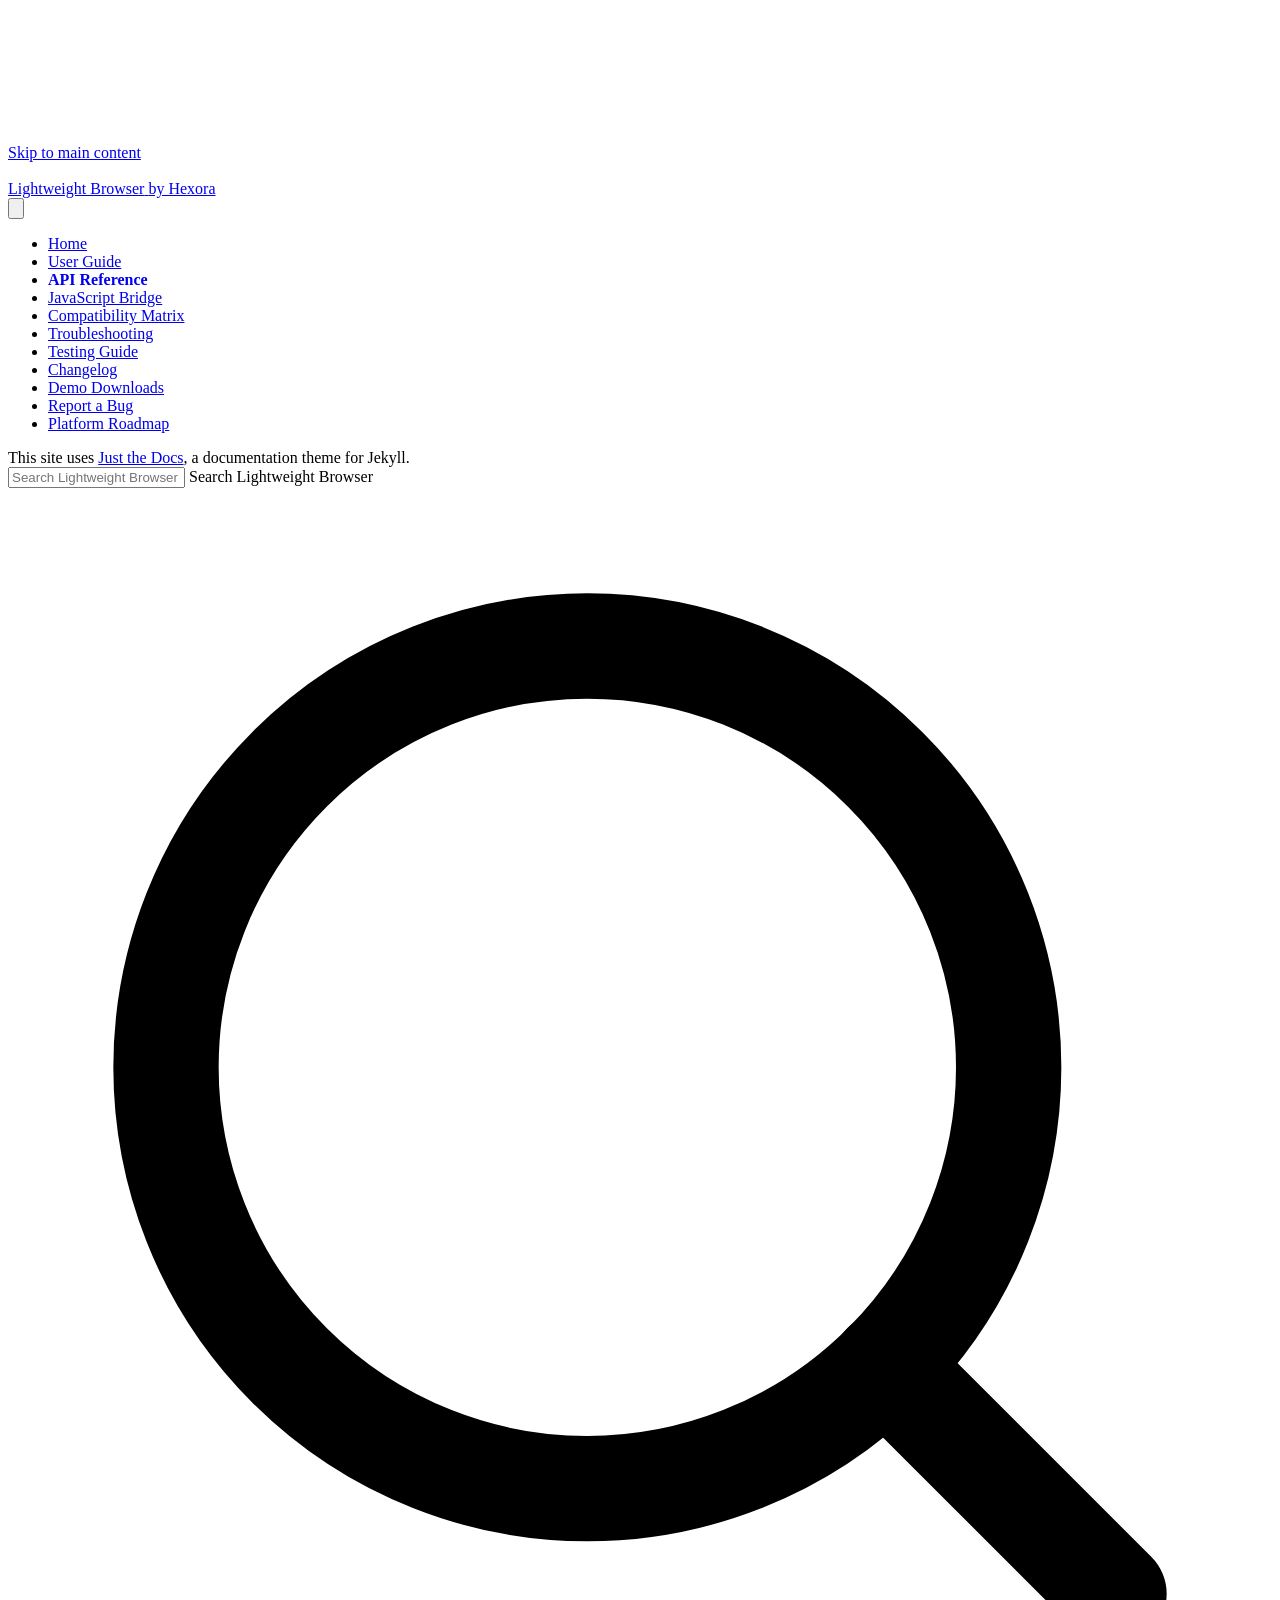
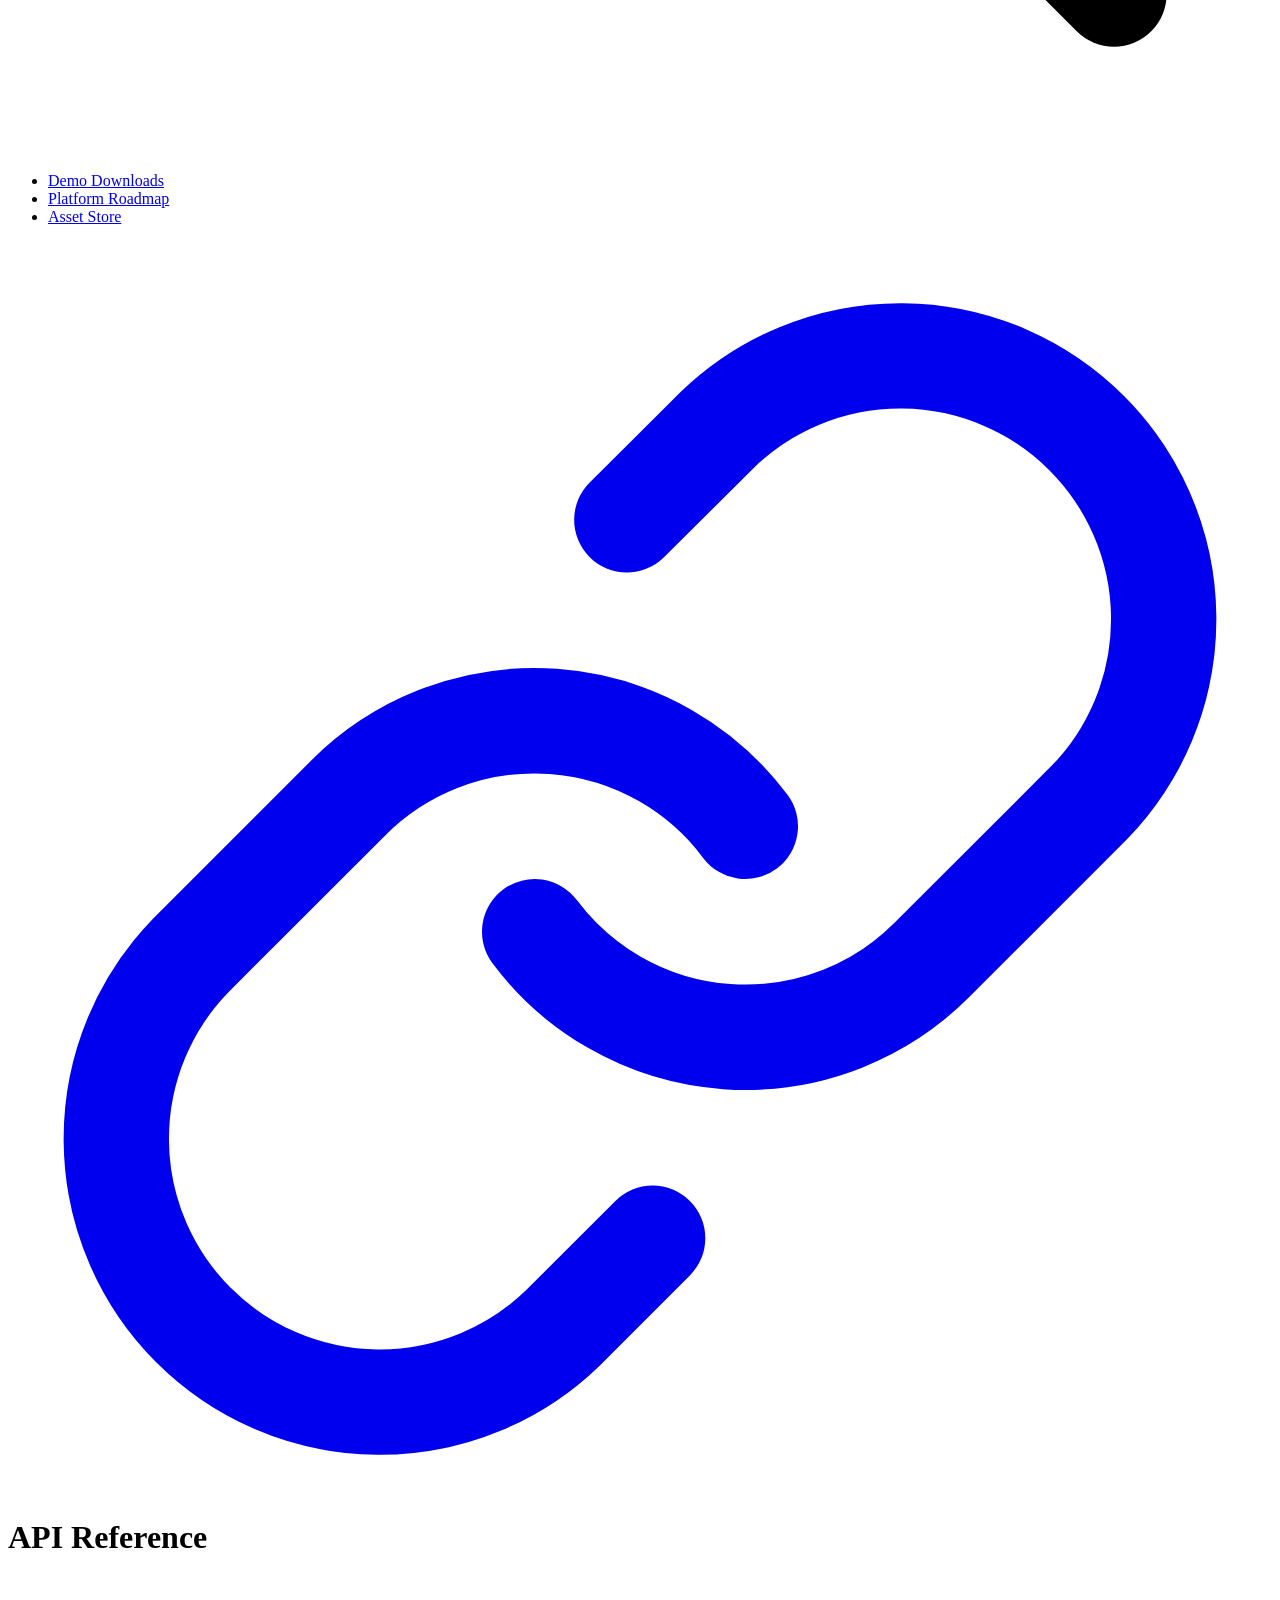
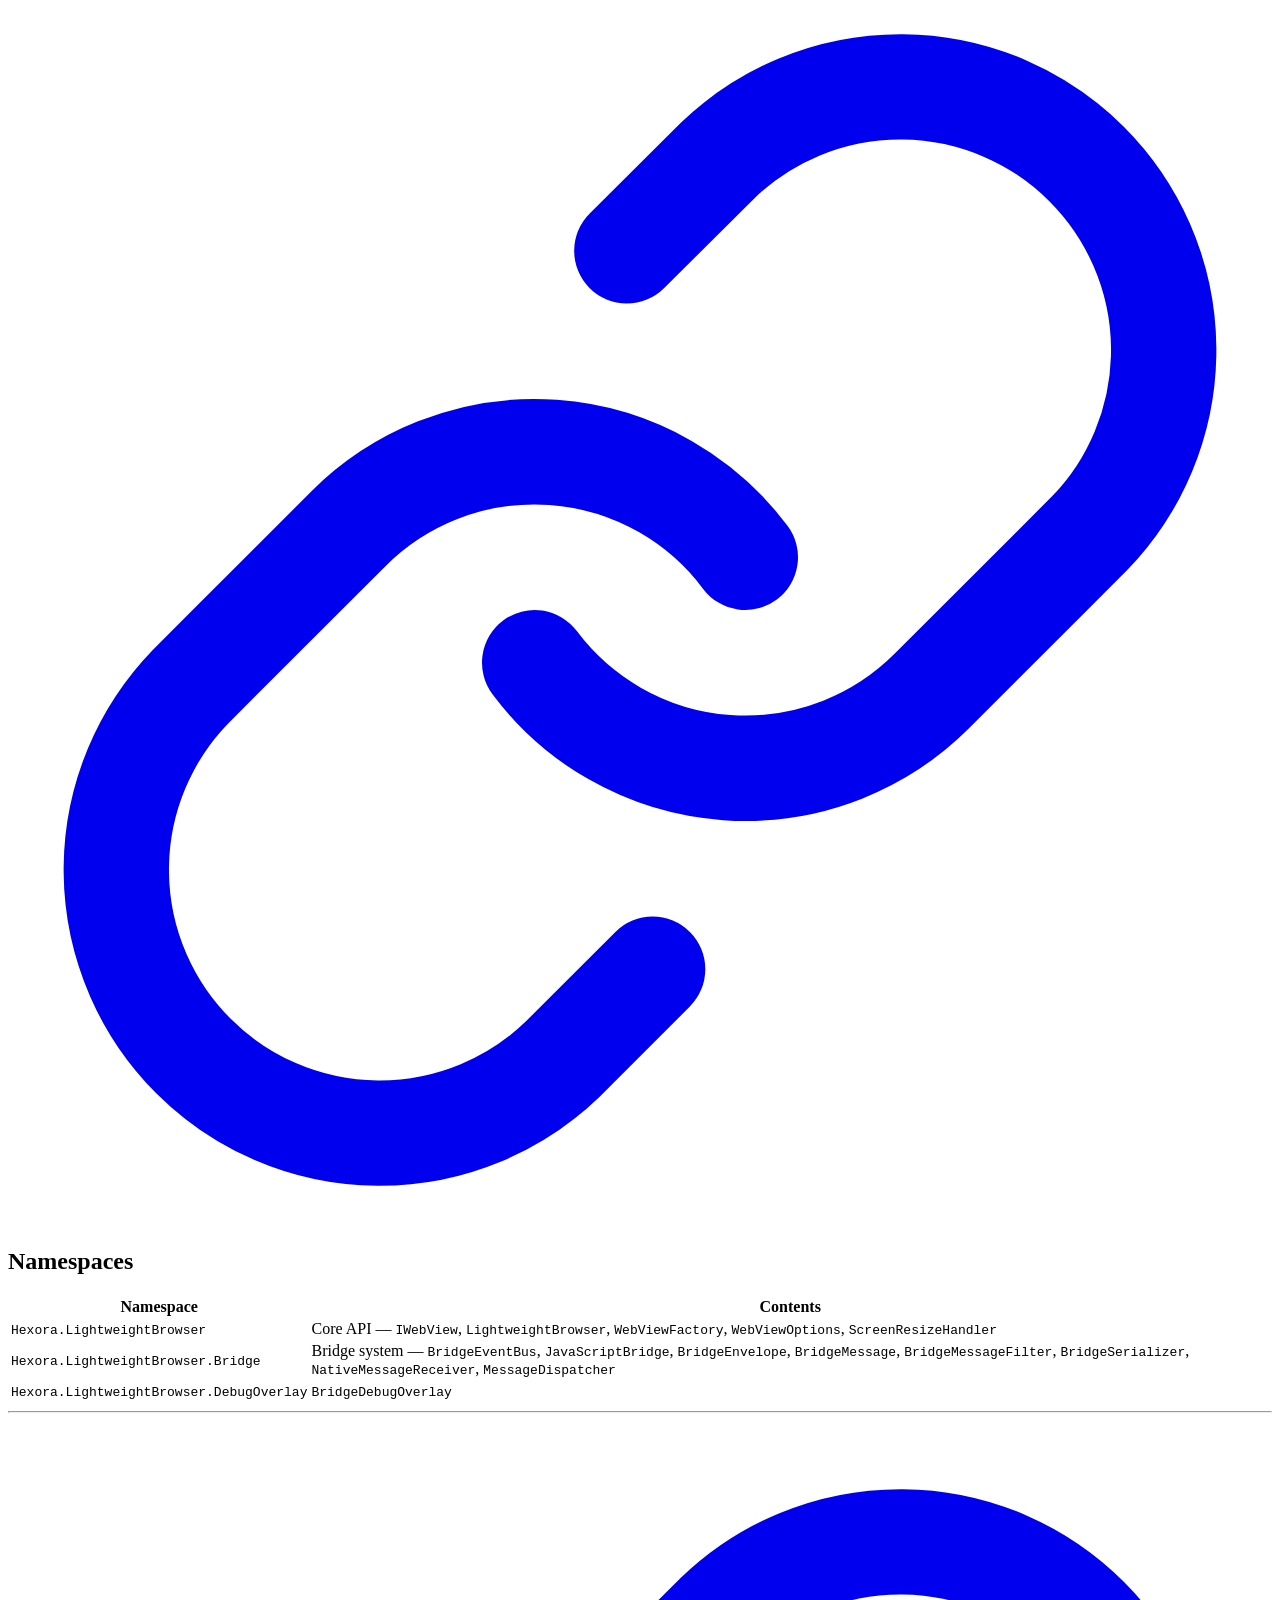
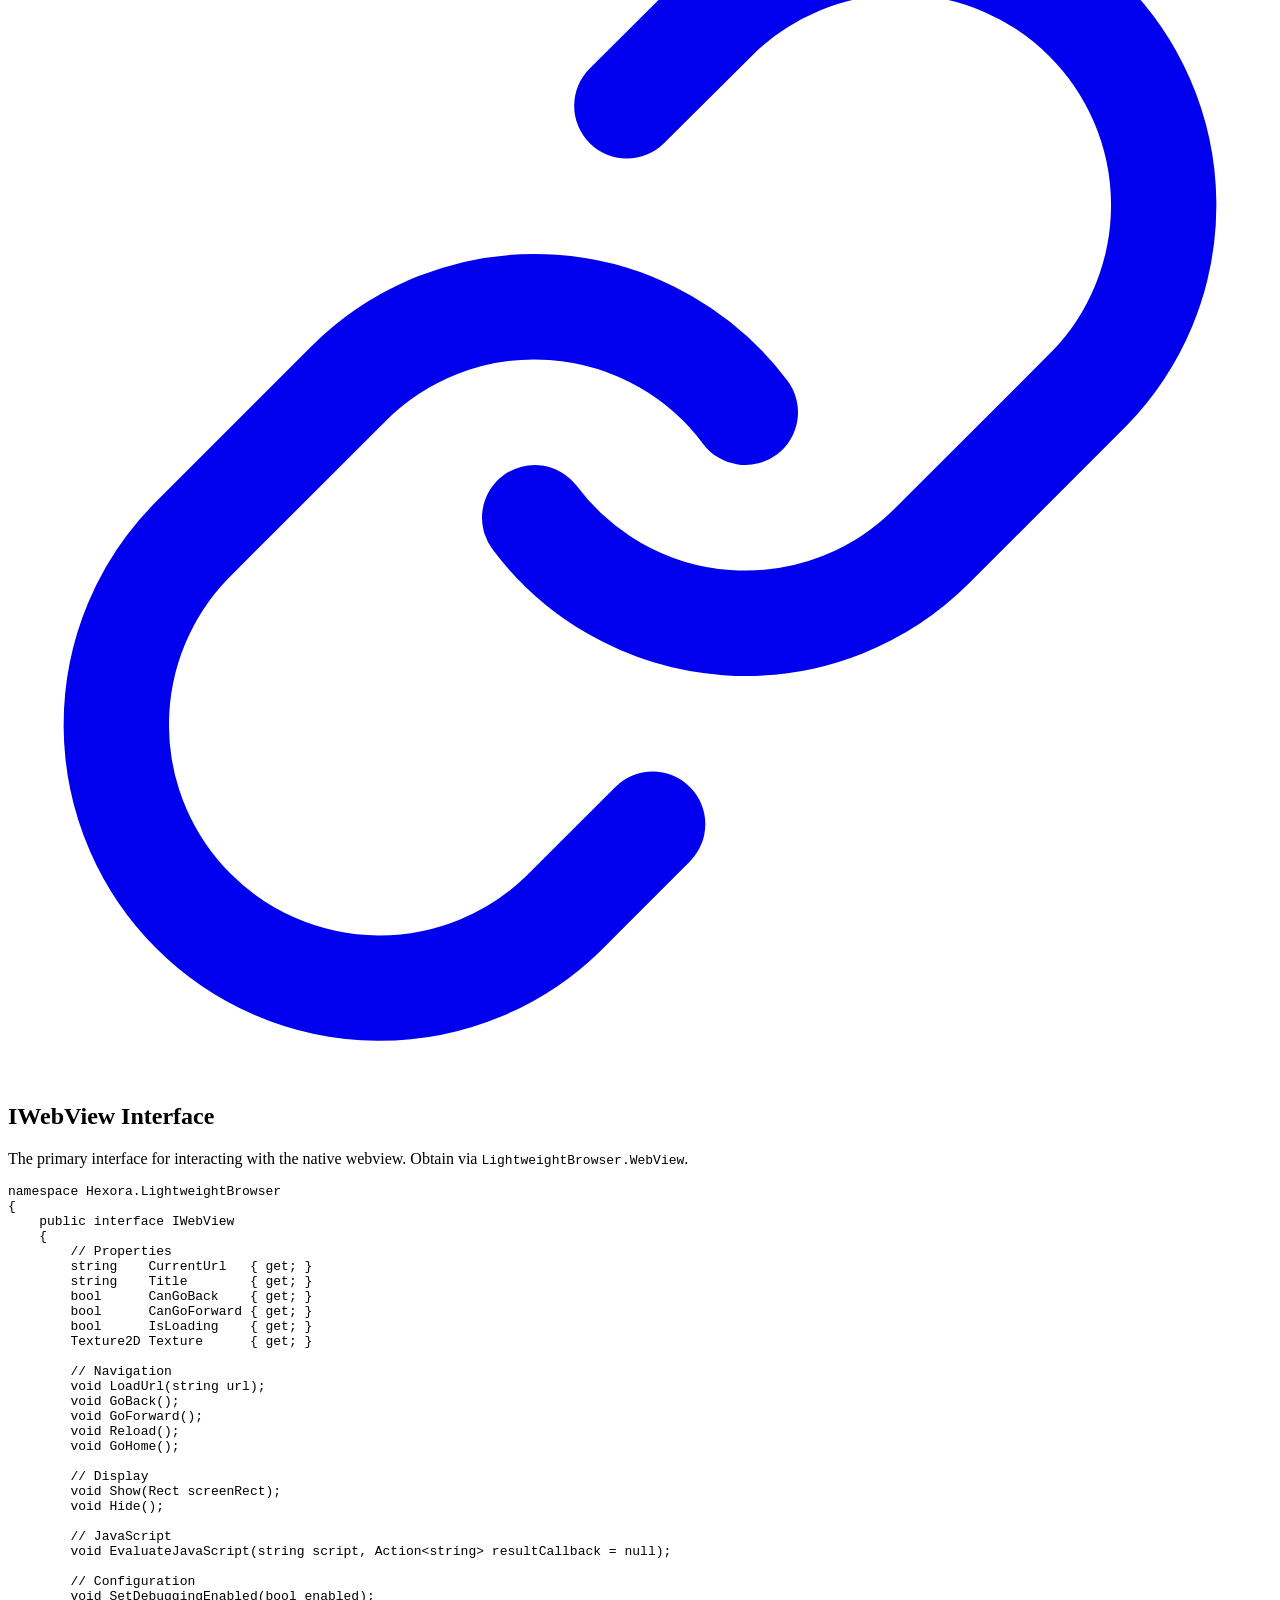
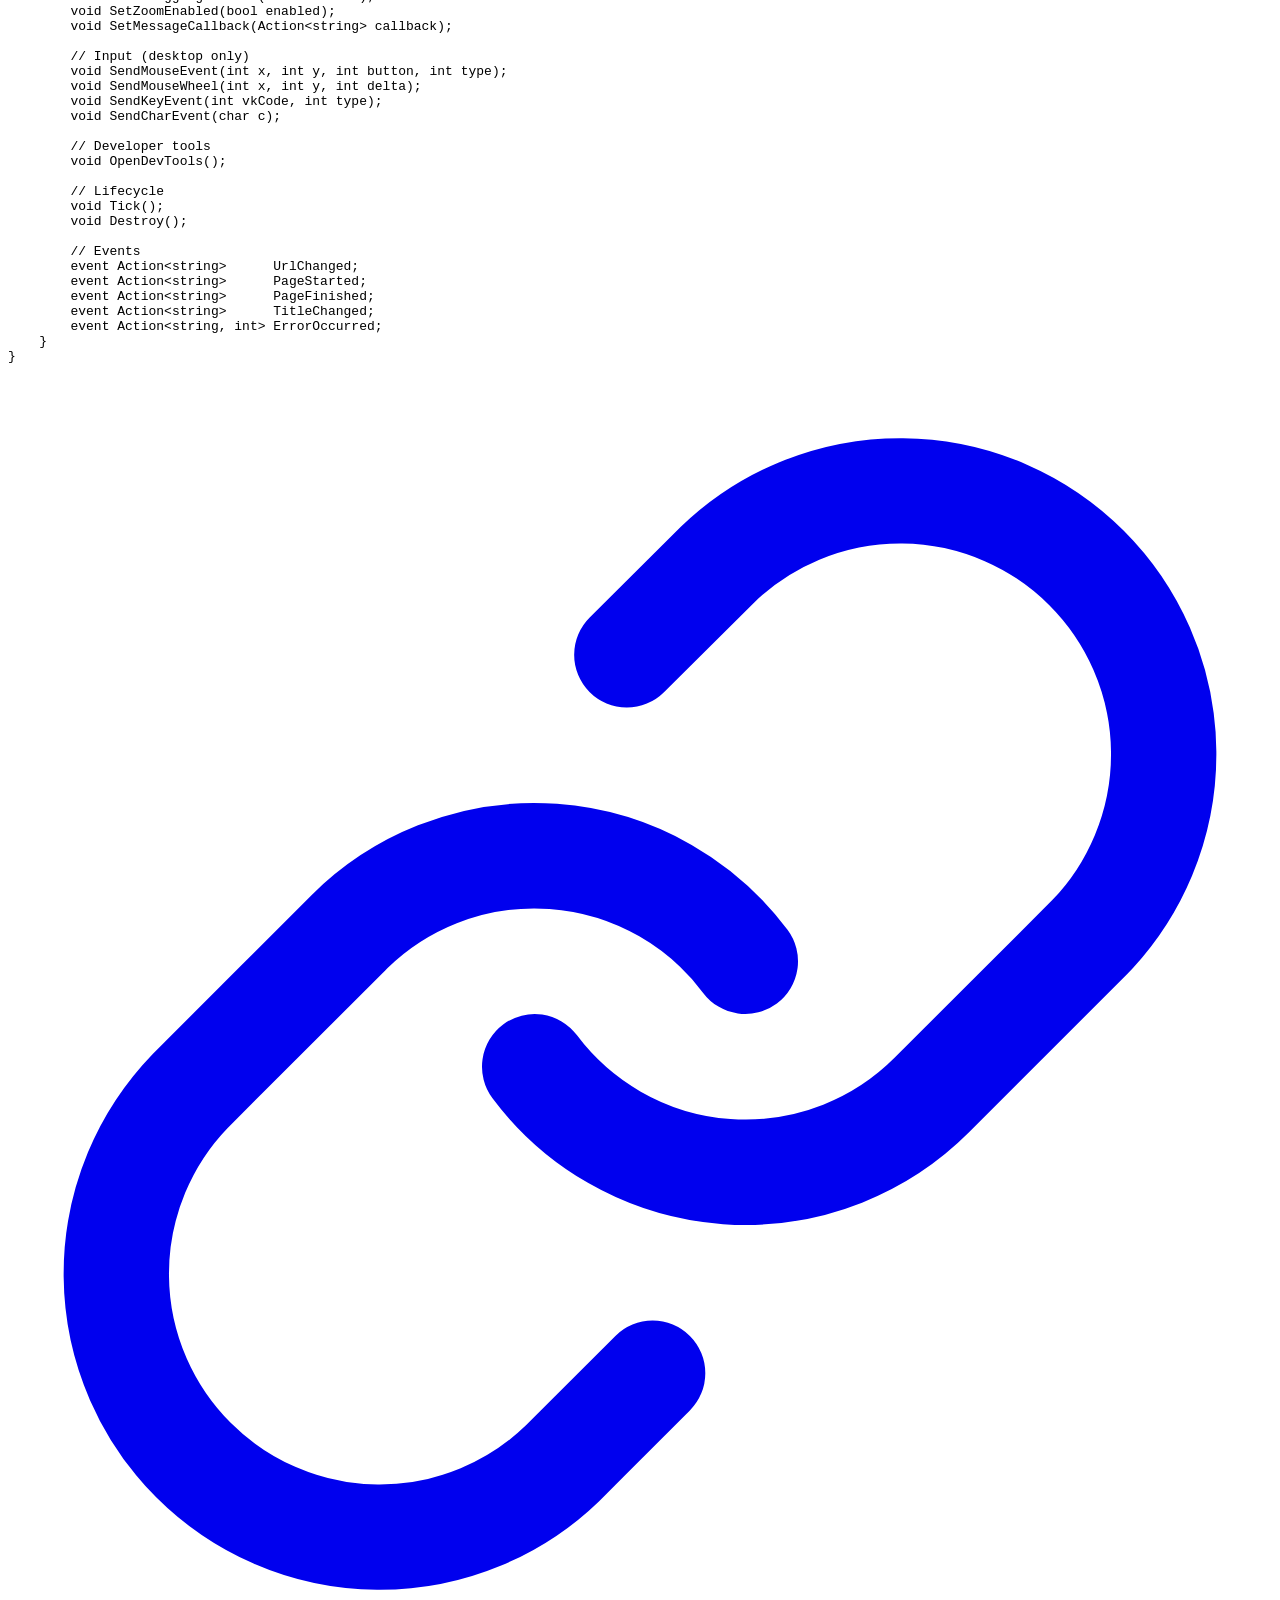
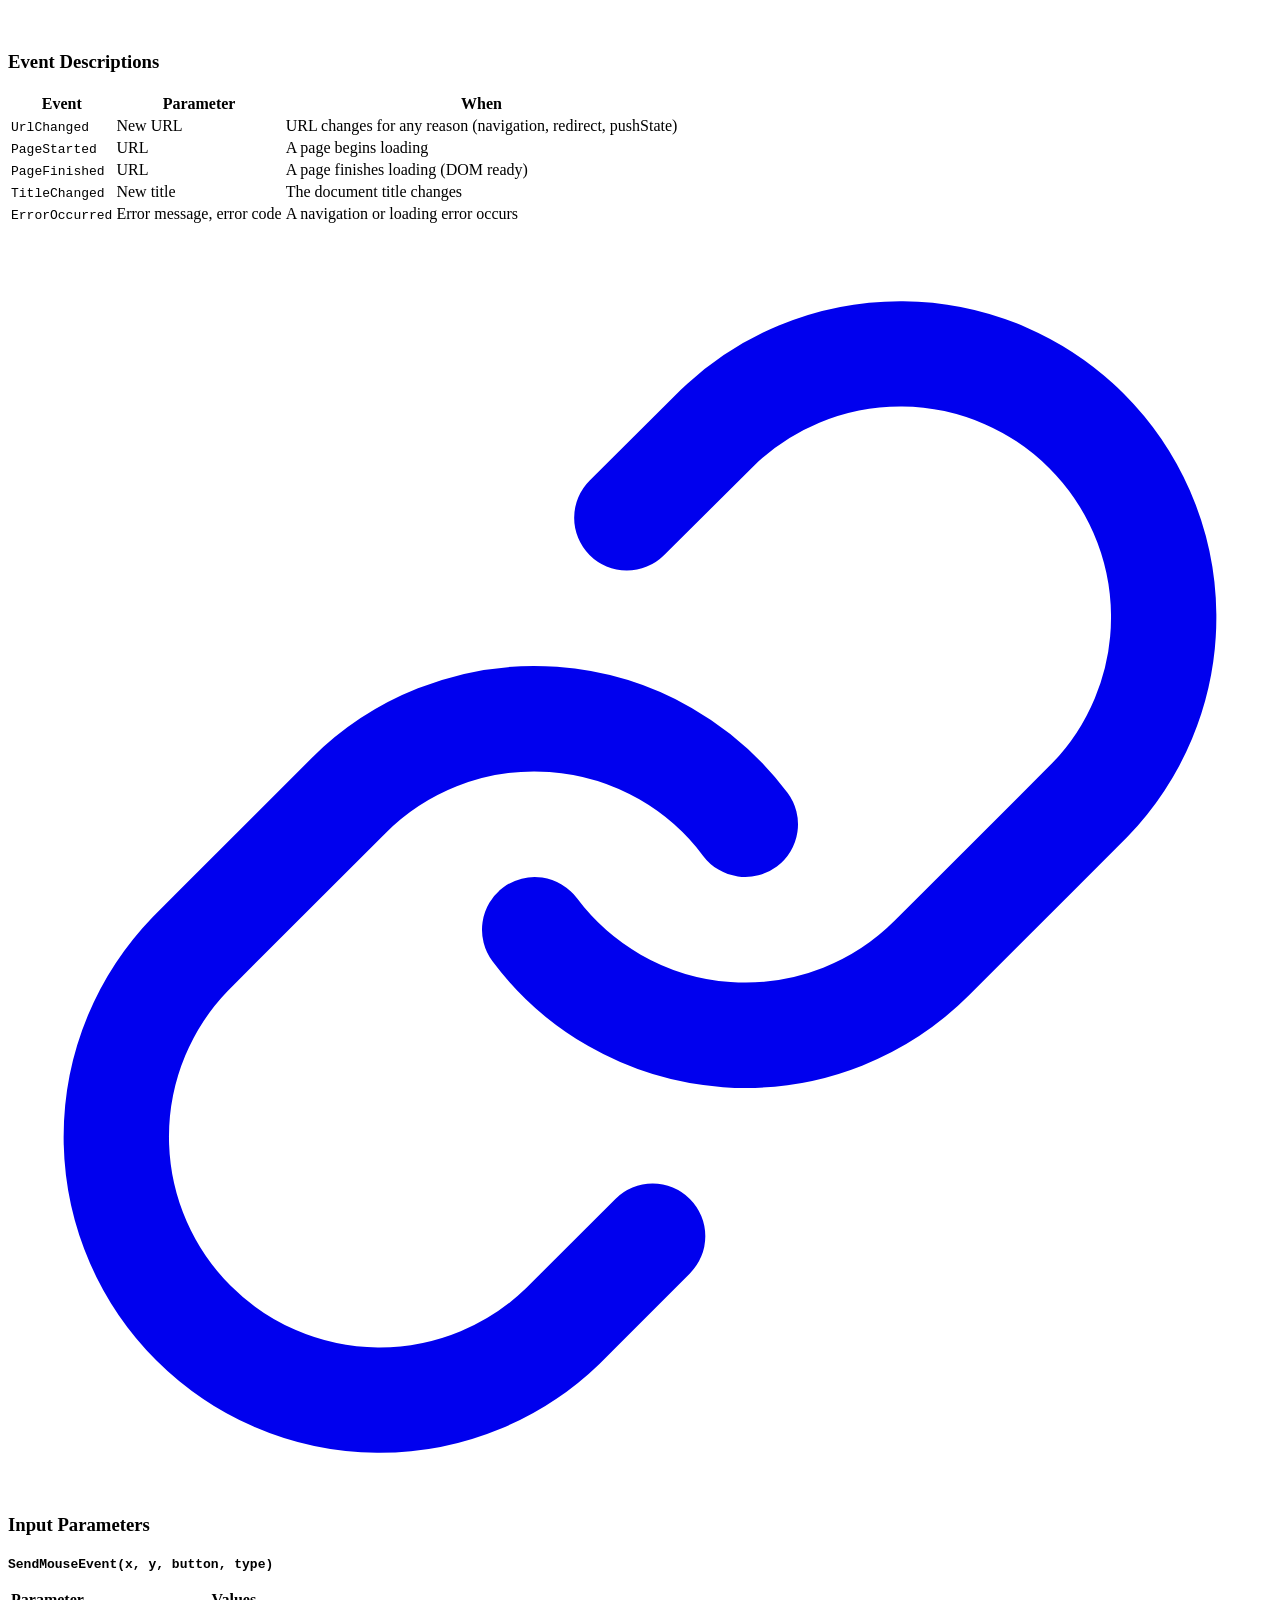
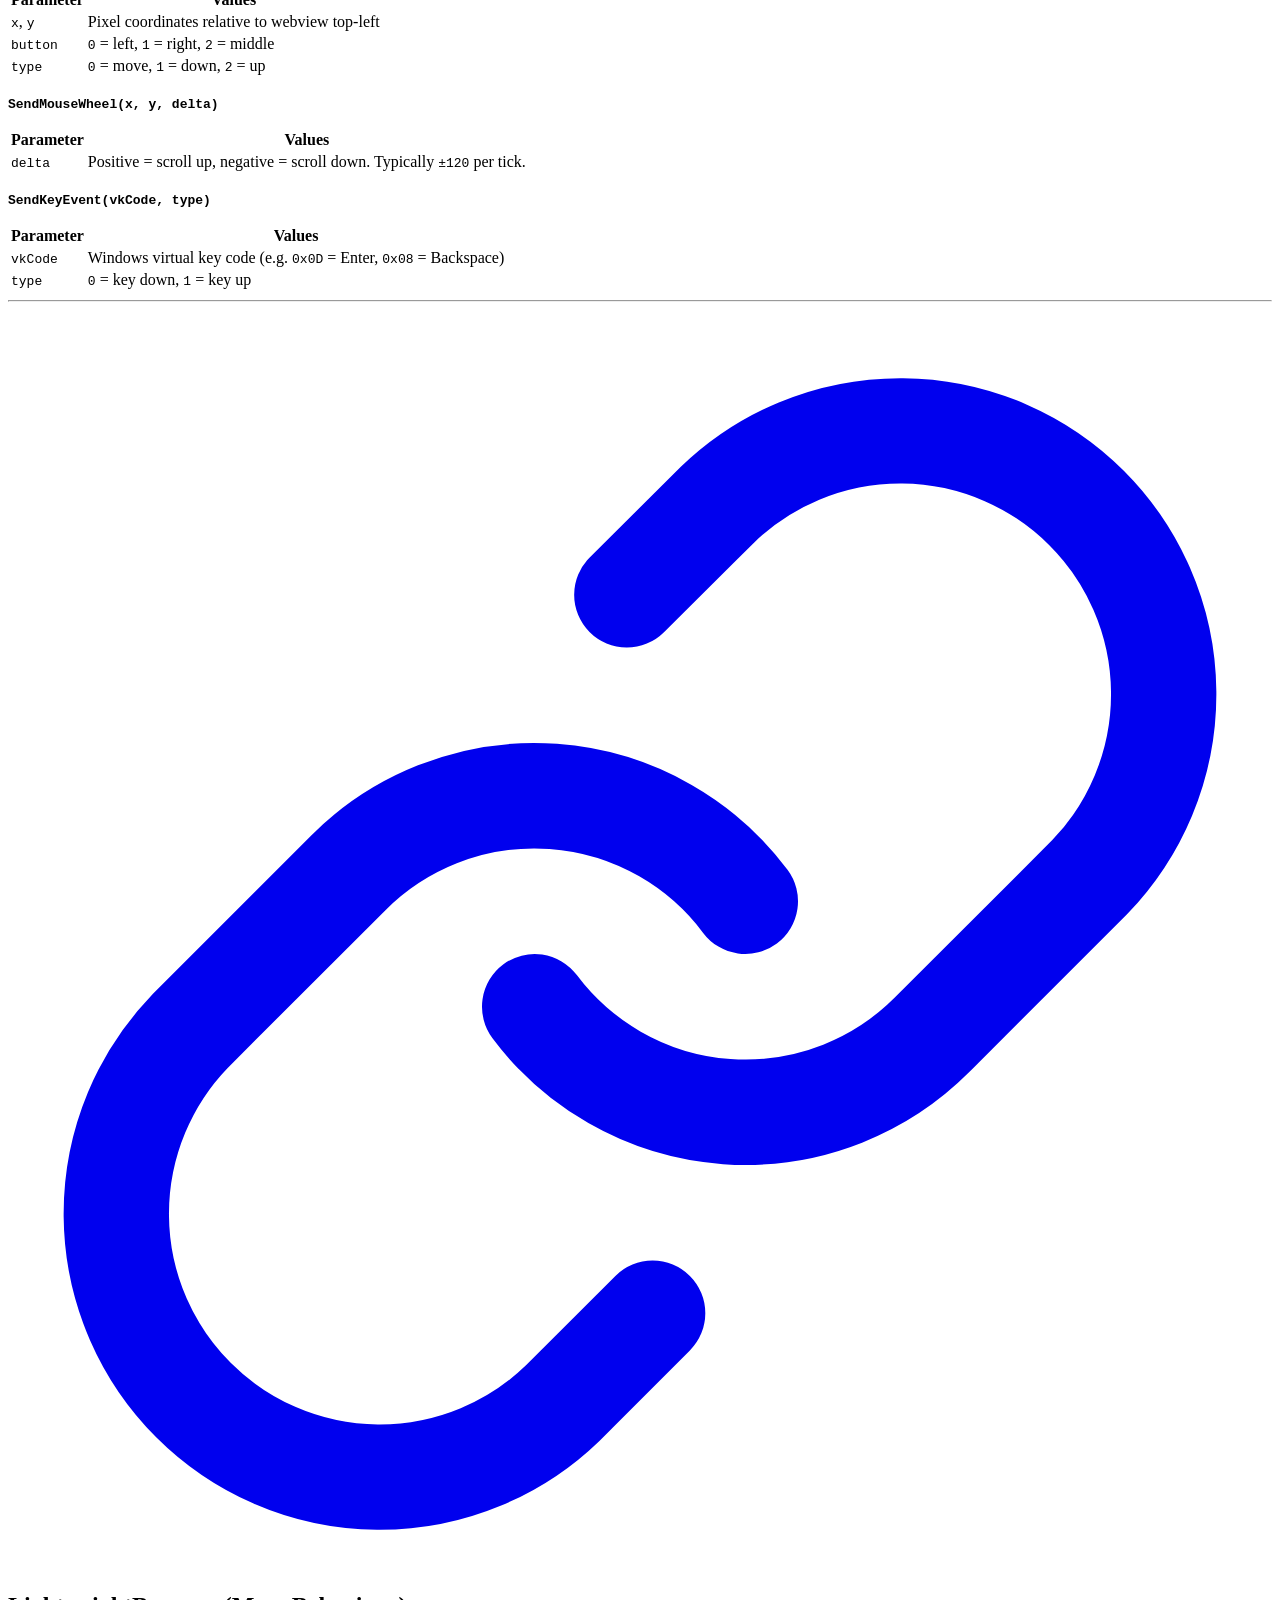
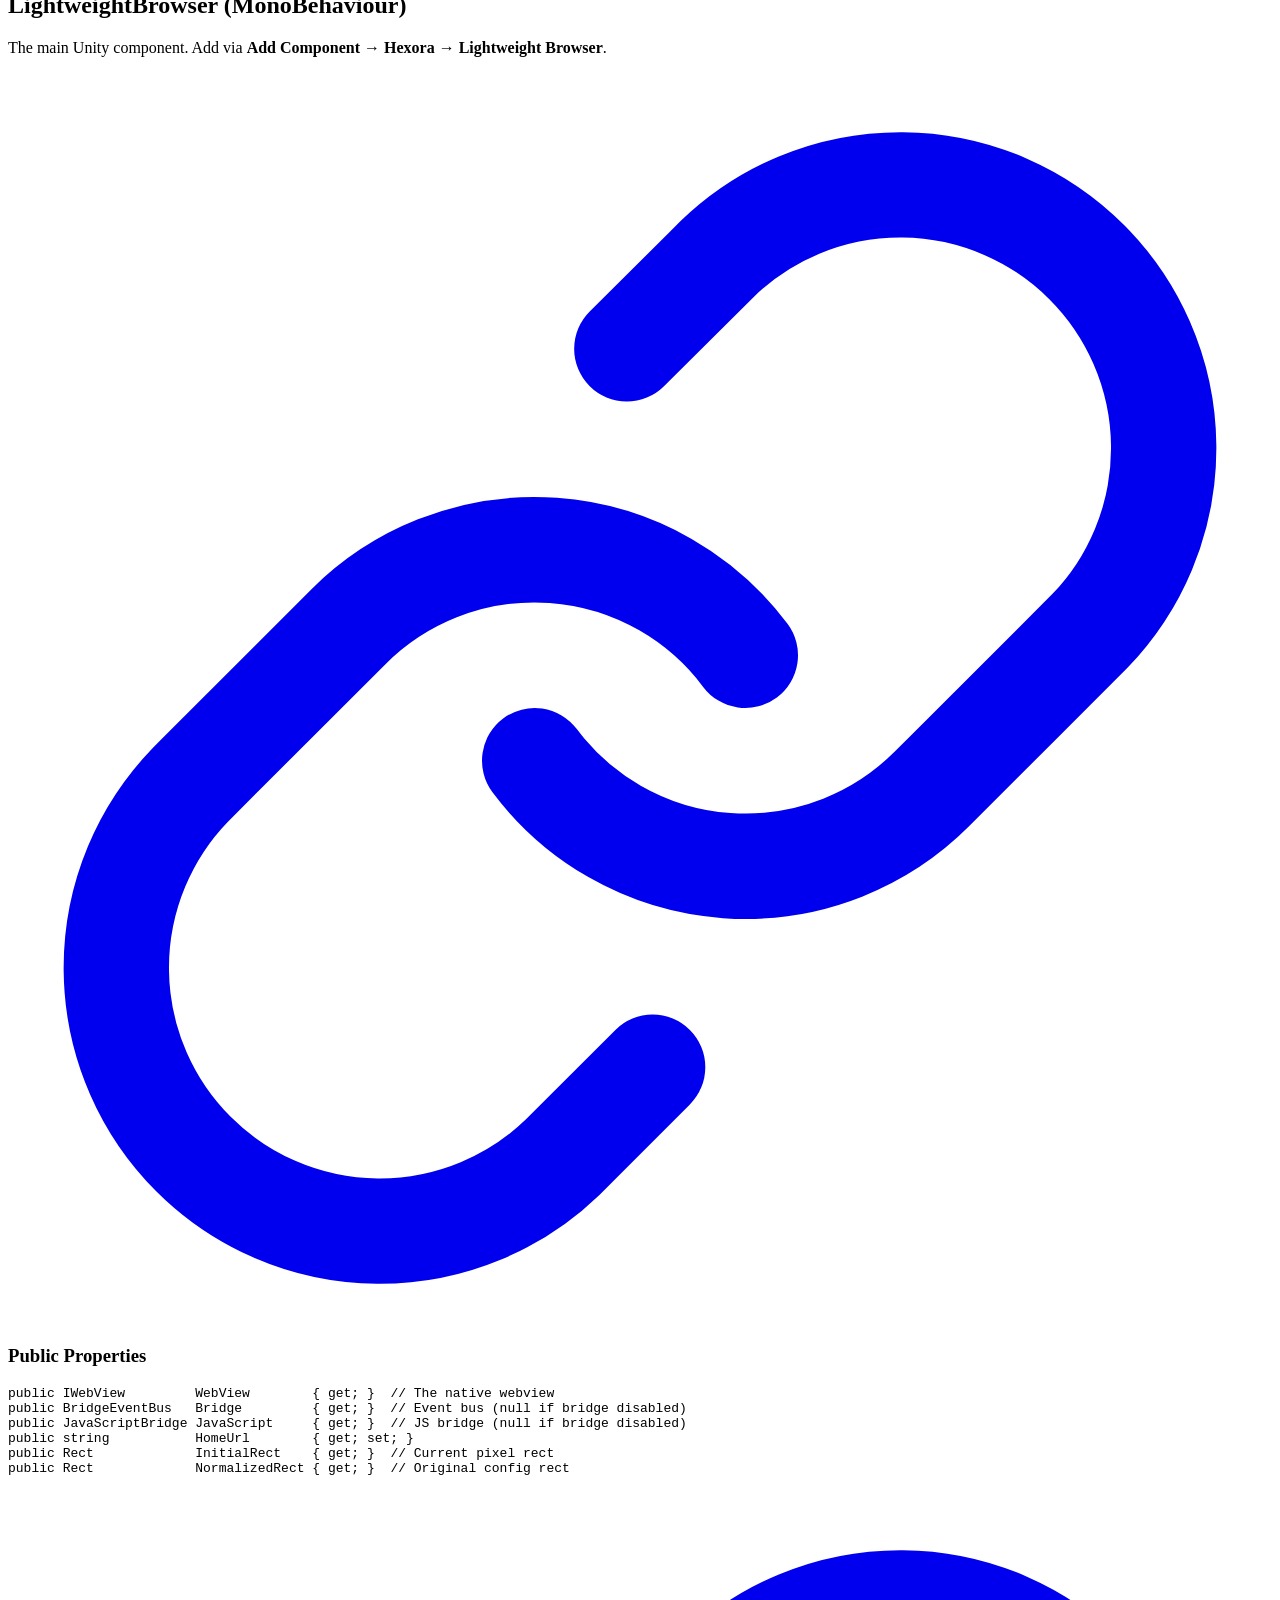
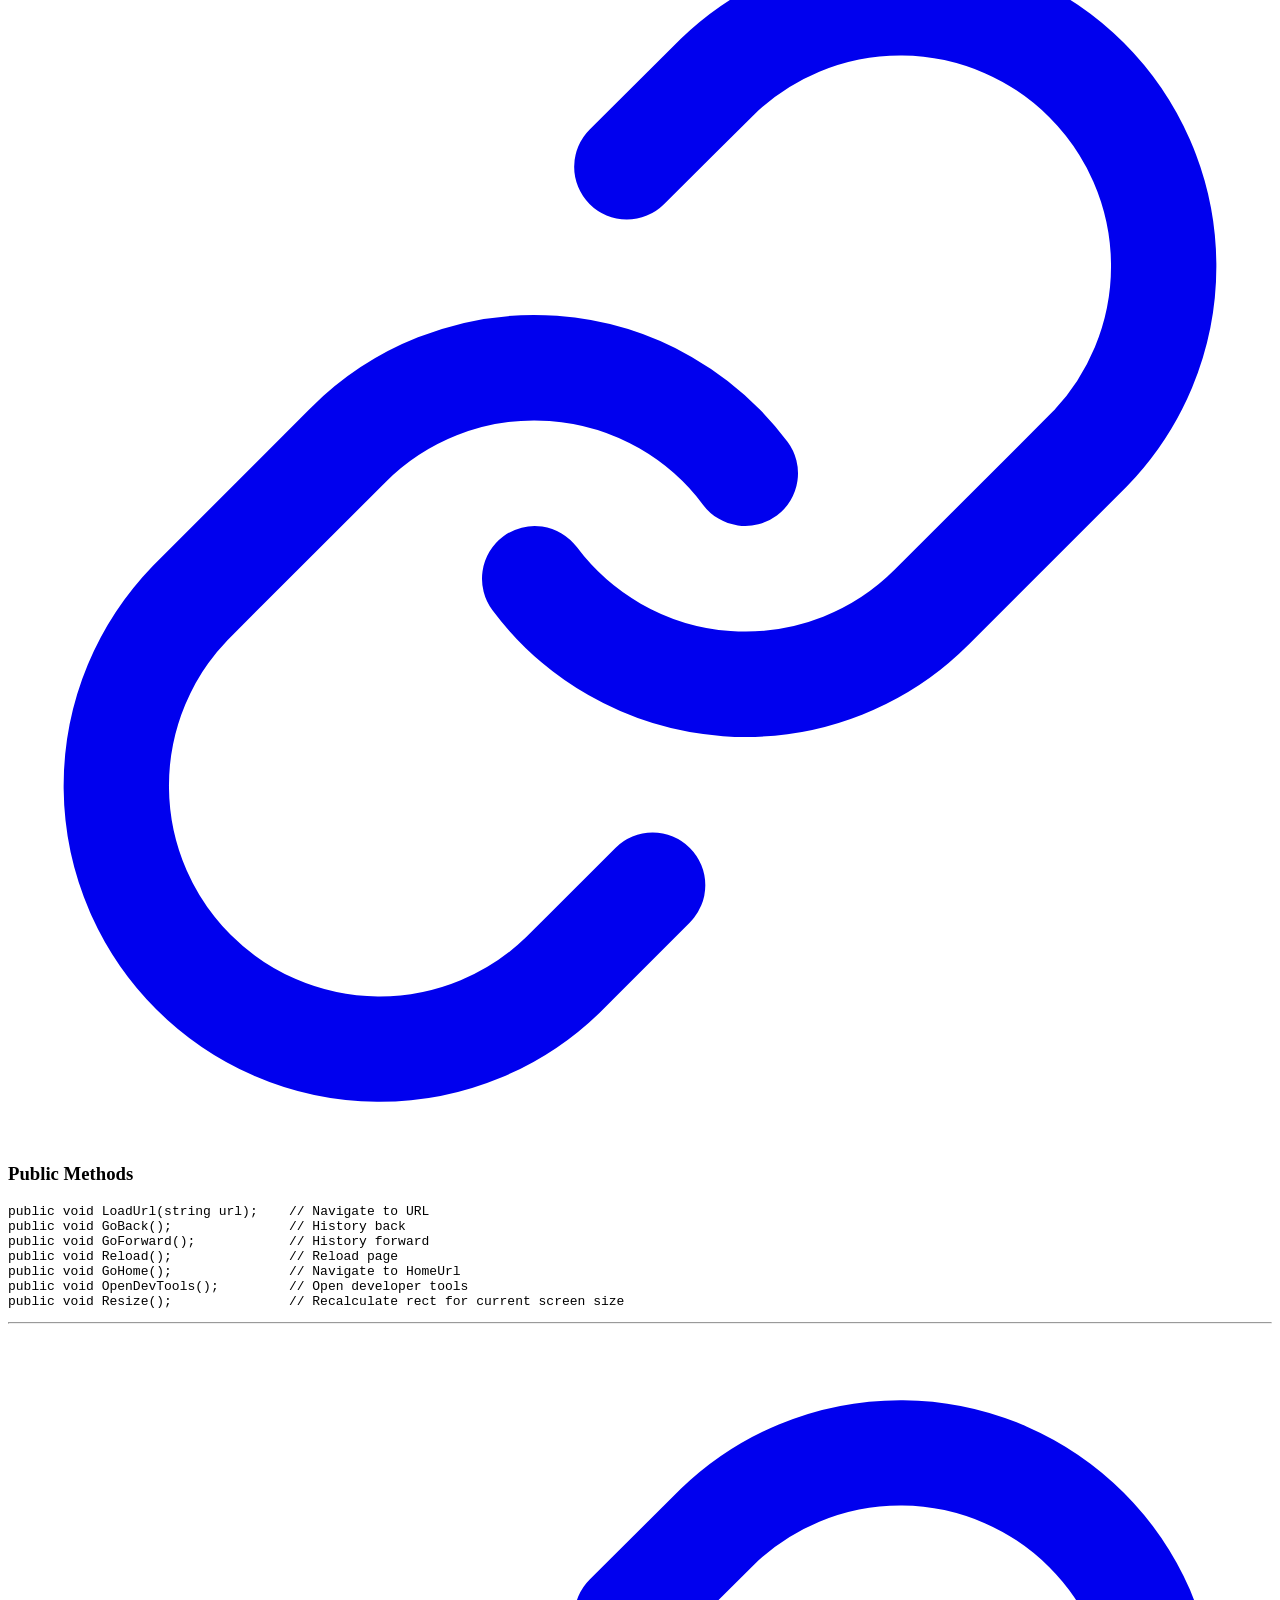
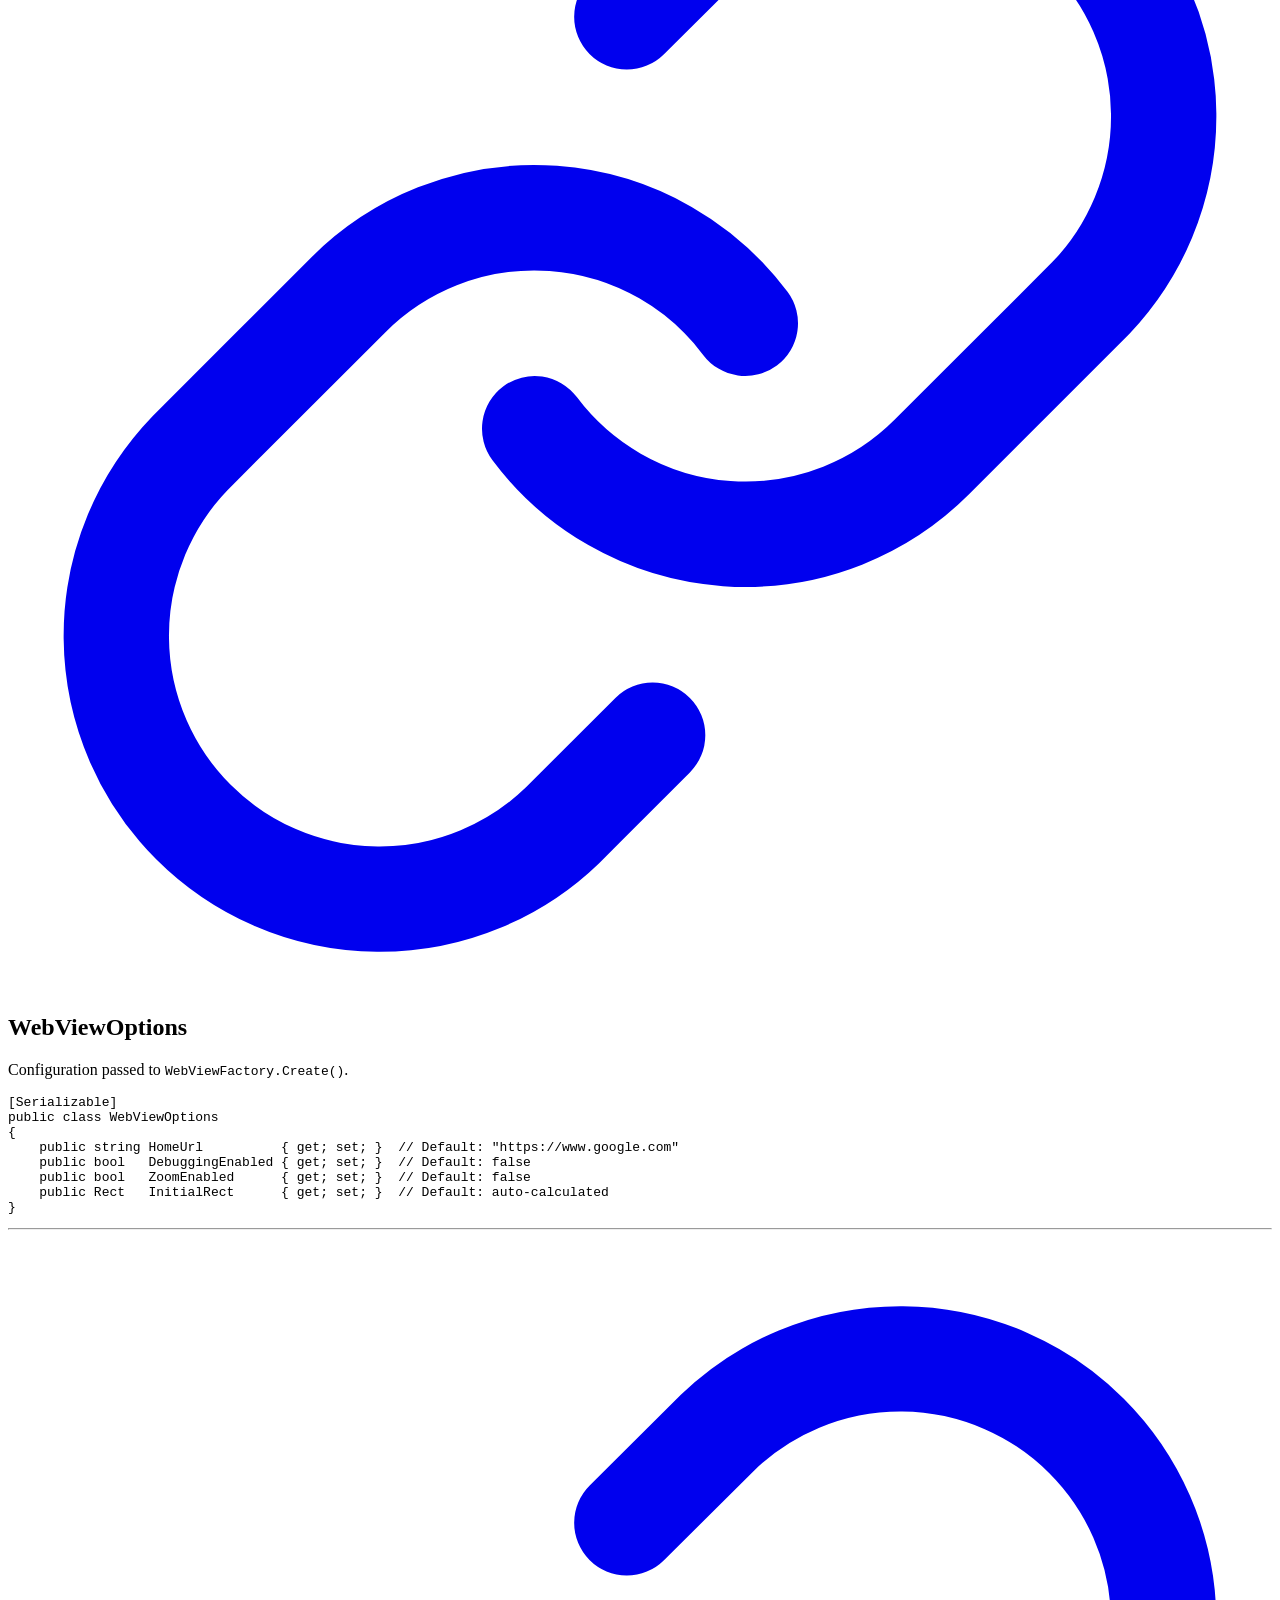
==== api-reference/index.html @ d7ca8979 "docs: deploy from lightweight-browser@e0da4d9b539a3f9187b1a637b978408dc18a8b4d Hexora-Company/lightw" ====
<!DOCTYPE html> <html lang="en-US"> <head> <meta charset="UTF-8"> <meta http-equiv="X-UA-Compatible" content="IE=Edge"> <link rel="stylesheet" href="/lightweight-browser-support/assets/css/just-the-docs-default.css"> <link rel="stylesheet" href="/lightweight-browser-support/assets/css/just-the-docs-head-nav.css" id="jtd-head-nav-stylesheet"> <style id="jtd-nav-activation"> .site-nav > ul.nav-list:first-child > li:not(:nth-child(3)) > a, .site-nav > ul.nav-list:first-child > li > ul > li a { background-image: none; } .site-nav > ul.nav-list:not(:first-child) a, .site-nav li.external a { background-image: none; } .site-nav > ul.nav-list:first-child > li:nth-child(3) > a { font-weight: 600; text-decoration: none; }.site-nav > ul.nav-list:first-child > li:nth-child(3) > button svg { transform: rotate(-90deg); }.site-nav > ul.nav-list:first-child > li.nav-list-item:nth-child(3) > ul.nav-list { display: block; } </style> <script src="/lightweight-browser-support/assets/js/vendor/lunr.min.js"></script> <script src="/lightweight-browser-support/assets/js/just-the-docs.js"></script> <meta name="viewport" content="width=device-width, initial-scale=1"> <!-- Begin Jekyll SEO tag v2.8.0 --> <title>API Reference | Lightweight Browser</title> <meta name="generator" content="Jekyll v4.4.1" /> <meta property="og:title" content="API Reference" /> <meta property="og:locale" content="en_US" /> <meta name="description" content="A lightweight multi-platform native webview plugin for Unity" /> <meta property="og:description" content="A lightweight multi-platform native webview plugin for Unity" /> <link rel="canonical" href="https://hexora-company.github.io/lightweight-browser-support/api-reference/" /> <meta property="og:url" content="https://hexora-company.github.io/lightweight-browser-support/api-reference/" /> <meta property="og:site_name" content="Lightweight Browser" /> <meta property="og:type" content="website" /> <meta name="twitter:card" content="summary" /> <meta property="twitter:title" content="API Reference" /> <script type="application/ld+json"> {"@context":"https://schema.org","@type":"WebPage","description":"A lightweight multi-platform native webview plugin for Unity","headline":"API Reference","publisher":{"@type":"Organization","logo":{"@type":"ImageObject","url":"https://hexora-company.github.io/lightweight-browser-support/assets/images/lwb-logo.png"}},"url":"https://hexora-company.github.io/lightweight-browser-support/api-reference/"}</script> <!-- End Jekyll SEO tag --> </head> <body> <a class="skip-to-main" href="#main-content">Skip to main content</a> <svg xmlns="http://www.w3.org/2000/svg" class="d-none"> <symbol id="svg-link" viewBox="0 0 24 24"> <title>Link</title> <svg xmlns="http://www.w3.org/2000/svg" width="24" height="24" viewBox="0 0 24 24" fill="none" stroke="currentColor" stroke-width="2" stroke-linecap="round" stroke-linejoin="round" class="feather feather-link"> <path d="M10 13a5 5 0 0 0 7.54.54l3-3a5 5 0 0 0-7.07-7.07l-1.72 1.71"></path><path d="M14 11a5 5 0 0 0-7.54-.54l-3 3a5 5 0 0 0 7.07 7.07l1.71-1.71"></path> </svg> </symbol> <symbol id="svg-menu" viewBox="0 0 24 24"> <title>Menu</title> <svg xmlns="http://www.w3.org/2000/svg" width="24" height="24" viewBox="0 0 24 24" fill="none" stroke="currentColor" stroke-width="2" stroke-linecap="round" stroke-linejoin="round" class="feather feather-menu"> <line x1="3" y1="12" x2="21" y2="12"></line><line x1="3" y1="6" x2="21" y2="6"></line><line x1="3" y1="18" x2="21" y2="18"></line> </svg> </symbol> <symbol id="svg-arrow-right" viewBox="0 0 24 24"> <title>Expand</title> <svg xmlns="http://www.w3.org/2000/svg" width="24" height="24" viewBox="0 0 24 24" fill="none" stroke="currentColor" stroke-width="2" stroke-linecap="round" stroke-linejoin="round" class="feather feather-chevron-right"> <polyline points="9 18 15 12 9 6"></polyline> </svg> </symbol> <!-- Feather. MIT License: https://github.com/feathericons/feather/blob/master/LICENSE --> <symbol id="svg-external-link" width="24" height="24" viewBox="0 0 24 24" fill="none" stroke="currentColor" stroke-width="2" stroke-linecap="round" stroke-linejoin="round" class="feather feather-external-link"> <title id="svg-external-link-title">(external link)</title> <path d="M18 13v6a2 2 0 0 1-2 2H5a2 2 0 0 1-2-2V8a2 2 0 0 1 2-2h6"></path><polyline points="15 3 21 3 21 9"></polyline><line x1="10" y1="14" x2="21" y2="3"></line> </symbol> <symbol id="svg-doc" viewBox="0 0 24 24"> <title>Document</title> <svg xmlns="http://www.w3.org/2000/svg" width="24" height="24" viewBox="0 0 24 24" fill="none" stroke="currentColor" stroke-width="2" stroke-linecap="round" stroke-linejoin="round" class="feather feather-file"> <path d="M13 2H6a2 2 0 0 0-2 2v16a2 2 0 0 0 2 2h12a2 2 0 0 0 2-2V9z"></path><polyline points="13 2 13 9 20 9"></polyline> </svg> </symbol> <symbol id="svg-search" viewBox="0 0 24 24"> <title>Search</title> <svg xmlns="http://www.w3.org/2000/svg" width="24" height="24" viewBox="0 0 24 24" fill="none" stroke="currentColor" stroke-width="2" stroke-linecap="round" stroke-linejoin="round" class="feather feather-search"> <circle cx="11" cy="11" r="8"></circle><line x1="21" y1="21" x2="16.65" y2="16.65"></line> </svg> </symbol> <!-- Bootstrap Icons. MIT License: https://github.com/twbs/icons/blob/main/LICENSE.md --> <symbol id="svg-copy" viewBox="0 0 16 16"> <title>Copy</title> <svg xmlns="http://www.w3.org/2000/svg" width="16" height="16" fill="currentColor" class="bi bi-clipboard" viewBox="0 0 16 16"> <path d="M4 1.5H3a2 2 0 0 0-2 2V14a2 2 0 0 0 2 2h10a2 2 0 0 0 2-2V3.5a2 2 0 0 0-2-2h-1v1h1a1 1 0 0 1 1 1V14a1 1 0 0 1-1 1H3a1 1 0 0 1-1-1V3.5a1 1 0 0 1 1-1h1v-1z"/> <path d="M9.5 1a.5.5 0 0 1 .5.5v1a.5.5 0 0 1-.5.5h-3a.5.5 0 0 1-.5-.5v-1a.5.5 0 0 1 .5-.5h3zm-3-1A1.5 1.5 0 0 0 5 1.5v1A1.5 1.5 0 0 0 6.5 4h3A1.5 1.5 0 0 0 11 2.5v-1A1.5 1.5 0 0 0 9.5 0h-3z"/> </svg> </symbol> <symbol id="svg-copied" viewBox="0 0 16 16"> <title>Copied</title> <svg xmlns="http://www.w3.org/2000/svg" width="16" height="16" fill="currentColor" class="bi bi-clipboard-check-fill" viewBox="0 0 16 16"> <path d="M6.5 0A1.5 1.5 0 0 0 5 1.5v1A1.5 1.5 0 0 0 6.5 4h3A1.5 1.5 0 0 0 11 2.5v-1A1.5 1.5 0 0 0 9.5 0h-3Zm3 1a.5.5 0 0 1 .5.5v1a.5.5 0 0 1-.5.5h-3a.5.5 0 0 1-.5-.5v-1a.5.5 0 0 1 .5-.5h3Z"/> <path d="M4 1.5H3a2 2 0 0 0-2 2V14a2 2 0 0 0 2 2h10a2 2 0 0 0 2-2V3.5a2 2 0 0 0-2-2h-1v1A2.5 2.5 0 0 1 9.5 5h-3A2.5 2.5 0 0 1 4 2.5v-1Zm6.854 7.354-3 3a.5.5 0 0 1-.708 0l-1.5-1.5a.5.5 0 0 1 .708-.708L7.5 10.793l2.646-2.647a.5.5 0 0 1 .708.708Z"/> </svg> </symbol> </svg> <header class="side-bar"> <div class="site-header"> <a href="/lightweight-browser-support/" class="site-title lh-tight"><div class="site-brand"> <img src="/lightweight-browser-support/assets/images/lwb-logo.png" alt="" class="site-logo-img" /> <div class="site-brand-text"> <span class="site-brand-name">Lightweight Browser</span> <span class="site-brand-tagline">by Hexora</span> </div> </div> </a> <button id="menu-button" class="site-button btn-reset" aria-label="Menu" aria-expanded="false"> <svg viewBox="0 0 24 24" class="icon" aria-hidden="true"><use xlink:href="#svg-menu"></use></svg> </button> </div> <nav aria-label="Main" id="site-nav" class="site-nav"> <ul class="nav-list"><li class="nav-list-item"><a href="/lightweight-browser-support/" class="nav-list-link">Home</a></li><li class="nav-list-item"><a href="/lightweight-browser-support/user-guide/" class="nav-list-link">User Guide</a></li><li class="nav-list-item"><a href="/lightweight-browser-support/api-reference/" class="nav-list-link">API Reference</a></li><li class="nav-list-item"><a href="/lightweight-browser-support/js-bridge-guide/" class="nav-list-link">JavaScript Bridge</a></li><li class="nav-list-item"><a href="/lightweight-browser-support/compatibility/" class="nav-list-link">Compatibility Matrix</a></li><li class="nav-list-item"><a href="/lightweight-browser-support/troubleshooting/" class="nav-list-link">Troubleshooting</a></li><li class="nav-list-item"><a href="/lightweight-browser-support/testing-guide/" class="nav-list-link">Testing Guide</a></li><li class="nav-list-item"><a href="/lightweight-browser-support/changelog/" class="nav-list-link">Changelog</a></li><li class="nav-list-item"><a href="/lightweight-browser-support/demo/" class="nav-list-link">Demo Downloads</a></li><li class="nav-list-item"><a href="/lightweight-browser-support/report-bug/" class="nav-list-link">Report a Bug</a></li><li class="nav-list-item"><a href="/lightweight-browser-support/roadmap/" class="nav-list-link">Platform Roadmap</a></li></ul> </nav> <div class="d-md-block d-none site-footer"> This site uses <a href="https://github.com/just-the-docs/just-the-docs">Just the Docs</a>, a documentation theme for Jekyll. </div> </header> <div class="main" id="top"> <div id="main-header" class="main-header"> <div class="search" role="search"> <div class="search-input-wrap"> <input type="text" id="search-input" class="search-input" tabindex="0" placeholder="Search Lightweight Browser" autocomplete="off"> <label for="search-input" class="search-label"> <span class="sr-only">Search Lightweight Browser</span> <svg viewBox="0 0 24 24" class="search-icon" aria-hidden="true"><use xlink:href="#svg-search"></use></svg> </label> </div> <div id="search-results" class="search-results"></div> </div> <nav aria-label="Auxiliary" class="aux-nav"> <ul class="aux-nav-list"> <li class="aux-nav-list-item"> <a href="https://hexora-company.github.io/lightweight-browser-support/demo/" class="site-button" target="_blank" rel="noopener noreferrer" > Demo Downloads </a> </li> <li class="aux-nav-list-item"> <a href="https://hexora-company.github.io/lightweight-browser-support/roadmap/" class="site-button" target="_blank" rel="noopener noreferrer" > Platform Roadmap </a> </li> <li class="aux-nav-list-item"> <a href="https://assetstore.unity.com/publishers/hexora" class="site-button" target="_blank" rel="noopener noreferrer" > Asset Store </a> </li> </ul> </nav> </div> <div class="main-content-wrap"> <div id="main-content" class="main-content"> <main> <h1 id="api-reference"> <a href="#api-reference" class="anchor-heading" aria-labelledby="api-reference"><svg viewBox="0 0 16 16" aria-hidden="true"><use xlink:href="#svg-link"></use></svg></a> API Reference </h1> <h2 id="namespaces"> <a href="#namespaces" class="anchor-heading" aria-labelledby="namespaces"><svg viewBox="0 0 16 16" aria-hidden="true"><use xlink:href="#svg-link"></use></svg></a> Namespaces </h2> <div class="table-wrapper"><table> <thead> <tr> <th>Namespace</th> <th>Contents</th> </tr> </thead> <tbody> <tr> <td><code class="language-plaintext highlighter-rouge">Hexora.LightweightBrowser</code></td> <td>Core API — <code class="language-plaintext highlighter-rouge">IWebView</code>, <code class="language-plaintext highlighter-rouge">LightweightBrowser</code>, <code class="language-plaintext highlighter-rouge">WebViewFactory</code>, <code class="language-plaintext highlighter-rouge">WebViewOptions</code>, <code class="language-plaintext highlighter-rouge">ScreenResizeHandler</code></td> </tr> <tr> <td><code class="language-plaintext highlighter-rouge">Hexora.LightweightBrowser.Bridge</code></td> <td>Bridge system — <code class="language-plaintext highlighter-rouge">BridgeEventBus</code>, <code class="language-plaintext highlighter-rouge">JavaScriptBridge</code>, <code class="language-plaintext highlighter-rouge">BridgeEnvelope</code>, <code class="language-plaintext highlighter-rouge">BridgeMessage</code>, <code class="language-plaintext highlighter-rouge">BridgeMessageFilter</code>, <code class="language-plaintext highlighter-rouge">BridgeSerializer</code>, <code class="language-plaintext highlighter-rouge">NativeMessageReceiver</code>, <code class="language-plaintext highlighter-rouge">MessageDispatcher</code></td> </tr> <tr> <td><code class="language-plaintext highlighter-rouge">Hexora.LightweightBrowser.DebugOverlay</code></td> <td><code class="language-plaintext highlighter-rouge">BridgeDebugOverlay</code></td> </tr> </tbody> </table></div><hr /> <h2 id="iwebview-interface"> <a href="#iwebview-interface" class="anchor-heading" aria-labelledby="iwebview-interface"><svg viewBox="0 0 16 16" aria-hidden="true"><use xlink:href="#svg-link"></use></svg></a> IWebView Interface </h2> <p>The primary interface for interacting with the native webview. Obtain via <code class="language-plaintext highlighter-rouge">LightweightBrowser.WebView</code>.</p> <div class="language-csharp highlighter-rouge"><div class="highlight"><pre class="highlight"><code><span class="k">namespace</span> <span class="nn">Hexora.LightweightBrowser</span>
<span class="p">{</span>
    <span class="k">public</span> <span class="k">interface</span> <span class="nc">IWebView</span>
    <span class="p">{</span>
        <span class="c1">// Properties</span>
        <span class="kt">string</span>    <span class="n">CurrentUrl</span>   <span class="p">{</span> <span class="k">get</span><span class="p">;</span> <span class="p">}</span>
        <span class="kt">string</span>    <span class="n">Title</span>        <span class="p">{</span> <span class="k">get</span><span class="p">;</span> <span class="p">}</span>
        <span class="kt">bool</span>      <span class="n">CanGoBack</span>    <span class="p">{</span> <span class="k">get</span><span class="p">;</span> <span class="p">}</span>
        <span class="kt">bool</span>      <span class="n">CanGoForward</span> <span class="p">{</span> <span class="k">get</span><span class="p">;</span> <span class="p">}</span>
        <span class="kt">bool</span>      <span class="n">IsLoading</span>    <span class="p">{</span> <span class="k">get</span><span class="p">;</span> <span class="p">}</span>
        <span class="n">Texture2D</span> <span class="n">Texture</span>      <span class="p">{</span> <span class="k">get</span><span class="p">;</span> <span class="p">}</span>

        <span class="c1">// Navigation</span>
        <span class="k">void</span> <span class="nf">LoadUrl</span><span class="p">(</span><span class="kt">string</span> <span class="n">url</span><span class="p">);</span>
        <span class="k">void</span> <span class="nf">GoBack</span><span class="p">();</span>
        <span class="k">void</span> <span class="nf">GoForward</span><span class="p">();</span>
        <span class="k">void</span> <span class="nf">Reload</span><span class="p">();</span>
        <span class="k">void</span> <span class="nf">GoHome</span><span class="p">();</span>

        <span class="c1">// Display</span>
        <span class="k">void</span> <span class="nf">Show</span><span class="p">(</span><span class="n">Rect</span> <span class="n">screenRect</span><span class="p">);</span>
        <span class="k">void</span> <span class="nf">Hide</span><span class="p">();</span>

        <span class="c1">// JavaScript</span>
        <span class="k">void</span> <span class="nf">EvaluateJavaScript</span><span class="p">(</span><span class="kt">string</span> <span class="n">script</span><span class="p">,</span> <span class="n">Action</span><span class="p">&lt;</span><span class="kt">string</span><span class="p">&gt;</span> <span class="n">resultCallback</span> <span class="p">=</span> <span class="k">null</span><span class="p">);</span>

        <span class="c1">// Configuration</span>
        <span class="k">void</span> <span class="nf">SetDebuggingEnabled</span><span class="p">(</span><span class="kt">bool</span> <span class="n">enabled</span><span class="p">);</span>
        <span class="k">void</span> <span class="nf">SetZoomEnabled</span><span class="p">(</span><span class="kt">bool</span> <span class="n">enabled</span><span class="p">);</span>
        <span class="k">void</span> <span class="nf">SetMessageCallback</span><span class="p">(</span><span class="n">Action</span><span class="p">&lt;</span><span class="kt">string</span><span class="p">&gt;</span> <span class="n">callback</span><span class="p">);</span>

        <span class="c1">// Input (desktop only)</span>
        <span class="k">void</span> <span class="nf">SendMouseEvent</span><span class="p">(</span><span class="kt">int</span> <span class="n">x</span><span class="p">,</span> <span class="kt">int</span> <span class="n">y</span><span class="p">,</span> <span class="kt">int</span> <span class="n">button</span><span class="p">,</span> <span class="kt">int</span> <span class="n">type</span><span class="p">);</span>
        <span class="k">void</span> <span class="nf">SendMouseWheel</span><span class="p">(</span><span class="kt">int</span> <span class="n">x</span><span class="p">,</span> <span class="kt">int</span> <span class="n">y</span><span class="p">,</span> <span class="kt">int</span> <span class="n">delta</span><span class="p">);</span>
        <span class="k">void</span> <span class="nf">SendKeyEvent</span><span class="p">(</span><span class="kt">int</span> <span class="n">vkCode</span><span class="p">,</span> <span class="kt">int</span> <span class="n">type</span><span class="p">);</span>
        <span class="k">void</span> <span class="nf">SendCharEvent</span><span class="p">(</span><span class="kt">char</span> <span class="n">c</span><span class="p">);</span>

        <span class="c1">// Developer tools</span>
        <span class="k">void</span> <span class="nf">OpenDevTools</span><span class="p">();</span>

        <span class="c1">// Lifecycle</span>
        <span class="k">void</span> <span class="nf">Tick</span><span class="p">();</span>
        <span class="k">void</span> <span class="nf">Destroy</span><span class="p">();</span>

        <span class="c1">// Events</span>
        <span class="k">event</span> <span class="n">Action</span><span class="p">&lt;</span><span class="kt">string</span><span class="p">&gt;</span>      <span class="n">UrlChanged</span><span class="p">;</span>
        <span class="k">event</span> <span class="n">Action</span><span class="p">&lt;</span><span class="kt">string</span><span class="p">&gt;</span>      <span class="n">PageStarted</span><span class="p">;</span>
        <span class="k">event</span> <span class="n">Action</span><span class="p">&lt;</span><span class="kt">string</span><span class="p">&gt;</span>      <span class="n">PageFinished</span><span class="p">;</span>
        <span class="k">event</span> <span class="n">Action</span><span class="p">&lt;</span><span class="kt">string</span><span class="p">&gt;</span>      <span class="n">TitleChanged</span><span class="p">;</span>
        <span class="k">event</span> <span class="n">Action</span><span class="p">&lt;</span><span class="kt">string</span><span class="p">,</span> <span class="kt">int</span><span class="p">&gt;</span> <span class="n">ErrorOccurred</span><span class="p">;</span>
    <span class="p">}</span>
<span class="p">}</span>
</code></pre></div></div> <h3 id="event-descriptions"> <a href="#event-descriptions" class="anchor-heading" aria-labelledby="event-descriptions"><svg viewBox="0 0 16 16" aria-hidden="true"><use xlink:href="#svg-link"></use></svg></a> Event Descriptions </h3> <div class="table-wrapper"><table> <thead> <tr> <th>Event</th> <th>Parameter</th> <th>When</th> </tr> </thead> <tbody> <tr> <td><code class="language-plaintext highlighter-rouge">UrlChanged</code></td> <td>New URL</td> <td>URL changes for any reason (navigation, redirect, pushState)</td> </tr> <tr> <td><code class="language-plaintext highlighter-rouge">PageStarted</code></td> <td>URL</td> <td>A page begins loading</td> </tr> <tr> <td><code class="language-plaintext highlighter-rouge">PageFinished</code></td> <td>URL</td> <td>A page finishes loading (DOM ready)</td> </tr> <tr> <td><code class="language-plaintext highlighter-rouge">TitleChanged</code></td> <td>New title</td> <td>The document title changes</td> </tr> <tr> <td><code class="language-plaintext highlighter-rouge">ErrorOccurred</code></td> <td>Error message, error code</td> <td>A navigation or loading error occurs</td> </tr> </tbody> </table></div> <h3 id="input-parameters"> <a href="#input-parameters" class="anchor-heading" aria-labelledby="input-parameters"><svg viewBox="0 0 16 16" aria-hidden="true"><use xlink:href="#svg-link"></use></svg></a> Input Parameters </h3> <p><strong><code class="language-plaintext highlighter-rouge">SendMouseEvent(x, y, button, type)</code></strong></p> <div class="table-wrapper"><table> <thead> <tr> <th>Parameter</th> <th>Values</th> </tr> </thead> <tbody> <tr> <td><code class="language-plaintext highlighter-rouge">x</code>, <code class="language-plaintext highlighter-rouge">y</code></td> <td>Pixel coordinates relative to webview top-left</td> </tr> <tr> <td><code class="language-plaintext highlighter-rouge">button</code></td> <td><code class="language-plaintext highlighter-rouge">0</code> = left, <code class="language-plaintext highlighter-rouge">1</code> = right, <code class="language-plaintext highlighter-rouge">2</code> = middle</td> </tr> <tr> <td><code class="language-plaintext highlighter-rouge">type</code></td> <td><code class="language-plaintext highlighter-rouge">0</code> = move, <code class="language-plaintext highlighter-rouge">1</code> = down, <code class="language-plaintext highlighter-rouge">2</code> = up</td> </tr> </tbody> </table></div> <p><strong><code class="language-plaintext highlighter-rouge">SendMouseWheel(x, y, delta)</code></strong></p> <div class="table-wrapper"><table> <thead> <tr> <th>Parameter</th> <th>Values</th> </tr> </thead> <tbody> <tr> <td><code class="language-plaintext highlighter-rouge">delta</code></td> <td>Positive = scroll up, negative = scroll down. Typically <code class="language-plaintext highlighter-rouge">±120</code> per tick.</td> </tr> </tbody> </table></div> <p><strong><code class="language-plaintext highlighter-rouge">SendKeyEvent(vkCode, type)</code></strong></p> <div class="table-wrapper"><table> <thead> <tr> <th>Parameter</th> <th>Values</th> </tr> </thead> <tbody> <tr> <td><code class="language-plaintext highlighter-rouge">vkCode</code></td> <td>Windows virtual key code (e.g. <code class="language-plaintext highlighter-rouge">0x0D</code> = Enter, <code class="language-plaintext highlighter-rouge">0x08</code> = Backspace)</td> </tr> <tr> <td><code class="language-plaintext highlighter-rouge">type</code></td> <td><code class="language-plaintext highlighter-rouge">0</code> = key down, <code class="language-plaintext highlighter-rouge">1</code> = key up</td> </tr> </tbody> </table></div><hr /> <h2 id="lightweightbrowser-monobehaviour"> <a href="#lightweightbrowser-monobehaviour" class="anchor-heading" aria-labelledby="lightweightbrowser-monobehaviour"><svg viewBox="0 0 16 16" aria-hidden="true"><use xlink:href="#svg-link"></use></svg></a> LightweightBrowser (MonoBehaviour) </h2> <p>The main Unity component. Add via <strong>Add Component → Hexora → Lightweight Browser</strong>.</p> <h3 id="public-properties"> <a href="#public-properties" class="anchor-heading" aria-labelledby="public-properties"><svg viewBox="0 0 16 16" aria-hidden="true"><use xlink:href="#svg-link"></use></svg></a> Public Properties </h3> <div class="language-csharp highlighter-rouge"><div class="highlight"><pre class="highlight"><code><span class="k">public</span> <span class="n">IWebView</span>         <span class="n">WebView</span>        <span class="p">{</span> <span class="k">get</span><span class="p">;</span> <span class="p">}</span>  <span class="c1">// The native webview</span>
<span class="k">public</span> <span class="n">BridgeEventBus</span>   <span class="n">Bridge</span>         <span class="p">{</span> <span class="k">get</span><span class="p">;</span> <span class="p">}</span>  <span class="c1">// Event bus (null if bridge disabled)</span>
<span class="k">public</span> <span class="n">JavaScriptBridge</span> <span class="n">JavaScript</span>     <span class="p">{</span> <span class="k">get</span><span class="p">;</span> <span class="p">}</span>  <span class="c1">// JS bridge (null if bridge disabled)</span>
<span class="k">public</span> <span class="kt">string</span>           <span class="n">HomeUrl</span>        <span class="p">{</span> <span class="k">get</span><span class="p">;</span> <span class="k">set</span><span class="p">;</span> <span class="p">}</span>
<span class="k">public</span> <span class="n">Rect</span>             <span class="n">InitialRect</span>    <span class="p">{</span> <span class="k">get</span><span class="p">;</span> <span class="p">}</span>  <span class="c1">// Current pixel rect</span>
<span class="k">public</span> <span class="n">Rect</span>             <span class="n">NormalizedRect</span> <span class="p">{</span> <span class="k">get</span><span class="p">;</span> <span class="p">}</span>  <span class="c1">// Original config rect</span>
</code></pre></div></div> <h3 id="public-methods"> <a href="#public-methods" class="anchor-heading" aria-labelledby="public-methods"><svg viewBox="0 0 16 16" aria-hidden="true"><use xlink:href="#svg-link"></use></svg></a> Public Methods </h3> <div class="language-csharp highlighter-rouge"><div class="highlight"><pre class="highlight"><code><span class="k">public</span> <span class="k">void</span> <span class="nf">LoadUrl</span><span class="p">(</span><span class="kt">string</span> <span class="n">url</span><span class="p">);</span>    <span class="c1">// Navigate to URL</span>
<span class="k">public</span> <span class="k">void</span> <span class="nf">GoBack</span><span class="p">();</span>               <span class="c1">// History back</span>
<span class="k">public</span> <span class="k">void</span> <span class="nf">GoForward</span><span class="p">();</span>            <span class="c1">// History forward</span>
<span class="k">public</span> <span class="k">void</span> <span class="nf">Reload</span><span class="p">();</span>               <span class="c1">// Reload page</span>
<span class="k">public</span> <span class="k">void</span> <span class="nf">GoHome</span><span class="p">();</span>               <span class="c1">// Navigate to HomeUrl</span>
<span class="k">public</span> <span class="k">void</span> <span class="nf">OpenDevTools</span><span class="p">();</span>         <span class="c1">// Open developer tools</span>
<span class="k">public</span> <span class="k">void</span> <span class="nf">Resize</span><span class="p">();</span>               <span class="c1">// Recalculate rect for current screen size</span>
</code></pre></div></div><hr /> <h2 id="webviewoptions"> <a href="#webviewoptions" class="anchor-heading" aria-labelledby="webviewoptions"><svg viewBox="0 0 16 16" aria-hidden="true"><use xlink:href="#svg-link"></use></svg></a> WebViewOptions </h2> <p>Configuration passed to <code class="language-plaintext highlighter-rouge">WebViewFactory.Create()</code>.</p> <div class="language-csharp highlighter-rouge"><div class="highlight"><pre class="highlight"><code><span class="p">[</span><span class="n">Serializable</span><span class="p">]</span>
<span class="k">public</span> <span class="k">class</span> <span class="nc">WebViewOptions</span>
<span class="p">{</span>
    <span class="k">public</span> <span class="kt">string</span> <span class="n">HomeUrl</span>          <span class="p">{</span> <span class="k">get</span><span class="p">;</span> <span class="k">set</span><span class="p">;</span> <span class="p">}</span>  <span class="c1">// Default: "https://www.google.com"</span>
    <span class="k">public</span> <span class="kt">bool</span>   <span class="n">DebuggingEnabled</span> <span class="p">{</span> <span class="k">get</span><span class="p">;</span> <span class="k">set</span><span class="p">;</span> <span class="p">}</span>  <span class="c1">// Default: false</span>
    <span class="k">public</span> <span class="kt">bool</span>   <span class="n">ZoomEnabled</span>      <span class="p">{</span> <span class="k">get</span><span class="p">;</span> <span class="k">set</span><span class="p">;</span> <span class="p">}</span>  <span class="c1">// Default: false</span>
    <span class="k">public</span> <span class="n">Rect</span>   <span class="n">InitialRect</span>      <span class="p">{</span> <span class="k">get</span><span class="p">;</span> <span class="k">set</span><span class="p">;</span> <span class="p">}</span>  <span class="c1">// Default: auto-calculated</span>
<span class="p">}</span>
</code></pre></div></div><hr /> <h2 id="webviewfactory"> <a href="#webviewfactory" class="anchor-heading" aria-labelledby="webviewfactory"><svg viewBox="0 0 16 16" aria-hidden="true"><use xlink:href="#svg-link"></use></svg></a> WebViewFactory </h2> <p>Static factory that creates the correct platform <code class="language-plaintext highlighter-rouge">IWebView</code>.</p> <div class="language-csharp highlighter-rouge"><div class="highlight"><pre class="highlight"><code><span class="k">public</span> <span class="k">static</span> <span class="k">class</span> <span class="nc">WebViewFactory</span>
<span class="p">{</span>
    <span class="k">public</span> <span class="k">static</span> <span class="n">IWebView</span> <span class="nf">Create</span><span class="p">(</span><span class="n">WebViewOptions</span> <span class="n">options</span><span class="p">,</span> <span class="n">BridgeEventBus</span> <span class="n">bridgeEventBus</span> <span class="p">=</span> <span class="k">null</span><span class="p">);</span>
<span class="p">}</span>
</code></pre></div></div> <p>When <code class="language-plaintext highlighter-rouge">bridgeEventBus</code> is provided, the factory wraps the platform webview in a <code class="language-plaintext highlighter-rouge">BridgedWebView</code> decorator that intercepts events and publishes them through the bus.</p><hr /> <h2 id="bridgeeventbus"> <a href="#bridgeeventbus" class="anchor-heading" aria-labelledby="bridgeeventbus"><svg viewBox="0 0 16 16" aria-hidden="true"><use xlink:href="#svg-link"></use></svg></a> BridgeEventBus </h2> <p>Central publish/subscribe hub for bridge messages.</p> <h3 id="events"> <a href="#events" class="anchor-heading" aria-labelledby="events"><svg viewBox="0 0 16 16" aria-hidden="true"><use xlink:href="#svg-link"></use></svg></a> Events </h3> <div class="language-csharp highlighter-rouge"><div class="highlight"><pre class="highlight"><code><span class="k">public</span> <span class="k">event</span> <span class="n">Action</span><span class="p">&lt;</span><span class="n">BridgeMessage</span><span class="p">&gt;</span> <span class="n">MessageReceived</span><span class="p">;</span>
</code></pre></div></div> <h3 id="methods"> <a href="#methods" class="anchor-heading" aria-labelledby="methods"><svg viewBox="0 0 16 16" aria-hidden="true"><use xlink:href="#svg-link"></use></svg></a> Methods </h3> <div class="language-csharp highlighter-rouge"><div class="highlight"><pre class="highlight"><code><span class="c1">// Subscribe with optional filter</span>
<span class="k">public</span> <span class="n">IDisposable</span> <span class="nf">Subscribe</span><span class="p">(</span><span class="n">Action</span><span class="p">&lt;</span><span class="n">BridgeMessage</span><span class="p">&gt;</span> <span class="n">handler</span><span class="p">,</span> <span class="n">BridgeMessageFilter</span> <span class="n">filter</span> <span class="p">=</span> <span class="k">null</span><span class="p">);</span>

<span class="c1">// Subscribe to named message with auto-deserialized payload</span>
<span class="k">public</span> <span class="n">IDisposable</span> <span class="n">Subscribe</span><span class="p">&lt;</span><span class="n">TPayload</span><span class="p">&gt;(</span><span class="kt">string</span> <span class="n">messageName</span><span class="p">,</span> <span class="n">Action</span><span class="p">&lt;</span><span class="n">TPayload</span><span class="p">&gt;</span> <span class="n">handler</span><span class="p">);</span>

<span class="c1">// Publish a message (thread-safe; marshals to main thread)</span>
<span class="k">public</span> <span class="k">void</span> <span class="nf">Publish</span><span class="p">(</span><span class="n">BridgeMessage</span> <span class="n">message</span><span class="p">);</span>

<span class="c1">// Clear all subscriptions</span>
<span class="k">public</span> <span class="k">void</span> <span class="nf">Dispose</span><span class="p">();</span>
</code></pre></div></div> <h3 id="example"> <a href="#example" class="anchor-heading" aria-labelledby="example"><svg viewBox="0 0 16 16" aria-hidden="true"><use xlink:href="#svg-link"></use></svg></a> Example </h3> <div class="language-csharp highlighter-rouge"><div class="highlight"><pre class="highlight"><code><span class="c1">// Listen only to events from the webview</span>
<span class="kt">var</span> <span class="n">sub</span> <span class="p">=</span> <span class="n">browser</span><span class="p">.</span><span class="n">Bridge</span><span class="p">.</span><span class="nf">Subscribe</span><span class="p">(</span>
    <span class="n">msg</span> <span class="p">=&gt;</span> <span class="n">Debug</span><span class="p">.</span><span class="nf">Log</span><span class="p">(</span><span class="s">$"Event: </span><span class="p">{</span><span class="n">msg</span><span class="p">.</span><span class="n">Envelope</span><span class="p">.</span><span class="n">Name</span><span class="p">}</span><span class="s">"</span><span class="p">),</span>
    <span class="n">BridgeMessageFilter</span><span class="p">.</span><span class="nf">Create</span><span class="p">().</span><span class="nf">FromWebView</span><span class="p">().</span><span class="nf">EventsOnly</span><span class="p">().</span><span class="nf">Build</span><span class="p">()</span>
<span class="p">);</span>

<span class="c1">// Later: unsubscribe</span>
<span class="n">sub</span><span class="p">.</span><span class="nf">Dispose</span><span class="p">();</span>
</code></pre></div></div><hr /> <h2 id="javascriptbridge"> <a href="#javascriptbridge" class="anchor-heading" aria-labelledby="javascriptbridge"><svg viewBox="0 0 16 16" aria-hidden="true"><use xlink:href="#svg-link"></use></svg></a> JavaScriptBridge </h2> <p>Bidirectional C# ↔ JavaScript communication.</p> <h3 id="methods-1"> <a href="#methods-1" class="anchor-heading" aria-labelledby="methods-1"><svg viewBox="0 0 16 16" aria-hidden="true"><use xlink:href="#svg-link"></use></svg></a> Methods </h3> <div class="language-csharp highlighter-rouge"><div class="highlight"><pre class="highlight"><code><span class="c1">// Send a structured envelope to the webview</span>
<span class="k">public</span> <span class="k">void</span> <span class="nf">SendToWebView</span><span class="p">(</span><span class="n">BridgeEnvelope</span> <span class="n">envelope</span><span class="p">);</span>

<span class="c1">// Execute raw JavaScript</span>
<span class="k">public</span> <span class="k">void</span> <span class="nf">ExecuteScript</span><span class="p">(</span><span class="kt">string</span> <span class="n">script</span><span class="p">,</span> <span class="n">Action</span><span class="p">&lt;</span><span class="kt">string</span><span class="p">&gt;</span> <span class="n">resultCallback</span> <span class="p">=</span> <span class="k">null</span><span class="p">);</span>

<span class="c1">// Push an event to JS listeners (window.unityBridge.on)</span>
<span class="k">public</span> <span class="k">void</span> <span class="nf">PushEvent</span><span class="p">(</span><span class="kt">string</span> <span class="n">eventName</span><span class="p">,</span> <span class="kt">string</span> <span class="n">data</span> <span class="p">=</span> <span class="k">null</span><span class="p">);</span>

<span class="c1">// Register a C# handler callable from JS (window.unityBridge.call)</span>
<span class="k">public</span> <span class="k">void</span> <span class="nf">RegisterHandler</span><span class="p">(</span><span class="kt">string</span> <span class="n">handlerName</span><span class="p">,</span> <span class="n">Func</span><span class="p">&lt;</span><span class="kt">string</span><span class="p">,</span> <span class="kt">string</span><span class="p">&gt;</span> <span class="n">handler</span><span class="p">);</span>

<span class="c1">// Unregister a handler</span>
<span class="k">public</span> <span class="k">void</span> <span class="nf">UnregisterHandler</span><span class="p">(</span><span class="kt">string</span> <span class="n">handlerName</span><span class="p">);</span>
</code></pre></div></div> <h3 id="example-1"> <a href="#example-1" class="anchor-heading" aria-labelledby="example-1"><svg viewBox="0 0 16 16" aria-hidden="true"><use xlink:href="#svg-link"></use></svg></a> Example </h3> <div class="language-csharp highlighter-rouge"><div class="highlight"><pre class="highlight"><code><span class="c1">// Register a C# handler</span>
<span class="n">browser</span><span class="p">.</span><span class="n">JavaScript</span><span class="p">.</span><span class="nf">RegisterHandler</span><span class="p">(</span><span class="s">"getPlayerName"</span><span class="p">,</span> <span class="n">data</span> <span class="p">=&gt;</span>
<span class="p">{</span>
    <span class="k">return</span> <span class="n">JsonUtility</span><span class="p">.</span><span class="nf">ToJson</span><span class="p">(</span><span class="k">new</span> <span class="p">{</span> <span class="n">name</span> <span class="p">=</span> <span class="s">"Player1"</span> <span class="p">});</span>
<span class="p">});</span>

<span class="c1">// Push an event to JS</span>
<span class="n">browser</span><span class="p">.</span><span class="n">JavaScript</span><span class="p">.</span><span class="nf">PushEvent</span><span class="p">(</span><span class="s">"score-updated"</span><span class="p">,</span> <span class="s">"{\"score\":42}"</span><span class="p">);</span>
</code></pre></div></div><hr /> <h2 id="bridgeenvelope"> <a href="#bridgeenvelope" class="anchor-heading" aria-labelledby="bridgeenvelope"><svg viewBox="0 0 16 16" aria-hidden="true"><use xlink:href="#svg-link"></use></svg></a> BridgeEnvelope </h2> <p>The wire-format message structure. Immutable readonly struct.</p> <div class="language-csharp highlighter-rouge"><div class="highlight"><pre class="highlight"><code><span class="k">public</span> <span class="k">readonly</span> <span class="k">struct</span> <span class="nc">BridgeEnvelope</span> <span class="p">:</span> <span class="n">IEquatable</span><span class="p">&lt;</span><span class="n">BridgeEnvelope</span><span class="p">&gt;</span>
<span class="p">{</span>
    <span class="k">public</span> <span class="k">readonly</span> <span class="kt">string</span>       <span class="n">Id</span><span class="p">;</span>          <span class="c1">// UUID</span>
    <span class="k">public</span> <span class="k">readonly</span> <span class="n">EnvelopeType</span> <span class="n">Type</span><span class="p">;</span>        <span class="c1">// Command, Event, Call, Response, Error</span>
    <span class="k">public</span> <span class="k">readonly</span> <span class="kt">string</span>       <span class="n">Name</span><span class="p">;</span>        <span class="c1">// kebab-case identifier</span>
    <span class="k">public</span> <span class="k">readonly</span> <span class="kt">string</span>       <span class="n">Payload</span><span class="p">;</span>     <span class="c1">// JSON string or null</span>
    <span class="k">public</span> <span class="k">readonly</span> <span class="kt">string</span>       <span class="n">CallbackId</span><span class="p">;</span>  <span class="c1">// Correlation ID or null</span>
<span class="p">}</span>
</code></pre></div></div> <h3 id="static-factories"> <a href="#static-factories" class="anchor-heading" aria-labelledby="static-factories"><svg viewBox="0 0 16 16" aria-hidden="true"><use xlink:href="#svg-link"></use></svg></a> Static Factories </h3> <div class="language-csharp highlighter-rouge"><div class="highlight"><pre class="highlight"><code><span class="n">BridgeEnvelope</span><span class="p">.</span><span class="nf">CreateCommand</span><span class="p">(</span><span class="n">name</span><span class="p">,</span> <span class="n">payload</span><span class="p">?)</span>
<span class="n">BridgeEnvelope</span><span class="p">.</span><span class="nf">CreateEvent</span><span class="p">(</span><span class="n">name</span><span class="p">,</span> <span class="n">payload</span><span class="p">?)</span>
<span class="n">BridgeEnvelope</span><span class="p">.</span><span class="nf">CreateCall</span><span class="p">(</span><span class="n">handler</span><span class="p">,</span> <span class="n">payload</span><span class="p">?,</span> <span class="n">callbackId</span><span class="p">?)</span>
<span class="n">BridgeEnvelope</span><span class="p">.</span><span class="nf">CreateResponse</span><span class="p">(</span><span class="n">callbackId</span><span class="p">,</span> <span class="n">payload</span><span class="p">?)</span>
<span class="n">BridgeEnvelope</span><span class="p">.</span><span class="nf">CreateError</span><span class="p">(</span><span class="n">name</span><span class="p">,</span> <span class="n">payload</span><span class="p">)</span>
</code></pre></div></div> <h3 id="envelopetype-enum"> <a href="#envelopetype-enum" class="anchor-heading" aria-labelledby="envelopetype-enum"><svg viewBox="0 0 16 16" aria-hidden="true"><use xlink:href="#svg-link"></use></svg></a> EnvelopeType Enum </h3> <div class="table-wrapper"><table> <thead> <tr> <th>Value</th> <th>Meaning</th> </tr> </thead> <tbody> <tr> <td><code class="language-plaintext highlighter-rouge">Command</code> (0)</td> <td>Instruction from C# to webview</td> </tr> <tr> <td><code class="language-plaintext highlighter-rouge">Event</code> (1)</td> <td>Notification from webview to C#</td> </tr> <tr> <td><code class="language-plaintext highlighter-rouge">Call</code> (2)</td> <td>Request from JS expecting a response</td> </tr> <tr> <td><code class="language-plaintext highlighter-rouge">Response</code> (3)</td> <td>Reply to a Call</td> </tr> <tr> <td><code class="language-plaintext highlighter-rouge">Error</code> (4)</td> <td>Error notification</td> </tr> </tbody> </table></div><hr /> <h2 id="bridgemessage"> <a href="#bridgemessage" class="anchor-heading" aria-labelledby="bridgemessage"><svg viewBox="0 0 16 16" aria-hidden="true"><use xlink:href="#svg-link"></use></svg></a> BridgeMessage </h2> <p>Enriched wrapper around <code class="language-plaintext highlighter-rouge">BridgeEnvelope</code> with metadata.</p> <div class="language-csharp highlighter-rouge"><div class="highlight"><pre class="highlight"><code><span class="k">public</span> <span class="k">readonly</span> <span class="k">struct</span> <span class="nc">BridgeMessage</span>
<span class="p">{</span>
    <span class="k">public</span> <span class="k">readonly</span> <span class="n">DateTime</span>         <span class="n">Timestamp</span><span class="p">;</span>  <span class="c1">// UTC</span>
    <span class="k">public</span> <span class="k">readonly</span> <span class="n">MessageDirection</span> <span class="n">Direction</span><span class="p">;</span>
    <span class="k">public</span> <span class="k">readonly</span> <span class="n">BridgeEnvelope</span>   <span class="n">Envelope</span><span class="p">;</span>
    <span class="k">public</span> <span class="k">readonly</span> <span class="n">TimeSpan</span>         <span class="n">Duration</span><span class="p">;</span>   <span class="c1">// For paired request-response</span>
<span class="p">}</span>
</code></pre></div></div> <h3 id="messagedirection-enum"> <a href="#messagedirection-enum" class="anchor-heading" aria-labelledby="messagedirection-enum"><svg viewBox="0 0 16 16" aria-hidden="true"><use xlink:href="#svg-link"></use></svg></a> MessageDirection Enum </h3> <div class="table-wrapper"><table> <thead> <tr> <th>Value</th> <th>Meaning</th> </tr> </thead> <tbody> <tr> <td><code class="language-plaintext highlighter-rouge">UnityToWebView</code></td> <td>C# command → native webview</td> </tr> <tr> <td><code class="language-plaintext highlighter-rouge">WebViewToUnity</code></td> <td>Native webview → C# event</td> </tr> <tr> <td><code class="language-plaintext highlighter-rouge">UnityToJavaScript</code></td> <td>C# → injected JS bridge</td> </tr> <tr> <td><code class="language-plaintext highlighter-rouge">JavaScriptToUnity</code></td> <td>Injected JS bridge → C#</td> </tr> </tbody> </table></div><hr /> <h2 id="bridgemessagefilter"> <a href="#bridgemessagefilter" class="anchor-heading" aria-labelledby="bridgemessagefilter"><svg viewBox="0 0 16 16" aria-hidden="true"><use xlink:href="#svg-link"></use></svg></a> BridgeMessageFilter </h2> <p>Fluent builder for filtering subscriptions.</p> <div class="language-csharp highlighter-rouge"><div class="highlight"><pre class="highlight"><code><span class="kt">var</span> <span class="n">filter</span> <span class="p">=</span> <span class="n">BridgeMessageFilter</span><span class="p">.</span><span class="nf">Create</span><span class="p">()</span>
    <span class="p">.</span><span class="nf">FromWebView</span><span class="p">()</span>
    <span class="p">.</span><span class="nf">EventsOnly</span><span class="p">()</span>
    <span class="p">.</span><span class="nf">WithNamePattern</span><span class="p">(</span><span class="s">"page-*"</span><span class="p">)</span>
    <span class="p">.</span><span class="nf">Build</span><span class="p">();</span>
</code></pre></div></div> <h3 id="filter-methods"> <a href="#filter-methods" class="anchor-heading" aria-labelledby="filter-methods"><svg viewBox="0 0 16 16" aria-hidden="true"><use xlink:href="#svg-link"></use></svg></a> Filter Methods </h3> <div class="table-wrapper"><table> <thead> <tr> <th>Method</th> <th>Description</th> </tr> </thead> <tbody> <tr> <td><code class="language-plaintext highlighter-rouge">.WithDirection(MessageDirection)</code></td> <td>Restrict to direction</td> </tr> <tr> <td><code class="language-plaintext highlighter-rouge">.FromWebView()</code></td> <td>Shorthand for <code class="language-plaintext highlighter-rouge">WebViewToUnity</code></td> </tr> <tr> <td><code class="language-plaintext highlighter-rouge">.ToWebView()</code></td> <td>Shorthand for <code class="language-plaintext highlighter-rouge">UnityToWebView</code></td> </tr> <tr> <td><code class="language-plaintext highlighter-rouge">.FromJavaScript()</code></td> <td>Shorthand for <code class="language-plaintext highlighter-rouge">JavaScriptToUnity</code></td> </tr> <tr> <td><code class="language-plaintext highlighter-rouge">.ToJavaScript()</code></td> <td>Shorthand for <code class="language-plaintext highlighter-rouge">UnityToJavaScript</code></td> </tr> <tr> <td><code class="language-plaintext highlighter-rouge">.WithType(EnvelopeType)</code></td> <td>Restrict to envelope type</td> </tr> <tr> <td><code class="language-plaintext highlighter-rouge">.EventsOnly()</code></td> <td>Shorthand for <code class="language-plaintext highlighter-rouge">Event</code> type</td> </tr> <tr> <td><code class="language-plaintext highlighter-rouge">.CommandsOnly()</code></td> <td>Shorthand for <code class="language-plaintext highlighter-rouge">Command</code> type</td> </tr> <tr> <td><code class="language-plaintext highlighter-rouge">.ErrorsOnly()</code></td> <td>Shorthand for <code class="language-plaintext highlighter-rouge">Error</code> type</td> </tr> <tr> <td><code class="language-plaintext highlighter-rouge">.WithNamePattern(string)</code></td> <td>Match name (supports trailing <code class="language-plaintext highlighter-rouge">*</code> wildcard)</td> </tr> <tr> <td><code class="language-plaintext highlighter-rouge">.Build()</code></td> <td>Terminates the chain (optional)</td> </tr> </tbody> </table></div><hr /> <h2 id="bridgeserializer"> <a href="#bridgeserializer" class="anchor-heading" aria-labelledby="bridgeserializer"><svg viewBox="0 0 16 16" aria-hidden="true"><use xlink:href="#svg-link"></use></svg></a> BridgeSerializer </h2> <p>Static JSON serializer for envelopes.</p> <div class="language-csharp highlighter-rouge"><div class="highlight"><pre class="highlight"><code><span class="k">public</span> <span class="k">static</span> <span class="k">class</span> <span class="nc">BridgeSerializer</span>
<span class="p">{</span>
    <span class="k">public</span> <span class="k">static</span> <span class="kt">string</span>         <span class="nf">Serialize</span><span class="p">(</span><span class="n">BridgeEnvelope</span> <span class="n">envelope</span><span class="p">);</span>
    <span class="k">public</span> <span class="k">static</span> <span class="n">BridgeEnvelope</span> <span class="nf">Deserialize</span><span class="p">(</span><span class="kt">string</span> <span class="n">json</span><span class="p">);</span>
<span class="p">}</span>
</code></pre></div></div> <p>Uses <code class="language-plaintext highlighter-rouge">JsonUtility</code> with camelCase property names matching the JSON wire format.</p><hr /> <h2 id="screenresizehandler"> <a href="#screenresizehandler" class="anchor-heading" aria-labelledby="screenresizehandler"><svg viewBox="0 0 16 16" aria-hidden="true"><use xlink:href="#svg-link"></use></svg></a> ScreenResizeHandler </h2> <p>Auto-detects screen resolution changes and resizes the browser.</p> <div class="language-csharp highlighter-rouge"><div class="highlight"><pre class="highlight"><code><span class="p">[</span><span class="nf">AddComponentMenu</span><span class="p">(</span><span class="s">"Hexora/Screen Resize Handler"</span><span class="p">)]</span>
<span class="k">public</span> <span class="k">class</span> <span class="nc">ScreenResizeHandler</span> <span class="p">:</span> <span class="n">MonoBehaviour</span>
<span class="p">{</span>
    <span class="k">public</span> <span class="n">LightweightBrowser</span> <span class="n">Browser</span>    <span class="p">{</span> <span class="k">get</span><span class="p">;</span> <span class="k">set</span><span class="p">;</span> <span class="p">}</span>  <span class="c1">// Auto-detected</span>
    <span class="k">public</span> <span class="kt">float</span>              <span class="n">PollInterval</span><span class="p">;</span>              <span class="c1">// Default: 0.15s</span>
<span class="p">}</span>
</code></pre></div></div><hr /> <h2 id="bridgedebugoverlay"> <a href="#bridgedebugoverlay" class="anchor-heading" aria-labelledby="bridgedebugoverlay"><svg viewBox="0 0 16 16" aria-hidden="true"><use xlink:href="#svg-link"></use></svg></a> BridgeDebugOverlay </h2> <p>IMGUI-based debug panel for inspecting bridge traffic.</p> <div class="language-csharp highlighter-rouge"><div class="highlight"><pre class="highlight"><code><span class="k">public</span> <span class="k">class</span> <span class="nc">BridgeDebugOverlay</span> <span class="p">:</span> <span class="n">MonoBehaviour</span>
<span class="p">{</span>
    <span class="k">public</span> <span class="n">KeyCode</span> <span class="n">ToggleKey</span><span class="p">;</span>          <span class="c1">// Default: F12</span>
    <span class="k">public</span> <span class="kt">int</span>     <span class="n">MaxVisibleEntries</span><span class="p">;</span>  <span class="c1">// Default: 100</span>
    <span class="k">public</span> <span class="kt">float</span>   <span class="n">PanelHeightRatio</span><span class="p">;</span>   <span class="c1">// Default: 0.4</span>

    <span class="k">public</span> <span class="k">void</span> <span class="nf">Initialize</span><span class="p">(</span><span class="n">BridgeEventBus</span> <span class="n">eventBus</span><span class="p">);</span>
<span class="p">}</span>
</code></pre></div></div> <ul> <li>Desktop: press <code class="language-plaintext highlighter-rouge">F12</code> to toggle</li> <li>Mobile: triple-tap to toggle</li> </ul> </main> <hr> <footer> <p><a href="#top" id="back-to-top">Back to top</a></p> <p class="text-small mb-0">&copy; 2026 Hexora. All rights reserved.</p> <div class="d-md-none mt-4 fs-2"> This site uses <a href="https://github.com/just-the-docs/just-the-docs">Just the Docs</a>, a documentation theme for Jekyll. </div> </footer> </div> </div> <div class="search-overlay"></div> </div> </body> </html>
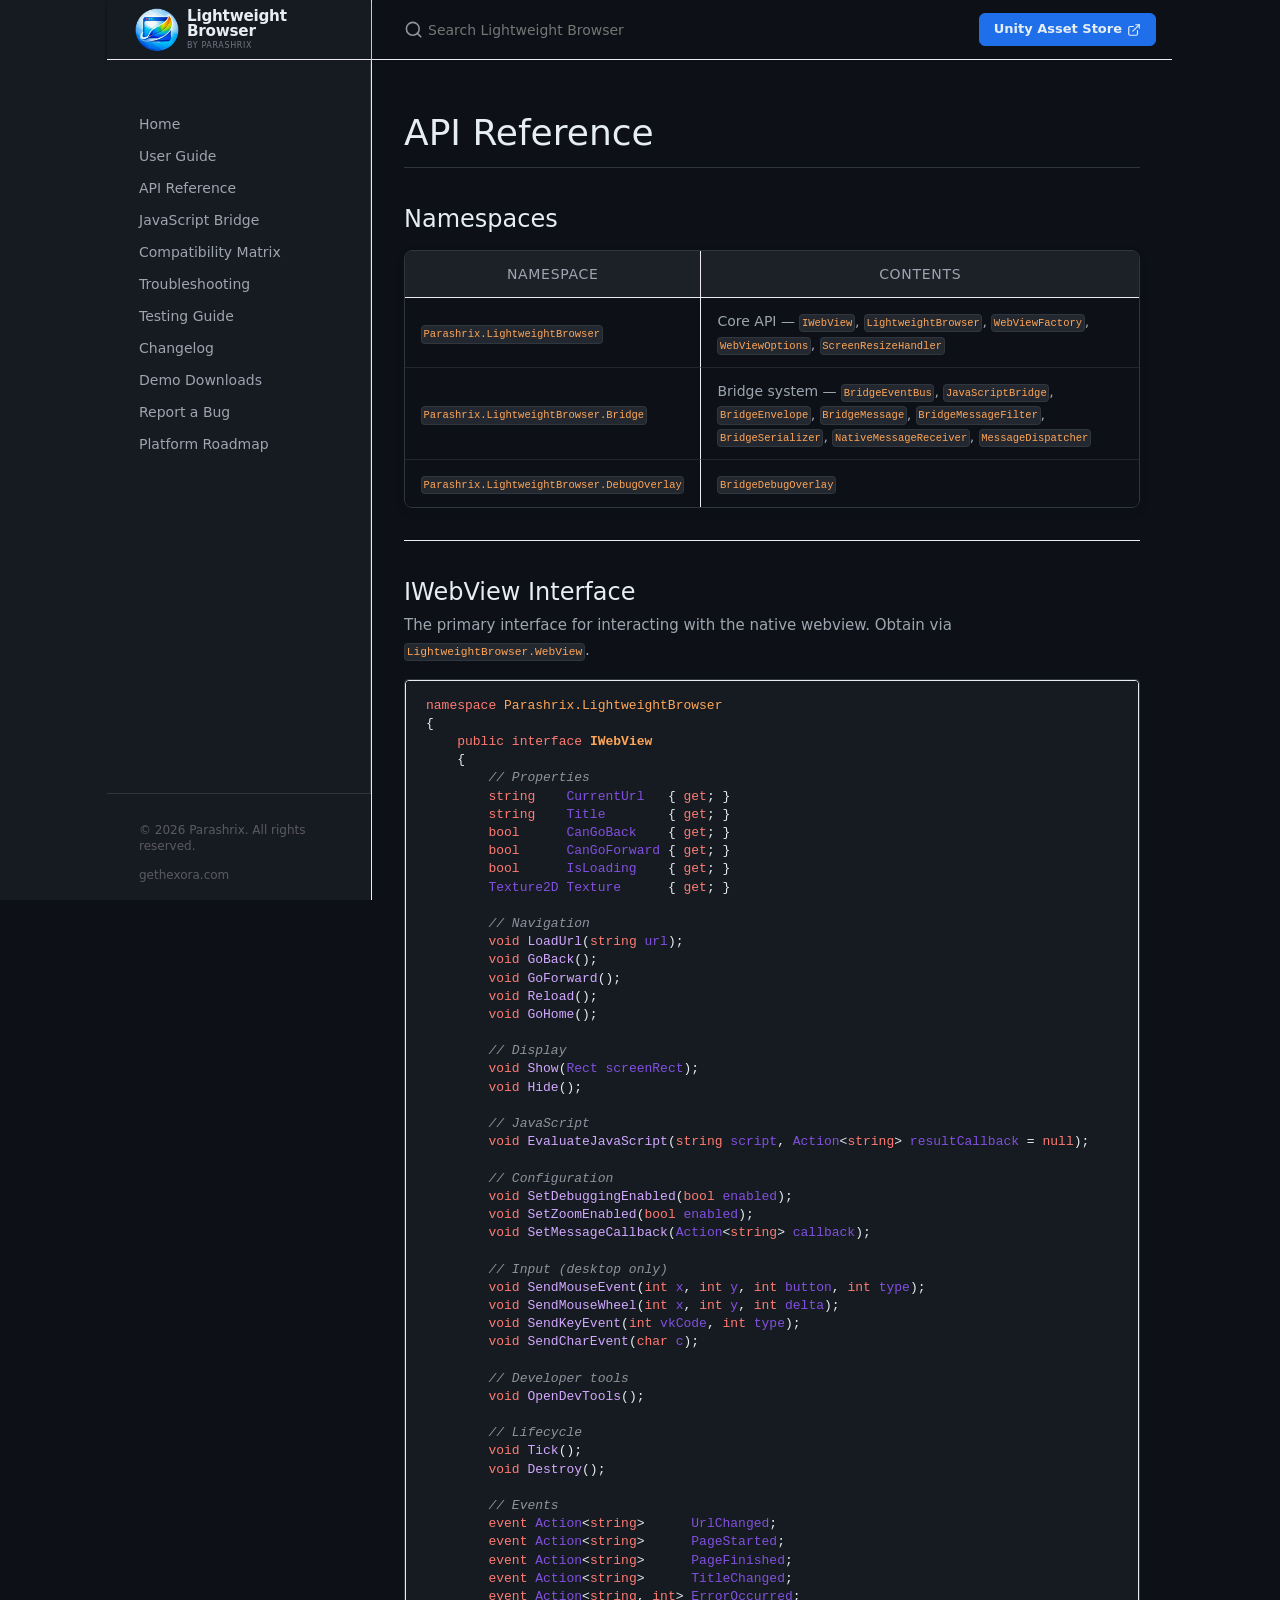
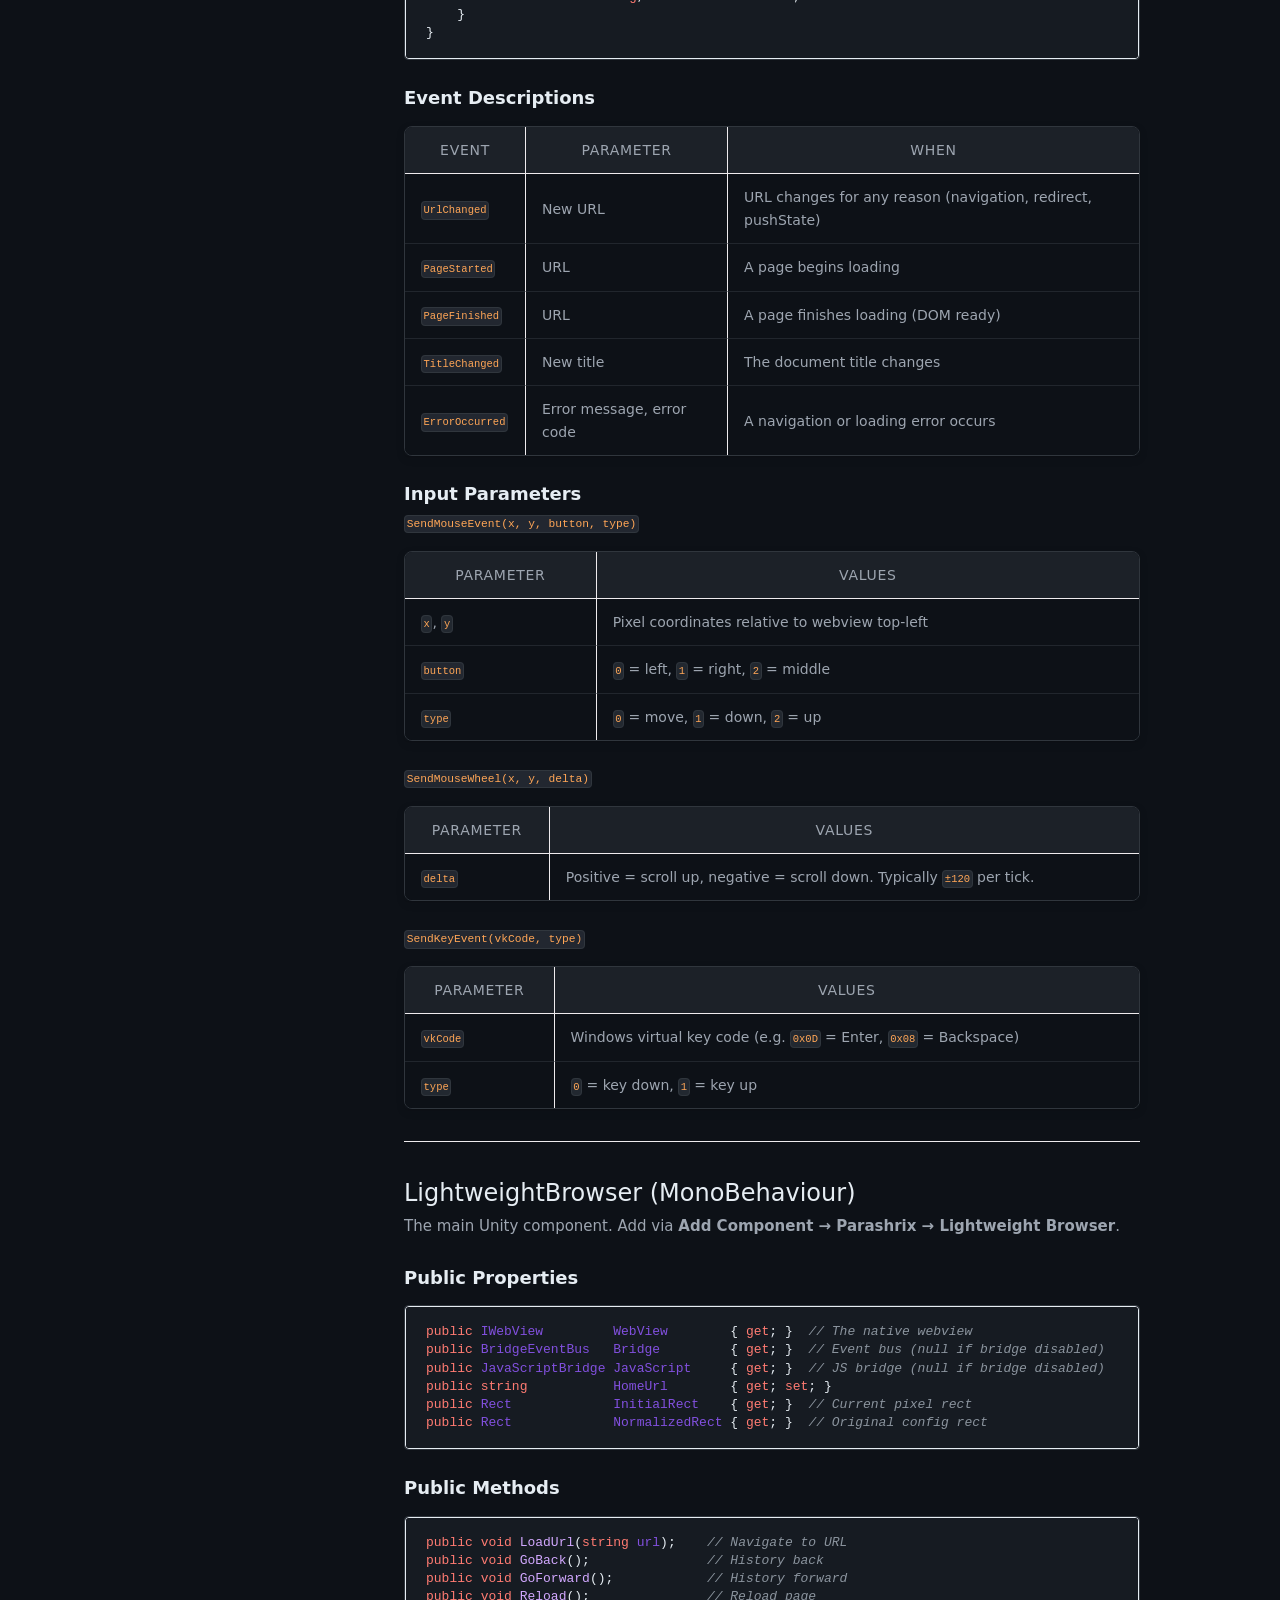
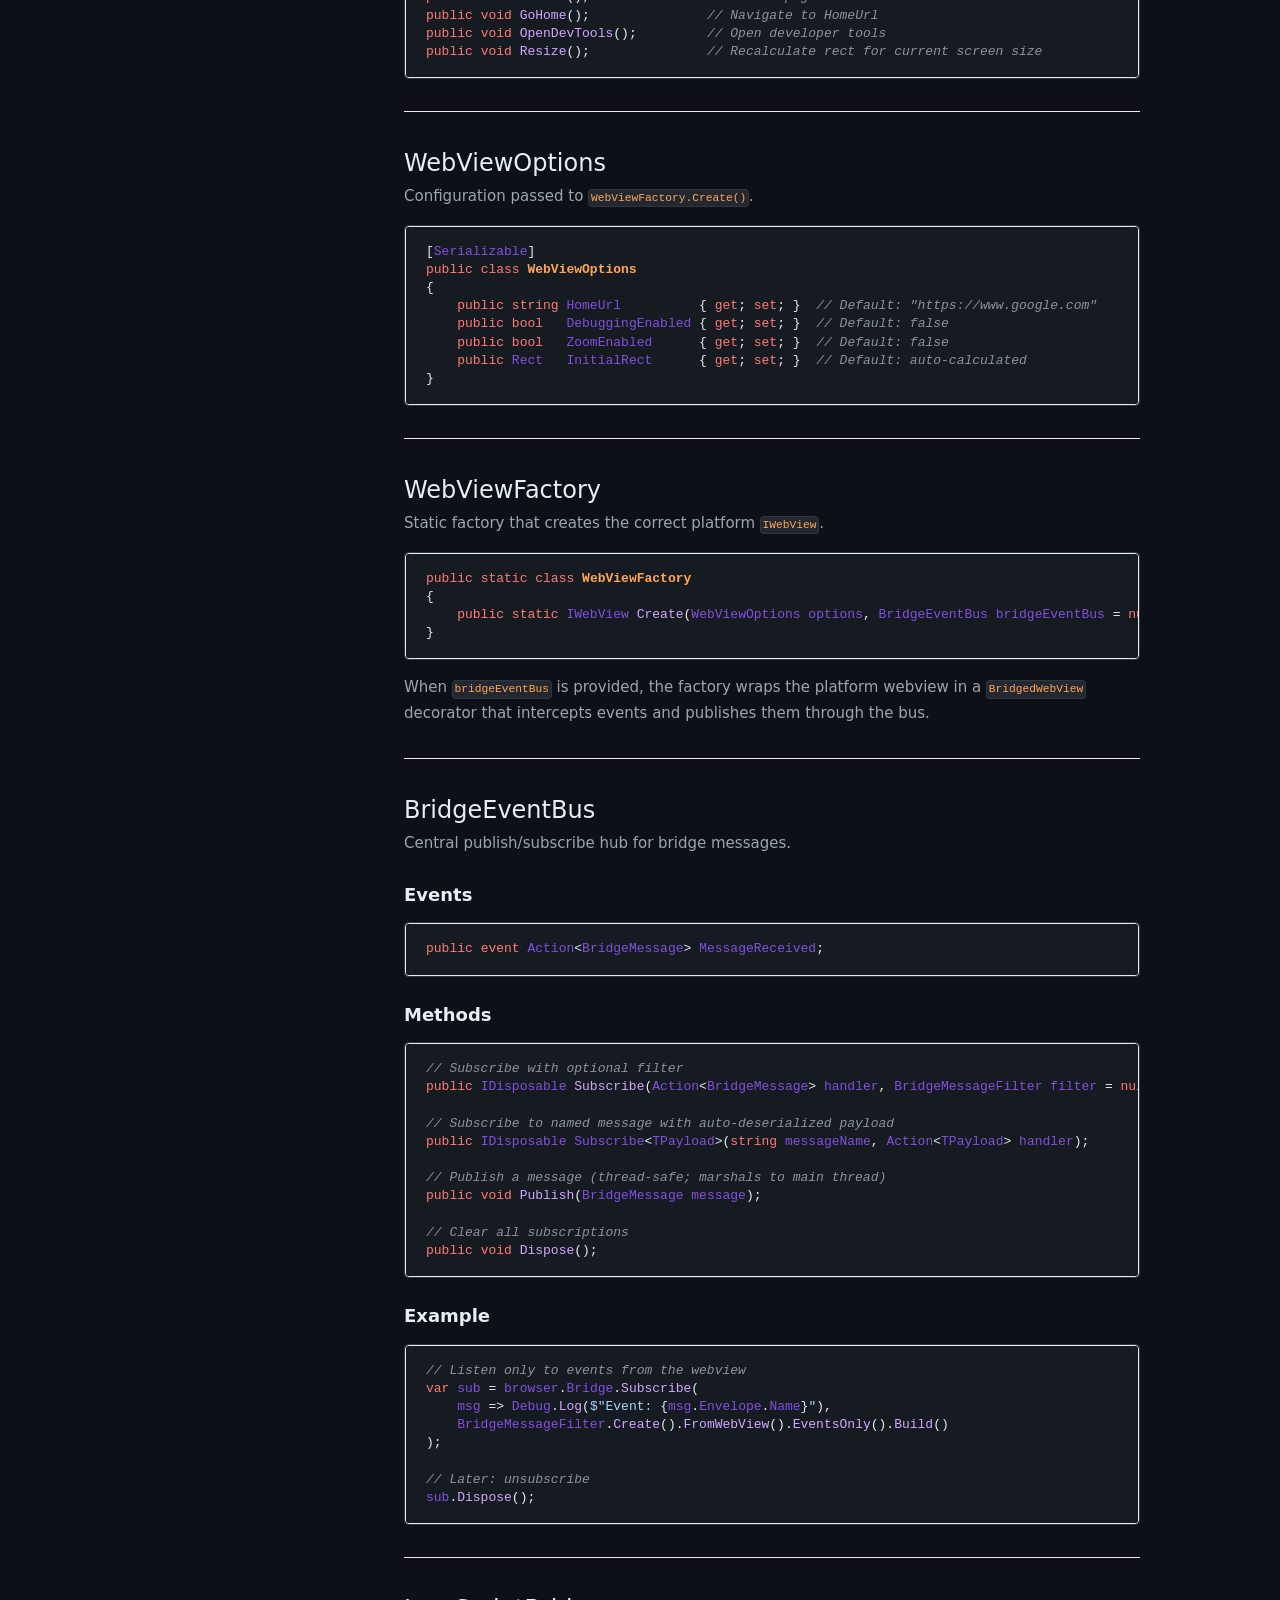
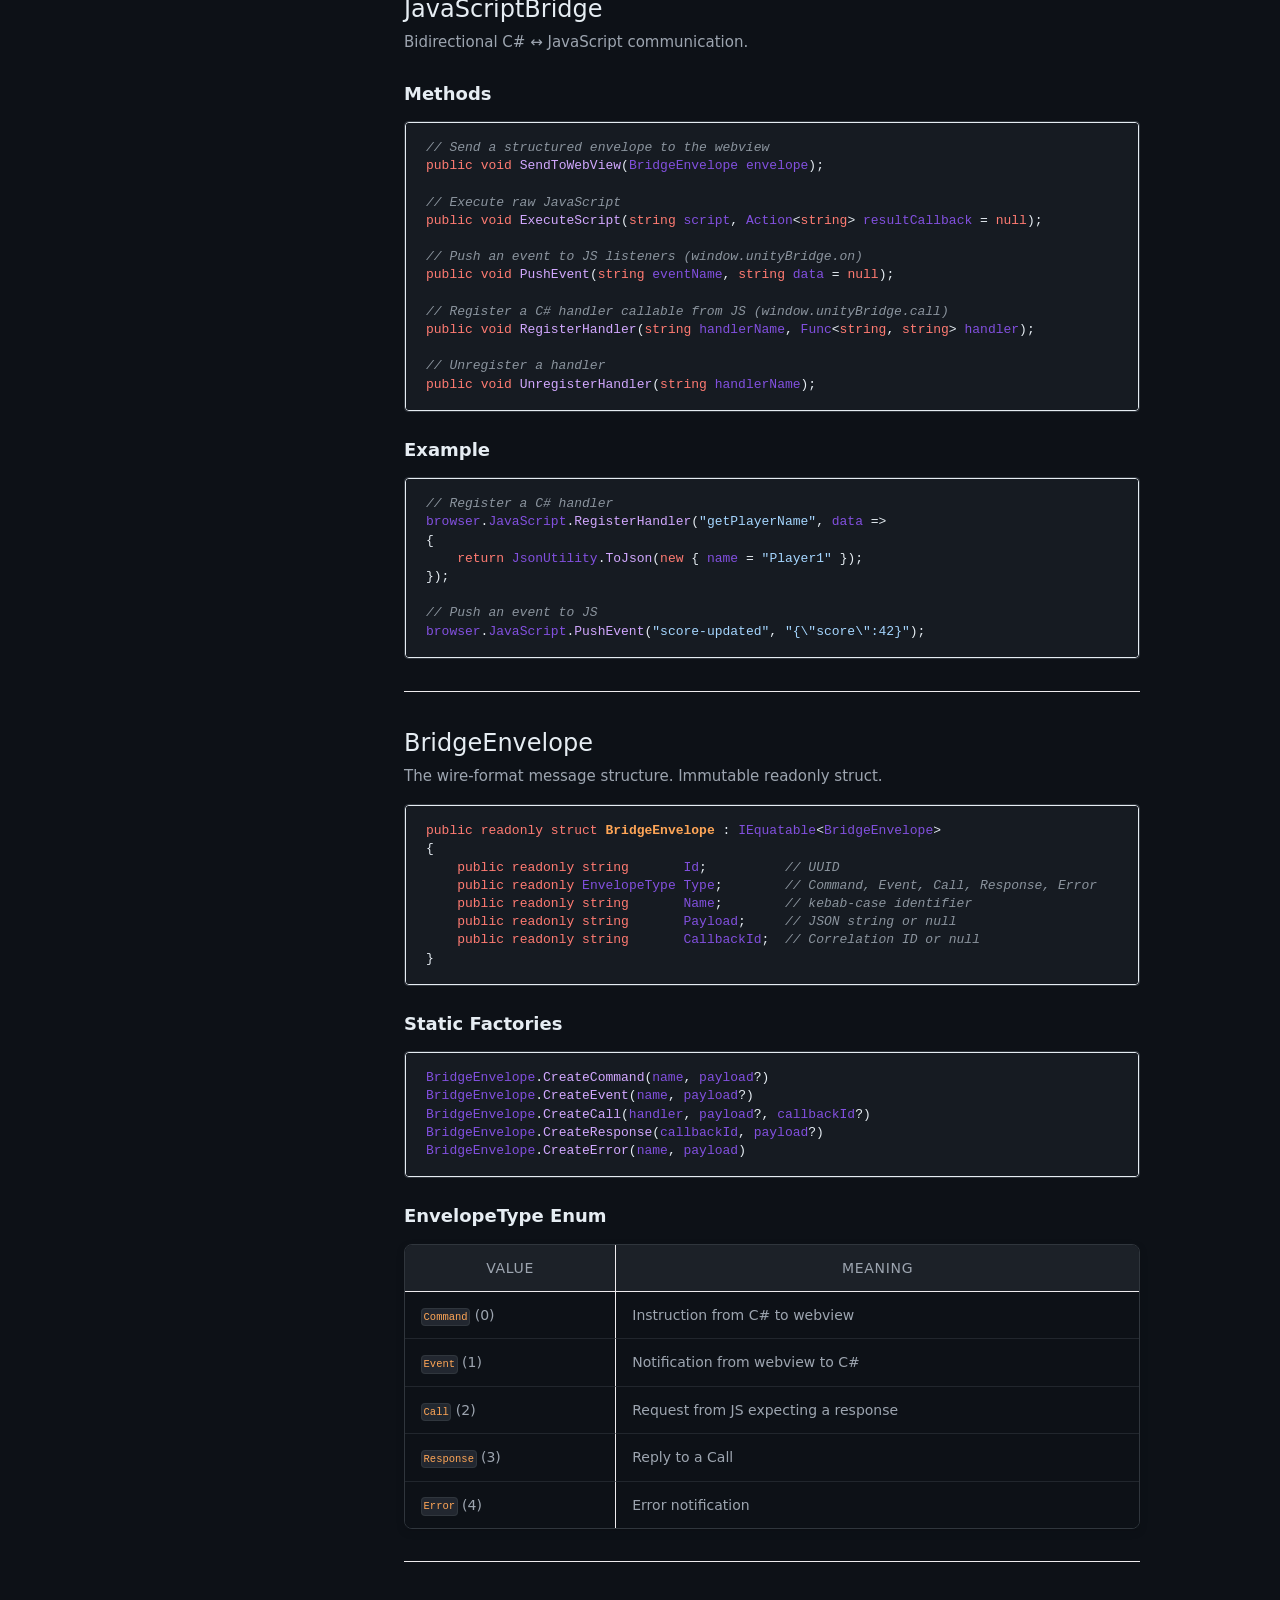
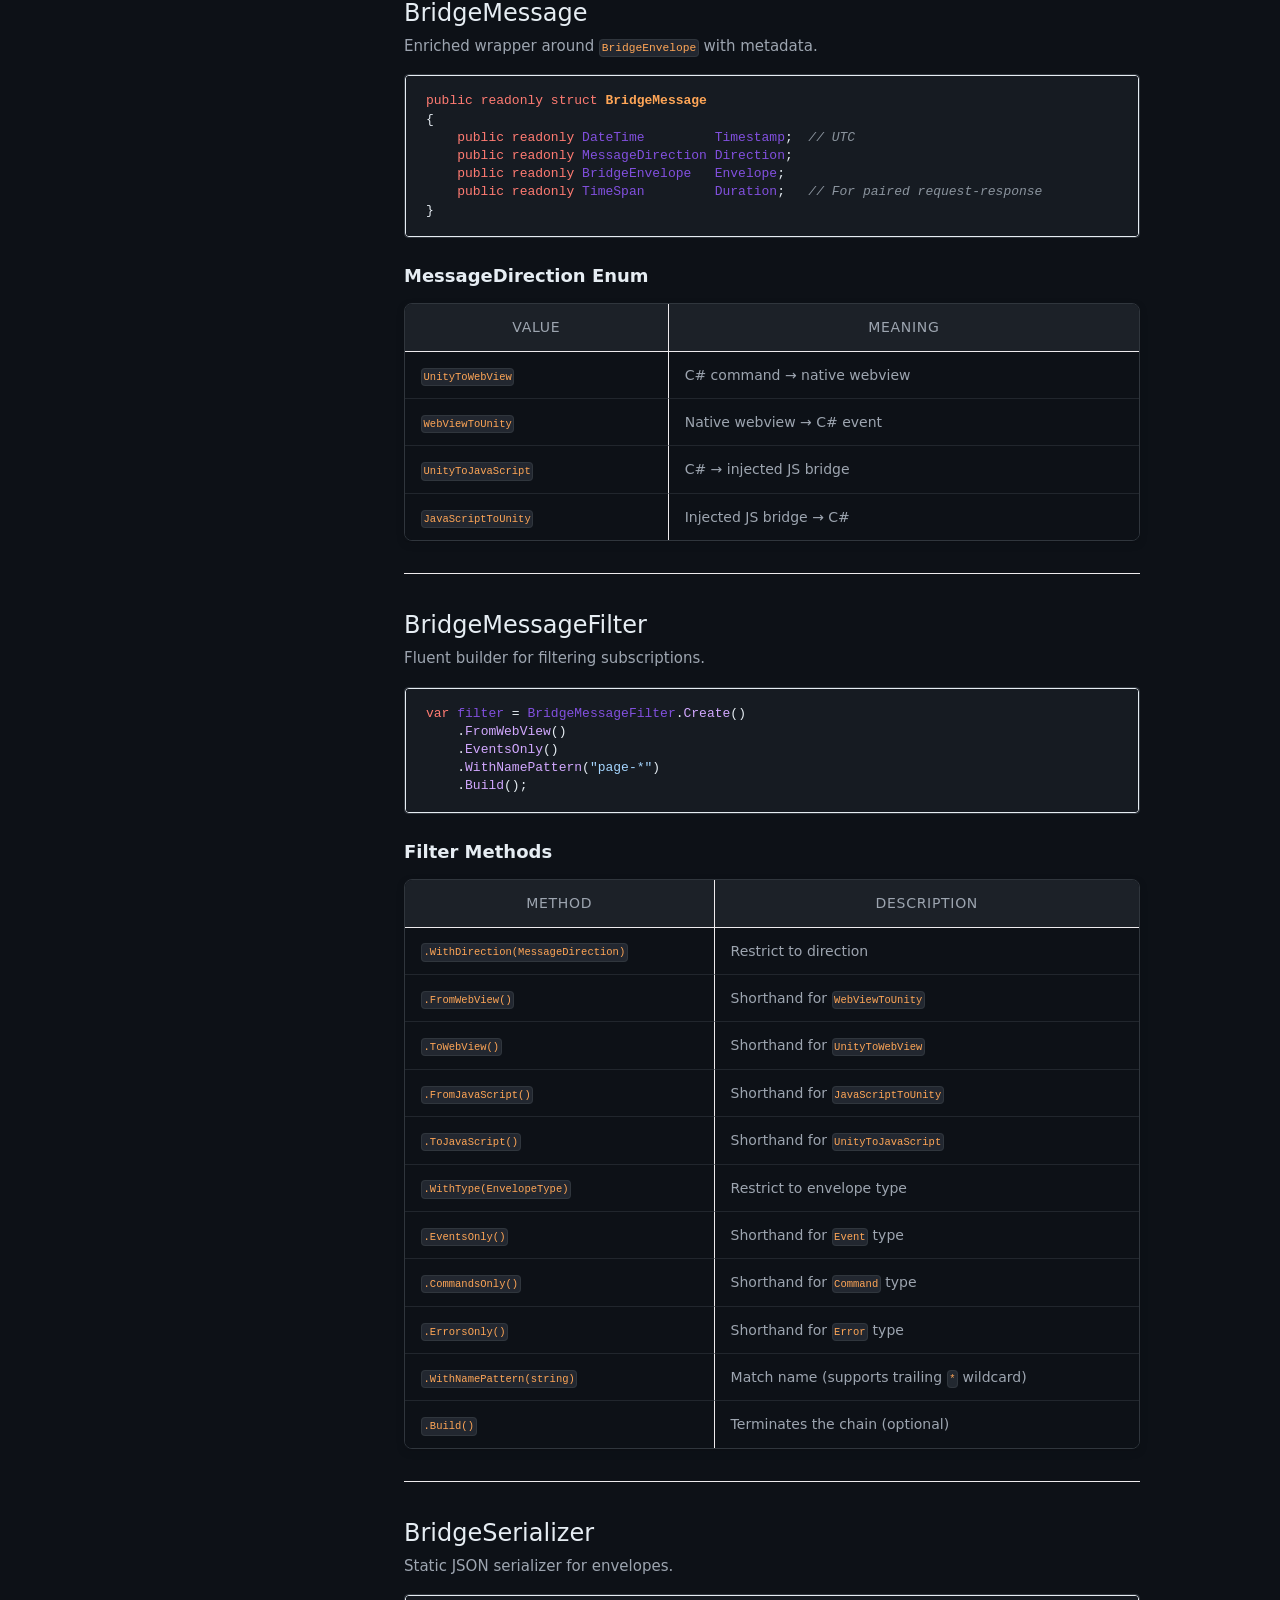
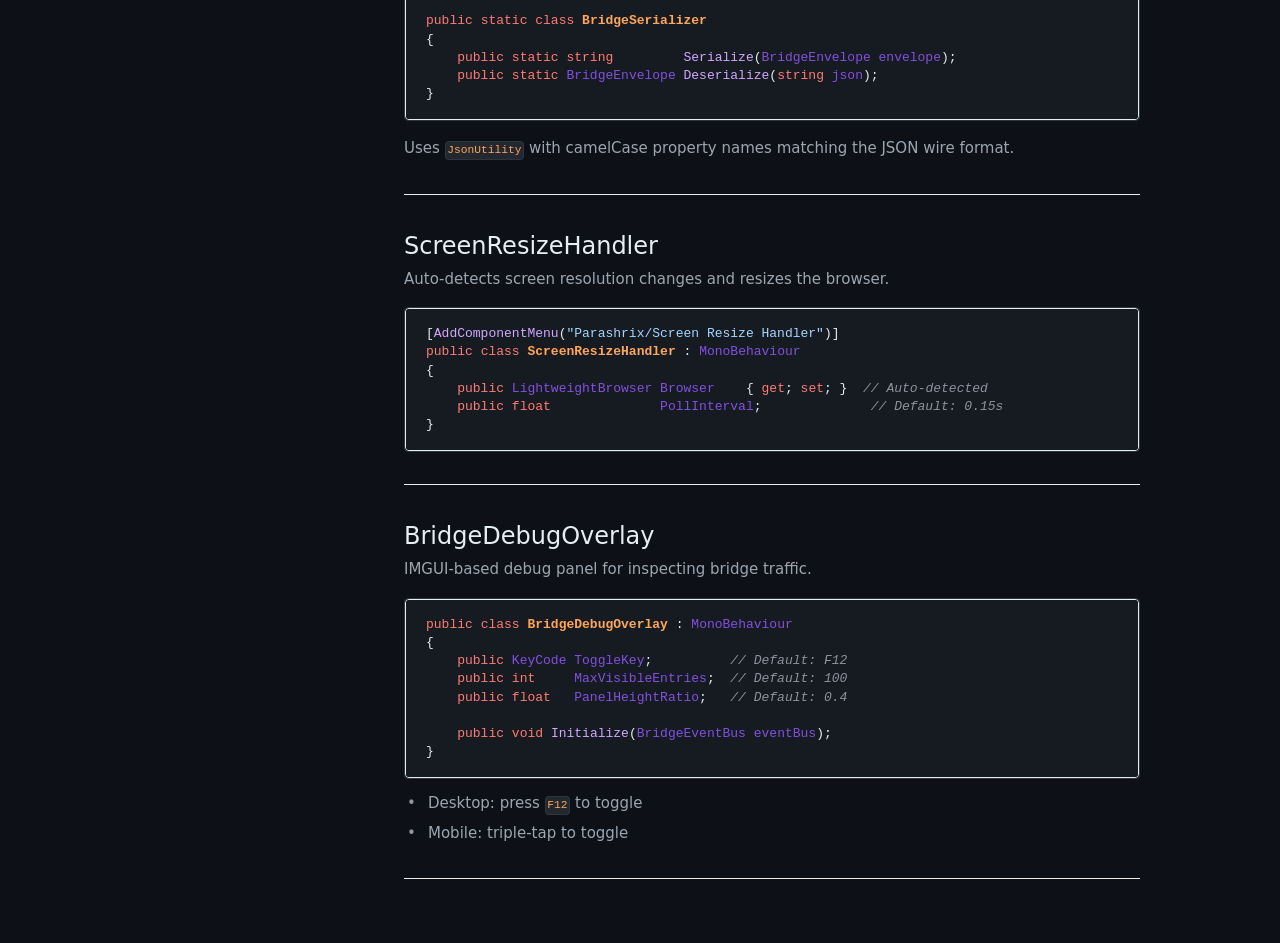
==== commit a63fe26d: "docs: deploy from lightweight-browser@907a5056104b104140120315b6d116522f8977a0 Parashrix/lightweight" ====
--- a/api-reference/index.html
+++ b/api-reference/index.html
@@ -1,4 +1,4 @@
-<!DOCTYPE html> <html lang="en-US"> <head> <meta charset="UTF-8"> <meta http-equiv="X-UA-Compatible" content="IE=Edge"> <link rel="stylesheet" href="/lightweight-browser-support/assets/css/just-the-docs-default.css"> <link rel="stylesheet" href="/lightweight-browser-support/assets/css/just-the-docs-head-nav.css" id="jtd-head-nav-stylesheet"> <style id="jtd-nav-activation"> .site-nav > ul.nav-list:first-child > li:not(:nth-child(3)) > a, .site-nav > ul.nav-list:first-child > li > ul > li a { background-image: none; } .site-nav > ul.nav-list:not(:first-child) a, .site-nav li.external a { background-image: none; } .site-nav > ul.nav-list:first-child > li:nth-child(3) > a { font-weight: 600; text-decoration: none; }.site-nav > ul.nav-list:first-child > li:nth-child(3) > button svg { transform: rotate(-90deg); }.site-nav > ul.nav-list:first-child > li.nav-list-item:nth-child(3) > ul.nav-list { display: block; } </style> <script src="/lightweight-browser-support/assets/js/vendor/lunr.min.js"></script> <script src="/lightweight-browser-support/assets/js/just-the-docs.js"></script> <meta name="viewport" content="width=device-width, initial-scale=1"> <!-- Begin Jekyll SEO tag v2.8.0 --> <title>API Reference | Lightweight Browser</title> <meta name="generator" content="Jekyll v4.4.1" /> <meta property="og:title" content="API Reference" /> <meta property="og:locale" content="en_US" /> <meta name="description" content="A lightweight multi-platform native webview plugin for Unity" /> <meta property="og:description" content="A lightweight multi-platform native webview plugin for Unity" /> <link rel="canonical" href="https://hexora-company.github.io/lightweight-browser-support/api-reference/" /> <meta property="og:url" content="https://hexora-company.github.io/lightweight-browser-support/api-reference/" /> <meta property="og:site_name" content="Lightweight Browser" /> <meta property="og:type" content="website" /> <meta name="twitter:card" content="summary" /> <meta property="twitter:title" content="API Reference" /> <script type="application/ld+json"> {"@context":"https://schema.org","@type":"WebPage","description":"A lightweight multi-platform native webview plugin for Unity","headline":"API Reference","publisher":{"@type":"Organization","logo":{"@type":"ImageObject","url":"https://hexora-company.github.io/lightweight-browser-support/assets/images/lwb-logo.png"}},"url":"https://hexora-company.github.io/lightweight-browser-support/api-reference/"}</script> <!-- End Jekyll SEO tag --> </head> <body> <a class="skip-to-main" href="#main-content">Skip to main content</a> <svg xmlns="http://www.w3.org/2000/svg" class="d-none"> <symbol id="svg-link" viewBox="0 0 24 24"> <title>Link</title> <svg xmlns="http://www.w3.org/2000/svg" width="24" height="24" viewBox="0 0 24 24" fill="none" stroke="currentColor" stroke-width="2" stroke-linecap="round" stroke-linejoin="round" class="feather feather-link"> <path d="M10 13a5 5 0 0 0 7.54.54l3-3a5 5 0 0 0-7.07-7.07l-1.72 1.71"></path><path d="M14 11a5 5 0 0 0-7.54-.54l-3 3a5 5 0 0 0 7.07 7.07l1.71-1.71"></path> </svg> </symbol> <symbol id="svg-menu" viewBox="0 0 24 24"> <title>Menu</title> <svg xmlns="http://www.w3.org/2000/svg" width="24" height="24" viewBox="0 0 24 24" fill="none" stroke="currentColor" stroke-width="2" stroke-linecap="round" stroke-linejoin="round" class="feather feather-menu"> <line x1="3" y1="12" x2="21" y2="12"></line><line x1="3" y1="6" x2="21" y2="6"></line><line x1="3" y1="18" x2="21" y2="18"></line> </svg> </symbol> <symbol id="svg-arrow-right" viewBox="0 0 24 24"> <title>Expand</title> <svg xmlns="http://www.w3.org/2000/svg" width="24" height="24" viewBox="0 0 24 24" fill="none" stroke="currentColor" stroke-width="2" stroke-linecap="round" stroke-linejoin="round" class="feather feather-chevron-right"> <polyline points="9 18 15 12 9 6"></polyline> </svg> </symbol> <!-- Feather. MIT License: https://github.com/feathericons/feather/blob/master/LICENSE --> <symbol id="svg-external-link" width="24" height="24" viewBox="0 0 24 24" fill="none" stroke="currentColor" stroke-width="2" stroke-linecap="round" stroke-linejoin="round" class="feather feather-external-link"> <title id="svg-external-link-title">(external link)</title> <path d="M18 13v6a2 2 0 0 1-2 2H5a2 2 0 0 1-2-2V8a2 2 0 0 1 2-2h6"></path><polyline points="15 3 21 3 21 9"></polyline><line x1="10" y1="14" x2="21" y2="3"></line> </symbol> <symbol id="svg-doc" viewBox="0 0 24 24"> <title>Document</title> <svg xmlns="http://www.w3.org/2000/svg" width="24" height="24" viewBox="0 0 24 24" fill="none" stroke="currentColor" stroke-width="2" stroke-linecap="round" stroke-linejoin="round" class="feather feather-file"> <path d="M13 2H6a2 2 0 0 0-2 2v16a2 2 0 0 0 2 2h12a2 2 0 0 0 2-2V9z"></path><polyline points="13 2 13 9 20 9"></polyline> </svg> </symbol> <symbol id="svg-search" viewBox="0 0 24 24"> <title>Search</title> <svg xmlns="http://www.w3.org/2000/svg" width="24" height="24" viewBox="0 0 24 24" fill="none" stroke="currentColor" stroke-width="2" stroke-linecap="round" stroke-linejoin="round" class="feather feather-search"> <circle cx="11" cy="11" r="8"></circle><line x1="21" y1="21" x2="16.65" y2="16.65"></line> </svg> </symbol> <!-- Bootstrap Icons. MIT License: https://github.com/twbs/icons/blob/main/LICENSE.md --> <symbol id="svg-copy" viewBox="0 0 16 16"> <title>Copy</title> <svg xmlns="http://www.w3.org/2000/svg" width="16" height="16" fill="currentColor" class="bi bi-clipboard" viewBox="0 0 16 16"> <path d="M4 1.5H3a2 2 0 0 0-2 2V14a2 2 0 0 0 2 2h10a2 2 0 0 0 2-2V3.5a2 2 0 0 0-2-2h-1v1h1a1 1 0 0 1 1 1V14a1 1 0 0 1-1 1H3a1 1 0 0 1-1-1V3.5a1 1 0 0 1 1-1h1v-1z"/> <path d="M9.5 1a.5.5 0 0 1 .5.5v1a.5.5 0 0 1-.5.5h-3a.5.5 0 0 1-.5-.5v-1a.5.5 0 0 1 .5-.5h3zm-3-1A1.5 1.5 0 0 0 5 1.5v1A1.5 1.5 0 0 0 6.5 4h3A1.5 1.5 0 0 0 11 2.5v-1A1.5 1.5 0 0 0 9.5 0h-3z"/> </svg> </symbol> <symbol id="svg-copied" viewBox="0 0 16 16"> <title>Copied</title> <svg xmlns="http://www.w3.org/2000/svg" width="16" height="16" fill="currentColor" class="bi bi-clipboard-check-fill" viewBox="0 0 16 16"> <path d="M6.5 0A1.5 1.5 0 0 0 5 1.5v1A1.5 1.5 0 0 0 6.5 4h3A1.5 1.5 0 0 0 11 2.5v-1A1.5 1.5 0 0 0 9.5 0h-3Zm3 1a.5.5 0 0 1 .5.5v1a.5.5 0 0 1-.5.5h-3a.5.5 0 0 1-.5-.5v-1a.5.5 0 0 1 .5-.5h3Z"/> <path d="M4 1.5H3a2 2 0 0 0-2 2V14a2 2 0 0 0 2 2h10a2 2 0 0 0 2-2V3.5a2 2 0 0 0-2-2h-1v1A2.5 2.5 0 0 1 9.5 5h-3A2.5 2.5 0 0 1 4 2.5v-1Zm6.854 7.354-3 3a.5.5 0 0 1-.708 0l-1.5-1.5a.5.5 0 0 1 .708-.708L7.5 10.793l2.646-2.647a.5.5 0 0 1 .708.708Z"/> </svg> </symbol> </svg> <header class="side-bar"> <div class="site-header"> <a href="/lightweight-browser-support/" class="site-title lh-tight"><div class="site-brand"> <img src="/lightweight-browser-support/assets/images/lwb-logo.png" alt="" class="site-logo-img" /> <div class="site-brand-text"> <span class="site-brand-name">Lightweight Browser</span> <span class="site-brand-tagline">by Hexora</span> </div> </div> </a> <button id="menu-button" class="site-button btn-reset" aria-label="Menu" aria-expanded="false"> <svg viewBox="0 0 24 24" class="icon" aria-hidden="true"><use xlink:href="#svg-menu"></use></svg> </button> </div> <nav aria-label="Main" id="site-nav" class="site-nav"> <ul class="nav-list"><li class="nav-list-item"><a href="/lightweight-browser-support/" class="nav-list-link">Home</a></li><li class="nav-list-item"><a href="/lightweight-browser-support/user-guide/" class="nav-list-link">User Guide</a></li><li class="nav-list-item"><a href="/lightweight-browser-support/api-reference/" class="nav-list-link">API Reference</a></li><li class="nav-list-item"><a href="/lightweight-browser-support/js-bridge-guide/" class="nav-list-link">JavaScript Bridge</a></li><li class="nav-list-item"><a href="/lightweight-browser-support/compatibility/" class="nav-list-link">Compatibility Matrix</a></li><li class="nav-list-item"><a href="/lightweight-browser-support/troubleshooting/" class="nav-list-link">Troubleshooting</a></li><li class="nav-list-item"><a href="/lightweight-browser-support/testing-guide/" class="nav-list-link">Testing Guide</a></li><li class="nav-list-item"><a href="/lightweight-browser-support/changelog/" class="nav-list-link">Changelog</a></li><li class="nav-list-item"><a href="/lightweight-browser-support/demo/" class="nav-list-link">Demo Downloads</a></li><li class="nav-list-item"><a href="/lightweight-browser-support/report-bug/" class="nav-list-link">Report a Bug</a></li><li class="nav-list-item"><a href="/lightweight-browser-support/roadmap/" class="nav-list-link">Platform Roadmap</a></li></ul> </nav> <div class="d-md-block d-none site-footer"> This site uses <a href="https://github.com/just-the-docs/just-the-docs">Just the Docs</a>, a documentation theme for Jekyll. </div> </header> <div class="main" id="top"> <div id="main-header" class="main-header"> <div class="search" role="search"> <div class="search-input-wrap"> <input type="text" id="search-input" class="search-input" tabindex="0" placeholder="Search Lightweight Browser" autocomplete="off"> <label for="search-input" class="search-label"> <span class="sr-only">Search Lightweight Browser</span> <svg viewBox="0 0 24 24" class="search-icon" aria-hidden="true"><use xlink:href="#svg-search"></use></svg> </label> </div> <div id="search-results" class="search-results"></div> </div> <nav aria-label="Auxiliary" class="aux-nav"> <ul class="aux-nav-list"> <li class="aux-nav-list-item"> <a href="https://hexora-company.github.io/lightweight-browser-support/demo/" class="site-button" target="_blank" rel="noopener noreferrer" > Demo Downloads </a> </li> <li class="aux-nav-list-item"> <a href="https://hexora-company.github.io/lightweight-browser-support/roadmap/" class="site-button" target="_blank" rel="noopener noreferrer" > Platform Roadmap </a> </li> <li class="aux-nav-list-item"> <a href="https://assetstore.unity.com/publishers/hexora" class="site-button" target="_blank" rel="noopener noreferrer" > Asset Store </a> </li> </ul> </nav> </div> <div class="main-content-wrap"> <div id="main-content" class="main-content"> <main> <h1 id="api-reference"> <a href="#api-reference" class="anchor-heading" aria-labelledby="api-reference"><svg viewBox="0 0 16 16" aria-hidden="true"><use xlink:href="#svg-link"></use></svg></a> API Reference </h1> <h2 id="namespaces"> <a href="#namespaces" class="anchor-heading" aria-labelledby="namespaces"><svg viewBox="0 0 16 16" aria-hidden="true"><use xlink:href="#svg-link"></use></svg></a> Namespaces </h2> <div class="table-wrapper"><table> <thead> <tr> <th>Namespace</th> <th>Contents</th> </tr> </thead> <tbody> <tr> <td><code class="language-plaintext highlighter-rouge">Hexora.LightweightBrowser</code></td> <td>Core API — <code class="language-plaintext highlighter-rouge">IWebView</code>, <code class="language-plaintext highlighter-rouge">LightweightBrowser</code>, <code class="language-plaintext highlighter-rouge">WebViewFactory</code>, <code class="language-plaintext highlighter-rouge">WebViewOptions</code>, <code class="language-plaintext highlighter-rouge">ScreenResizeHandler</code></td> </tr> <tr> <td><code class="language-plaintext highlighter-rouge">Hexora.LightweightBrowser.Bridge</code></td> <td>Bridge system — <code class="language-plaintext highlighter-rouge">BridgeEventBus</code>, <code class="language-plaintext highlighter-rouge">JavaScriptBridge</code>, <code class="language-plaintext highlighter-rouge">BridgeEnvelope</code>, <code class="language-plaintext highlighter-rouge">BridgeMessage</code>, <code class="language-plaintext highlighter-rouge">BridgeMessageFilter</code>, <code class="language-plaintext highlighter-rouge">BridgeSerializer</code>, <code class="language-plaintext highlighter-rouge">NativeMessageReceiver</code>, <code class="language-plaintext highlighter-rouge">MessageDispatcher</code></td> </tr> <tr> <td><code class="language-plaintext highlighter-rouge">Hexora.LightweightBrowser.DebugOverlay</code></td> <td><code class="language-plaintext highlighter-rouge">BridgeDebugOverlay</code></td> </tr> </tbody> </table></div><hr /> <h2 id="iwebview-interface"> <a href="#iwebview-interface" class="anchor-heading" aria-labelledby="iwebview-interface"><svg viewBox="0 0 16 16" aria-hidden="true"><use xlink:href="#svg-link"></use></svg></a> IWebView Interface </h2> <p>The primary interface for interacting with the native webview. Obtain via <code class="language-plaintext highlighter-rouge">LightweightBrowser.WebView</code>.</p> <div class="language-csharp highlighter-rouge"><div class="highlight"><pre class="highlight"><code><span class="k">namespace</span> <span class="nn">Hexora.LightweightBrowser</span>
+<!DOCTYPE html> <html lang="en-US"> <head> <meta charset="UTF-8"> <meta http-equiv="X-UA-Compatible" content="IE=Edge"> <link rel="stylesheet" href="/assets/css/just-the-docs-default.css"> <link rel="stylesheet" href="/assets/css/just-the-docs-head-nav.css" id="jtd-head-nav-stylesheet"> <style id="jtd-nav-activation"> .site-nav > ul.nav-list:first-child > li:not(:nth-child(3)) > a, .site-nav > ul.nav-list:first-child > li > ul > li a { background-image: none; } .site-nav > ul.nav-list:not(:first-child) a, .site-nav li.external a { background-image: none; } .site-nav > ul.nav-list:first-child > li:nth-child(3) > a { font-weight: 600; text-decoration: none; }.site-nav > ul.nav-list:first-child > li:nth-child(3) > button svg { transform: rotate(-90deg); }.site-nav > ul.nav-list:first-child > li.nav-list-item:nth-child(3) > ul.nav-list { display: block; } </style> <script src="/assets/js/vendor/lunr.min.js"></script> <script src="/assets/js/just-the-docs.js"></script> <meta name="viewport" content="width=device-width, initial-scale=1"> <!-- Begin Jekyll SEO tag v2.8.0 --> <title>API Reference | Lightweight Browser</title> <meta name="generator" content="Jekyll v4.4.1" /> <meta property="og:title" content="API Reference" /> <meta name="author" content="Parashrix" /> <meta property="og:locale" content="en_US" /> <meta name="description" content="Complete C# and JavaScript API reference for the Lightweight Browser Unity plugin. LightweightBrowser, IWebView, WebViewOptions and more." /> <meta property="og:description" content="Complete C# and JavaScript API reference for the Lightweight Browser Unity plugin. LightweightBrowser, IWebView, WebViewOptions and more." /> <link rel="canonical" href="https://lwb-docs.gethexora.com/api-reference/" /> <meta property="og:url" content="https://lwb-docs.gethexora.com/api-reference/" /> <meta property="og:site_name" content="Lightweight Browser" /> <meta property="og:image" content="https://lwb-docs.gethexora.com/assets/images/lwb-logo.png" /> <meta property="og:type" content="website" /> <meta name="twitter:card" content="summary" /> <meta property="twitter:image" content="https://lwb-docs.gethexora.com/assets/images/lwb-logo.png" /> <meta property="twitter:title" content="API Reference" /> <meta name="twitter:site" content="@" /> <meta name="twitter:creator" content="@Parashrix" /> <script type="application/ld+json"> {"@context":"https://schema.org","@type":"WebPage","author":{"@type":"Person","name":"Parashrix"},"dateModified":"2026-03-24T00:00:00+00:00","description":"Complete C# and JavaScript API reference for the Lightweight Browser Unity plugin. LightweightBrowser, IWebView, WebViewOptions and more.","headline":"API Reference","image":"https://lwb-docs.gethexora.com/assets/images/lwb-logo.png","publisher":{"@type":"Organization","logo":{"@type":"ImageObject","url":"https://lwb-docs.gethexora.com/assets/images/lwb-logo.png"},"name":"Parashrix"},"url":"https://lwb-docs.gethexora.com/api-reference/"}</script> <!-- End Jekyll SEO tag --> <!-- Favicon --> <link rel="icon" type="image/png" sizes="32x32" href="/assets/images/lwb-logo.png"> <link rel="apple-touch-icon" href="/assets/images/lwb-logo.png"> <!-- Open Graph enhancements --> <meta property="og:image:width" content="1200"> <meta property="og:image:height" content="630"> <meta property="og:image:alt" content="Lightweight Browser — Unity Webview Plugin by Parashrix"> <!-- Structured data: SoftwareApplication --> <script type="application/ld+json"> { "@context": "https://schema.org", "@type": "SoftwareApplication", "name": "Lightweight Browser", "applicationCategory": "DeveloperApplication", "operatingSystem": "Windows, macOS, Linux, Android, iOS", "description": "A multi-platform native webview plugin for Unity that renders web content to Texture2D.", "url": "https://lwb-docs.gethexora.com", "author": { "@type": "Organization", "name": "Parashrix", "url": "https://gethexora.com" }, "offers": { "@type": "Offer", "url": "https://assetstore.unity.com/publishers/parashrix", "priceCurrency": "USD", "availability": "https://schema.org/InStock" }, "softwareRequirements": "Unity 2022.3 LTS or newer" } </script> <!-- Back-to-top scroll behaviour --> <script> document.addEventListener('DOMContentLoaded', function() { var btn = document.getElementById('back-to-top'); if (!btn) return; window.addEventListener('scroll', function() { if (window.scrollY > 300) { btn.style.opacity = '1'; btn.style.pointerEvents = 'auto'; } else { btn.style.opacity = '0'; btn.style.pointerEvents = 'none'; } }); }); </script> </head> <body> <a class="skip-to-main" href="#main-content">Skip to main content</a> <svg xmlns="http://www.w3.org/2000/svg" class="d-none"> <symbol id="svg-link" viewBox="0 0 24 24"> <title>Link</title> <svg xmlns="http://www.w3.org/2000/svg" width="24" height="24" viewBox="0 0 24 24" fill="none" stroke="currentColor" stroke-width="2" stroke-linecap="round" stroke-linejoin="round" class="feather feather-link"> <path d="M10 13a5 5 0 0 0 7.54.54l3-3a5 5 0 0 0-7.07-7.07l-1.72 1.71"></path><path d="M14 11a5 5 0 0 0-7.54-.54l-3 3a5 5 0 0 0 7.07 7.07l1.71-1.71"></path> </svg> </symbol> <symbol id="svg-menu" viewBox="0 0 24 24"> <title>Menu</title> <svg xmlns="http://www.w3.org/2000/svg" width="24" height="24" viewBox="0 0 24 24" fill="none" stroke="currentColor" stroke-width="2" stroke-linecap="round" stroke-linejoin="round" class="feather feather-menu"> <line x1="3" y1="12" x2="21" y2="12"></line><line x1="3" y1="6" x2="21" y2="6"></line><line x1="3" y1="18" x2="21" y2="18"></line> </svg> </symbol> <symbol id="svg-arrow-right" viewBox="0 0 24 24"> <title>Expand</title> <svg xmlns="http://www.w3.org/2000/svg" width="24" height="24" viewBox="0 0 24 24" fill="none" stroke="currentColor" stroke-width="2" stroke-linecap="round" stroke-linejoin="round" class="feather feather-chevron-right"> <polyline points="9 18 15 12 9 6"></polyline> </svg> </symbol> <!-- Feather. MIT License: https://github.com/feathericons/feather/blob/master/LICENSE --> <symbol id="svg-external-link" width="24" height="24" viewBox="0 0 24 24" fill="none" stroke="currentColor" stroke-width="2" stroke-linecap="round" stroke-linejoin="round" class="feather feather-external-link"> <title id="svg-external-link-title">(external link)</title> <path d="M18 13v6a2 2 0 0 1-2 2H5a2 2 0 0 1-2-2V8a2 2 0 0 1 2-2h6"></path><polyline points="15 3 21 3 21 9"></polyline><line x1="10" y1="14" x2="21" y2="3"></line> </symbol> <symbol id="svg-doc" viewBox="0 0 24 24"> <title>Document</title> <svg xmlns="http://www.w3.org/2000/svg" width="24" height="24" viewBox="0 0 24 24" fill="none" stroke="currentColor" stroke-width="2" stroke-linecap="round" stroke-linejoin="round" class="feather feather-file"> <path d="M13 2H6a2 2 0 0 0-2 2v16a2 2 0 0 0 2 2h12a2 2 0 0 0 2-2V9z"></path><polyline points="13 2 13 9 20 9"></polyline> </svg> </symbol> <symbol id="svg-search" viewBox="0 0 24 24"> <title>Search</title> <svg xmlns="http://www.w3.org/2000/svg" width="24" height="24" viewBox="0 0 24 24" fill="none" stroke="currentColor" stroke-width="2" stroke-linecap="round" stroke-linejoin="round" class="feather feather-search"> <circle cx="11" cy="11" r="8"></circle><line x1="21" y1="21" x2="16.65" y2="16.65"></line> </svg> </symbol> <!-- Bootstrap Icons. MIT License: https://github.com/twbs/icons/blob/main/LICENSE.md --> <symbol id="svg-copy" viewBox="0 0 16 16"> <title>Copy</title> <svg xmlns="http://www.w3.org/2000/svg" width="16" height="16" fill="currentColor" class="bi bi-clipboard" viewBox="0 0 16 16"> <path d="M4 1.5H3a2 2 0 0 0-2 2V14a2 2 0 0 0 2 2h10a2 2 0 0 0 2-2V3.5a2 2 0 0 0-2-2h-1v1h1a1 1 0 0 1 1 1V14a1 1 0 0 1-1 1H3a1 1 0 0 1-1-1V3.5a1 1 0 0 1 1-1h1v-1z"/> <path d="M9.5 1a.5.5 0 0 1 .5.5v1a.5.5 0 0 1-.5.5h-3a.5.5 0 0 1-.5-.5v-1a.5.5 0 0 1 .5-.5h3zm-3-1A1.5 1.5 0 0 0 5 1.5v1A1.5 1.5 0 0 0 6.5 4h3A1.5 1.5 0 0 0 11 2.5v-1A1.5 1.5 0 0 0 9.5 0h-3z"/> </svg> </symbol> <symbol id="svg-copied" viewBox="0 0 16 16"> <title>Copied</title> <svg xmlns="http://www.w3.org/2000/svg" width="16" height="16" fill="currentColor" class="bi bi-clipboard-check-fill" viewBox="0 0 16 16"> <path d="M6.5 0A1.5 1.5 0 0 0 5 1.5v1A1.5 1.5 0 0 0 6.5 4h3A1.5 1.5 0 0 0 11 2.5v-1A1.5 1.5 0 0 0 9.5 0h-3Zm3 1a.5.5 0 0 1 .5.5v1a.5.5 0 0 1-.5.5h-3a.5.5 0 0 1-.5-.5v-1a.5.5 0 0 1 .5-.5h3Z"/> <path d="M4 1.5H3a2 2 0 0 0-2 2V14a2 2 0 0 0 2 2h10a2 2 0 0 0 2-2V3.5a2 2 0 0 0-2-2h-1v1A2.5 2.5 0 0 1 9.5 5h-3A2.5 2.5 0 0 1 4 2.5v-1Zm6.854 7.354-3 3a.5.5 0 0 1-.708 0l-1.5-1.5a.5.5 0 0 1 .708-.708L7.5 10.793l2.646-2.647a.5.5 0 0 1 .708.708Z"/> </svg> </symbol> </svg> <header class="side-bar"> <div class="site-header"> <a href="/" class="site-title lh-tight"><div class="site-brand"> <img src="/assets/images/lwb-logo.png" alt="" class="site-logo-img" /> <div class="site-brand-text"> <span class="site-brand-name">Lightweight Browser</span> <span class="site-brand-tagline">by Parashrix</span> </div> </div> </a> <button id="menu-button" class="site-button btn-reset" aria-label="Menu" aria-expanded="false"> <svg viewBox="0 0 24 24" class="icon" aria-hidden="true"><use xlink:href="#svg-menu"></use></svg> </button> </div> <nav aria-label="Main" id="site-nav" class="site-nav"> <ul class="nav-list"><li class="nav-list-item"><a href="/" class="nav-list-link">Home</a></li><li class="nav-list-item"><a href="/user-guide/" class="nav-list-link">User Guide</a></li><li class="nav-list-item"><a href="/api-reference/" class="nav-list-link">API Reference</a></li><li class="nav-list-item"><a href="/js-bridge-guide/" class="nav-list-link">JavaScript Bridge</a></li><li class="nav-list-item"><a href="/compatibility/" class="nav-list-link">Compatibility Matrix</a></li><li class="nav-list-item"><a href="/troubleshooting/" class="nav-list-link">Troubleshooting</a></li><li class="nav-list-item"><a href="/testing-guide/" class="nav-list-link">Testing Guide</a></li><li class="nav-list-item"><a href="/changelog/" class="nav-list-link">Changelog</a></li><li class="nav-list-item"><a href="/demo/" class="nav-list-link">Demo Downloads</a></li><li class="nav-list-item"><a href="/report-bug/" class="nav-list-link">Report a Bug</a></li><li class="nav-list-item"><a href="/roadmap/" class="nav-list-link">Platform Roadmap</a></li></ul> </nav> <div class="d-md-block d-none site-footer"> <p class="text-small text-grey-dk-100 mb-0">&copy; 2026 Parashrix. All rights reserved.</p> <p class="text-small text-grey-dk-100 mb-0"><a href="https://gethexora.com" style="color: inherit; text-decoration: none;">gethexora.com</a></p> </div> </header> <div class="main" id="top"> <div id="main-header" class="main-header"> <div class="search" role="search"> <div class="search-input-wrap"> <input type="text" id="search-input" class="search-input" tabindex="0" placeholder="Search Lightweight Browser" autocomplete="off"> <label for="search-input" class="search-label"> <span class="sr-only">Search Lightweight Browser</span> <svg viewBox="0 0 24 24" class="search-icon" aria-hidden="true"><use xlink:href="#svg-search"></use></svg> </label> </div> <div id="search-results" class="search-results"></div> </div> <nav aria-label="Auxiliary" class="aux-nav"> <ul class="aux-nav-list"> <li class="aux-nav-list-item"> <a href="https://assetstore.unity.com/publishers/parashrix" target="_blank" rel="noopener noreferrer" > Unity Asset Store <svg viewBox="0 0 24 24" aria-labelledby="svg-external-link-title"><use xlink:href="#svg-external-link"></use></svg> </a> </li> </ul> </nav> </div> <div class="main-content-wrap"> <div id="main-content" class="main-content"> <main> <h1 id="api-reference"> <a href="#api-reference" class="anchor-heading" aria-labelledby="api-reference"><svg viewBox="0 0 16 16" aria-hidden="true"><use xlink:href="#svg-link"></use></svg></a> API Reference </h1> <h2 id="namespaces"> <a href="#namespaces" class="anchor-heading" aria-labelledby="namespaces"><svg viewBox="0 0 16 16" aria-hidden="true"><use xlink:href="#svg-link"></use></svg></a> Namespaces </h2> <div class="table-wrapper"><table> <thead> <tr> <th>Namespace</th> <th>Contents</th> </tr> </thead> <tbody> <tr> <td><code class="language-plaintext highlighter-rouge">Parashrix.LightweightBrowser</code></td> <td>Core API — <code class="language-plaintext highlighter-rouge">IWebView</code>, <code class="language-plaintext highlighter-rouge">LightweightBrowser</code>, <code class="language-plaintext highlighter-rouge">WebViewFactory</code>, <code class="language-plaintext highlighter-rouge">WebViewOptions</code>, <code class="language-plaintext highlighter-rouge">ScreenResizeHandler</code></td> </tr> <tr> <td><code class="language-plaintext highlighter-rouge">Parashrix.LightweightBrowser.Bridge</code></td> <td>Bridge system — <code class="language-plaintext highlighter-rouge">BridgeEventBus</code>, <code class="language-plaintext highlighter-rouge">JavaScriptBridge</code>, <code class="language-plaintext highlighter-rouge">BridgeEnvelope</code>, <code class="language-plaintext highlighter-rouge">BridgeMessage</code>, <code class="language-plaintext highlighter-rouge">BridgeMessageFilter</code>, <code class="language-plaintext highlighter-rouge">BridgeSerializer</code>, <code class="language-plaintext highlighter-rouge">NativeMessageReceiver</code>, <code class="language-plaintext highlighter-rouge">MessageDispatcher</code></td> </tr> <tr> <td><code class="language-plaintext highlighter-rouge">Parashrix.LightweightBrowser.DebugOverlay</code></td> <td><code class="language-plaintext highlighter-rouge">BridgeDebugOverlay</code></td> </tr> </tbody> </table></div><hr /> <h2 id="iwebview-interface"> <a href="#iwebview-interface" class="anchor-heading" aria-labelledby="iwebview-interface"><svg viewBox="0 0 16 16" aria-hidden="true"><use xlink:href="#svg-link"></use></svg></a> IWebView Interface </h2> <p>The primary interface for interacting with the native webview. Obtain via <code class="language-plaintext highlighter-rouge">LightweightBrowser.WebView</code>.</p> <div class="language-csharp highlighter-rouge"><div class="highlight"><pre class="highlight"><code><span class="k">namespace</span> <span class="nn">Parashrix.LightweightBrowser</span>
 <span class="p">{</span>
     <span class="k">public</span> <span class="k">interface</span> <span class="nc">IWebView</span>
     <span class="p">{</span>
@@ -50,7 +50,7 @@
         <span class="k">event</span> <span class="n">Action</span><span class="p">&lt;</span><span class="kt">string</span><span class="p">,</span> <span class="kt">int</span><span class="p">&gt;</span> <span class="n">ErrorOccurred</span><span class="p">;</span>
     <span class="p">}</span>
 <span class="p">}</span>
-</code></pre></div></div> <h3 id="event-descriptions"> <a href="#event-descriptions" class="anchor-heading" aria-labelledby="event-descriptions"><svg viewBox="0 0 16 16" aria-hidden="true"><use xlink:href="#svg-link"></use></svg></a> Event Descriptions </h3> <div class="table-wrapper"><table> <thead> <tr> <th>Event</th> <th>Parameter</th> <th>When</th> </tr> </thead> <tbody> <tr> <td><code class="language-plaintext highlighter-rouge">UrlChanged</code></td> <td>New URL</td> <td>URL changes for any reason (navigation, redirect, pushState)</td> </tr> <tr> <td><code class="language-plaintext highlighter-rouge">PageStarted</code></td> <td>URL</td> <td>A page begins loading</td> </tr> <tr> <td><code class="language-plaintext highlighter-rouge">PageFinished</code></td> <td>URL</td> <td>A page finishes loading (DOM ready)</td> </tr> <tr> <td><code class="language-plaintext highlighter-rouge">TitleChanged</code></td> <td>New title</td> <td>The document title changes</td> </tr> <tr> <td><code class="language-plaintext highlighter-rouge">ErrorOccurred</code></td> <td>Error message, error code</td> <td>A navigation or loading error occurs</td> </tr> </tbody> </table></div> <h3 id="input-parameters"> <a href="#input-parameters" class="anchor-heading" aria-labelledby="input-parameters"><svg viewBox="0 0 16 16" aria-hidden="true"><use xlink:href="#svg-link"></use></svg></a> Input Parameters </h3> <p><strong><code class="language-plaintext highlighter-rouge">SendMouseEvent(x, y, button, type)</code></strong></p> <div class="table-wrapper"><table> <thead> <tr> <th>Parameter</th> <th>Values</th> </tr> </thead> <tbody> <tr> <td><code class="language-plaintext highlighter-rouge">x</code>, <code class="language-plaintext highlighter-rouge">y</code></td> <td>Pixel coordinates relative to webview top-left</td> </tr> <tr> <td><code class="language-plaintext highlighter-rouge">button</code></td> <td><code class="language-plaintext highlighter-rouge">0</code> = left, <code class="language-plaintext highlighter-rouge">1</code> = right, <code class="language-plaintext highlighter-rouge">2</code> = middle</td> </tr> <tr> <td><code class="language-plaintext highlighter-rouge">type</code></td> <td><code class="language-plaintext highlighter-rouge">0</code> = move, <code class="language-plaintext highlighter-rouge">1</code> = down, <code class="language-plaintext highlighter-rouge">2</code> = up</td> </tr> </tbody> </table></div> <p><strong><code class="language-plaintext highlighter-rouge">SendMouseWheel(x, y, delta)</code></strong></p> <div class="table-wrapper"><table> <thead> <tr> <th>Parameter</th> <th>Values</th> </tr> </thead> <tbody> <tr> <td><code class="language-plaintext highlighter-rouge">delta</code></td> <td>Positive = scroll up, negative = scroll down. Typically <code class="language-plaintext highlighter-rouge">±120</code> per tick.</td> </tr> </tbody> </table></div> <p><strong><code class="language-plaintext highlighter-rouge">SendKeyEvent(vkCode, type)</code></strong></p> <div class="table-wrapper"><table> <thead> <tr> <th>Parameter</th> <th>Values</th> </tr> </thead> <tbody> <tr> <td><code class="language-plaintext highlighter-rouge">vkCode</code></td> <td>Windows virtual key code (e.g. <code class="language-plaintext highlighter-rouge">0x0D</code> = Enter, <code class="language-plaintext highlighter-rouge">0x08</code> = Backspace)</td> </tr> <tr> <td><code class="language-plaintext highlighter-rouge">type</code></td> <td><code class="language-plaintext highlighter-rouge">0</code> = key down, <code class="language-plaintext highlighter-rouge">1</code> = key up</td> </tr> </tbody> </table></div><hr /> <h2 id="lightweightbrowser-monobehaviour"> <a href="#lightweightbrowser-monobehaviour" class="anchor-heading" aria-labelledby="lightweightbrowser-monobehaviour"><svg viewBox="0 0 16 16" aria-hidden="true"><use xlink:href="#svg-link"></use></svg></a> LightweightBrowser (MonoBehaviour) </h2> <p>The main Unity component. Add via <strong>Add Component → Hexora → Lightweight Browser</strong>.</p> <h3 id="public-properties"> <a href="#public-properties" class="anchor-heading" aria-labelledby="public-properties"><svg viewBox="0 0 16 16" aria-hidden="true"><use xlink:href="#svg-link"></use></svg></a> Public Properties </h3> <div class="language-csharp highlighter-rouge"><div class="highlight"><pre class="highlight"><code><span class="k">public</span> <span class="n">IWebView</span>         <span class="n">WebView</span>        <span class="p">{</span> <span class="k">get</span><span class="p">;</span> <span class="p">}</span>  <span class="c1">// The native webview</span>
+</code></pre></div></div> <h3 id="event-descriptions"> <a href="#event-descriptions" class="anchor-heading" aria-labelledby="event-descriptions"><svg viewBox="0 0 16 16" aria-hidden="true"><use xlink:href="#svg-link"></use></svg></a> Event Descriptions </h3> <div class="table-wrapper"><table> <thead> <tr> <th>Event</th> <th>Parameter</th> <th>When</th> </tr> </thead> <tbody> <tr> <td><code class="language-plaintext highlighter-rouge">UrlChanged</code></td> <td>New URL</td> <td>URL changes for any reason (navigation, redirect, pushState)</td> </tr> <tr> <td><code class="language-plaintext highlighter-rouge">PageStarted</code></td> <td>URL</td> <td>A page begins loading</td> </tr> <tr> <td><code class="language-plaintext highlighter-rouge">PageFinished</code></td> <td>URL</td> <td>A page finishes loading (DOM ready)</td> </tr> <tr> <td><code class="language-plaintext highlighter-rouge">TitleChanged</code></td> <td>New title</td> <td>The document title changes</td> </tr> <tr> <td><code class="language-plaintext highlighter-rouge">ErrorOccurred</code></td> <td>Error message, error code</td> <td>A navigation or loading error occurs</td> </tr> </tbody> </table></div> <h3 id="input-parameters"> <a href="#input-parameters" class="anchor-heading" aria-labelledby="input-parameters"><svg viewBox="0 0 16 16" aria-hidden="true"><use xlink:href="#svg-link"></use></svg></a> Input Parameters </h3> <p><strong><code class="language-plaintext highlighter-rouge">SendMouseEvent(x, y, button, type)</code></strong></p> <div class="table-wrapper"><table> <thead> <tr> <th>Parameter</th> <th>Values</th> </tr> </thead> <tbody> <tr> <td><code class="language-plaintext highlighter-rouge">x</code>, <code class="language-plaintext highlighter-rouge">y</code></td> <td>Pixel coordinates relative to webview top-left</td> </tr> <tr> <td><code class="language-plaintext highlighter-rouge">button</code></td> <td><code class="language-plaintext highlighter-rouge">0</code> = left, <code class="language-plaintext highlighter-rouge">1</code> = right, <code class="language-plaintext highlighter-rouge">2</code> = middle</td> </tr> <tr> <td><code class="language-plaintext highlighter-rouge">type</code></td> <td><code class="language-plaintext highlighter-rouge">0</code> = move, <code class="language-plaintext highlighter-rouge">1</code> = down, <code class="language-plaintext highlighter-rouge">2</code> = up</td> </tr> </tbody> </table></div> <p><strong><code class="language-plaintext highlighter-rouge">SendMouseWheel(x, y, delta)</code></strong></p> <div class="table-wrapper"><table> <thead> <tr> <th>Parameter</th> <th>Values</th> </tr> </thead> <tbody> <tr> <td><code class="language-plaintext highlighter-rouge">delta</code></td> <td>Positive = scroll up, negative = scroll down. Typically <code class="language-plaintext highlighter-rouge">±120</code> per tick.</td> </tr> </tbody> </table></div> <p><strong><code class="language-plaintext highlighter-rouge">SendKeyEvent(vkCode, type)</code></strong></p> <div class="table-wrapper"><table> <thead> <tr> <th>Parameter</th> <th>Values</th> </tr> </thead> <tbody> <tr> <td><code class="language-plaintext highlighter-rouge">vkCode</code></td> <td>Windows virtual key code (e.g. <code class="language-plaintext highlighter-rouge">0x0D</code> = Enter, <code class="language-plaintext highlighter-rouge">0x08</code> = Backspace)</td> </tr> <tr> <td><code class="language-plaintext highlighter-rouge">type</code></td> <td><code class="language-plaintext highlighter-rouge">0</code> = key down, <code class="language-plaintext highlighter-rouge">1</code> = key up</td> </tr> </tbody> </table></div><hr /> <h2 id="lightweightbrowser-monobehaviour"> <a href="#lightweightbrowser-monobehaviour" class="anchor-heading" aria-labelledby="lightweightbrowser-monobehaviour"><svg viewBox="0 0 16 16" aria-hidden="true"><use xlink:href="#svg-link"></use></svg></a> LightweightBrowser (MonoBehaviour) </h2> <p>The main Unity component. Add via <strong>Add Component → Parashrix → Lightweight Browser</strong>.</p> <h3 id="public-properties"> <a href="#public-properties" class="anchor-heading" aria-labelledby="public-properties"><svg viewBox="0 0 16 16" aria-hidden="true"><use xlink:href="#svg-link"></use></svg></a> Public Properties </h3> <div class="language-csharp highlighter-rouge"><div class="highlight"><pre class="highlight"><code><span class="k">public</span> <span class="n">IWebView</span>         <span class="n">WebView</span>        <span class="p">{</span> <span class="k">get</span><span class="p">;</span> <span class="p">}</span>  <span class="c1">// The native webview</span>
 <span class="k">public</span> <span class="n">BridgeEventBus</span>   <span class="n">Bridge</span>         <span class="p">{</span> <span class="k">get</span><span class="p">;</span> <span class="p">}</span>  <span class="c1">// Event bus (null if bridge disabled)</span>
 <span class="k">public</span> <span class="n">JavaScriptBridge</span> <span class="n">JavaScript</span>     <span class="p">{</span> <span class="k">get</span><span class="p">;</span> <span class="p">}</span>  <span class="c1">// JS bridge (null if bridge disabled)</span>
 <span class="k">public</span> <span class="kt">string</span>           <span class="n">HomeUrl</span>        <span class="p">{</span> <span class="k">get</span><span class="p">;</span> <span class="k">set</span><span class="p">;</span> <span class="p">}</span>
@@ -147,7 +147,7 @@
     <span class="k">public</span> <span class="k">static</span> <span class="kt">string</span>         <span class="nf">Serialize</span><span class="p">(</span><span class="n">BridgeEnvelope</span> <span class="n">envelope</span><span class="p">);</span>
     <span class="k">public</span> <span class="k">static</span> <span class="n">BridgeEnvelope</span> <span class="nf">Deserialize</span><span class="p">(</span><span class="kt">string</span> <span class="n">json</span><span class="p">);</span>
 <span class="p">}</span>
-</code></pre></div></div> <p>Uses <code class="language-plaintext highlighter-rouge">JsonUtility</code> with camelCase property names matching the JSON wire format.</p><hr /> <h2 id="screenresizehandler"> <a href="#screenresizehandler" class="anchor-heading" aria-labelledby="screenresizehandler"><svg viewBox="0 0 16 16" aria-hidden="true"><use xlink:href="#svg-link"></use></svg></a> ScreenResizeHandler </h2> <p>Auto-detects screen resolution changes and resizes the browser.</p> <div class="language-csharp highlighter-rouge"><div class="highlight"><pre class="highlight"><code><span class="p">[</span><span class="nf">AddComponentMenu</span><span class="p">(</span><span class="s">"Hexora/Screen Resize Handler"</span><span class="p">)]</span>
+</code></pre></div></div> <p>Uses <code class="language-plaintext highlighter-rouge">JsonUtility</code> with camelCase property names matching the JSON wire format.</p><hr /> <h2 id="screenresizehandler"> <a href="#screenresizehandler" class="anchor-heading" aria-labelledby="screenresizehandler"><svg viewBox="0 0 16 16" aria-hidden="true"><use xlink:href="#svg-link"></use></svg></a> ScreenResizeHandler </h2> <p>Auto-detects screen resolution changes and resizes the browser.</p> <div class="language-csharp highlighter-rouge"><div class="highlight"><pre class="highlight"><code><span class="p">[</span><span class="nf">AddComponentMenu</span><span class="p">(</span><span class="s">"Parashrix/Screen Resize Handler"</span><span class="p">)]</span>
 <span class="k">public</span> <span class="k">class</span> <span class="nc">ScreenResizeHandler</span> <span class="p">:</span> <span class="n">MonoBehaviour</span>
 <span class="p">{</span>
     <span class="k">public</span> <span class="n">LightweightBrowser</span> <span class="n">Browser</span>    <span class="p">{</span> <span class="k">get</span><span class="p">;</span> <span class="k">set</span><span class="p">;</span> <span class="p">}</span>  <span class="c1">// Auto-detected</span>
@@ -161,4 +161,4 @@
 
     <span class="k">public</span> <span class="k">void</span> <span class="nf">Initialize</span><span class="p">(</span><span class="n">BridgeEventBus</span> <span class="n">eventBus</span><span class="p">);</span>
 <span class="p">}</span>
-</code></pre></div></div> <ul> <li>Desktop: press <code class="language-plaintext highlighter-rouge">F12</code> to toggle</li> <li>Mobile: triple-tap to toggle</li> </ul> </main> <hr> <footer> <p><a href="#top" id="back-to-top">Back to top</a></p> <p class="text-small mb-0">&copy; 2026 Hexora. All rights reserved.</p> <div class="d-md-none mt-4 fs-2"> This site uses <a href="https://github.com/just-the-docs/just-the-docs">Just the Docs</a>, a documentation theme for Jekyll. </div> </footer> </div> </div> <div class="search-overlay"></div> </div> </body> </html>
+</code></pre></div></div> <ul> <li>Desktop: press <code class="language-plaintext highlighter-rouge">F12</code> to toggle</li> <li>Mobile: triple-tap to toggle</li> </ul> </main> <hr> <footer> <p><a href="#top" id="back-to-top">↑</a></p> <div class="d-md-none mt-4 fs-2"> <p class="text-small text-grey-dk-100 mb-0">&copy; 2026 Parashrix. All rights reserved.</p> <p class="text-small text-grey-dk-100 mb-0"><a href="https://gethexora.com" style="color: inherit; text-decoration: none;">gethexora.com</a></p> </div> </footer> </div> </div> <div class="search-overlay"></div> </div> </body> </html>
--- a/assets/css/just-the-docs-default.css
+++ b/assets/css/just-the-docs-default.css
@@ -0,0 +1,8104 @@
+@charset "UTF-8";
+/*
+generated by accessible-pygments <https://github.com/Quansight-Labs/accessible-pygments>
+Copyright (c) 2022, Quansight Labs
+Licensed under the BSD license, see LICENSE for details.
+--
+generated by Pygments <https://pygments.org/>
+Copyright 2006-2025 by the Pygments team.
+Licensed under the BSD license, see LICENSE for details.
+*/
+.highlight .hll {
+  background-color: rgba(9, 105, 218, 0.2901960784);
+}
+
+.highlight .c {
+  color: #6E7781;
+} /* Comment */
+.highlight .err {
+  color: #CF222E;
+} /* Error */
+.highlight .k {
+  color: #CF222E;
+} /* Keyword */
+.highlight .l {
+  color: #953800;
+} /* Literal */
+.highlight .n {
+  color: #8250DF;
+} /* Name */
+.highlight .o {
+  color: #116329;
+} /* Operator */
+.highlight .p {
+  color: #24292F;
+} /* Punctuation */
+.highlight .ch {
+  color: #6E7781;
+} /* Comment.Hashbang */
+.highlight .cm {
+  color: #6E7781;
+} /* Comment.Multiline */
+.highlight .cp {
+  color: #6E7781;
+} /* Comment.Preproc */
+.highlight .cpf {
+  color: #6E7781;
+} /* Comment.PreprocFile */
+.highlight .c1 {
+  color: #6E7781;
+} /* Comment.Single */
+.highlight .cs {
+  color: #6E7781;
+} /* Comment.Special */
+.highlight .gd {
+  color: #0550AE;
+} /* Generic.Deleted */
+.highlight .ge {
+  font-style: italic;
+} /* Generic.Emph */
+.highlight .gr {
+  color: #CF222E;
+} /* Generic.Error */
+.highlight .gh {
+  color: #0550AE;
+} /* Generic.Heading */
+.highlight .gs {
+  font-weight: bold;
+} /* Generic.Strong */
+.highlight .gu {
+  color: #0550AE;
+} /* Generic.Subheading */
+.highlight .kc {
+  color: #0550AE;
+} /* Keyword.Constant */
+.highlight .kd {
+  color: #CF222E;
+} /* Keyword.Declaration */
+.highlight .kn {
+  color: #CF222E;
+} /* Keyword.Namespace */
+.highlight .kp {
+  color: #CF222E;
+} /* Keyword.Pseudo */
+.highlight .kr {
+  color: #CF222E;
+} /* Keyword.Reserved */
+.highlight .kt {
+  color: #CF222E;
+} /* Keyword.Type */
+.highlight .ld {
+  color: #953800;
+} /* Literal.Date */
+.highlight .m {
+  color: #953800;
+} /* Literal.Number */
+.highlight .s {
+  color: #0550AE;
+} /* Literal.String */
+.highlight .na {
+  color: #953800;
+} /* Name.Attribute */
+.highlight .nb {
+  color: #953800;
+} /* Name.Builtin */
+.highlight .nc {
+  color: #0550AE;
+} /* Name.Class */
+.highlight .no {
+  color: #0550AE;
+} /* Name.Constant */
+.highlight .nd {
+  color: #953800;
+} /* Name.Decorator */
+.highlight .ni {
+  color: #116329;
+} /* Name.Entity */
+.highlight .ne {
+  color: #8250DF;
+} /* Name.Exception */
+.highlight .nf {
+  color: #0550AE;
+} /* Name.Function */
+.highlight .nl {
+  color: #953800;
+} /* Name.Label */
+.highlight .nn {
+  color: #24292F;
+} /* Name.Namespace */
+.highlight .nx {
+  color: #8250DF;
+} /* Name.Other */
+.highlight .py {
+  color: #0550AE;
+} /* Name.Property */
+.highlight .nt {
+  color: #116329;
+} /* Name.Tag */
+.highlight .nv {
+  color: #953800;
+} /* Name.Variable */
+.highlight .ow {
+  color: #8250DF;
+} /* Operator.Word */
+.highlight .pm {
+  color: #24292F;
+} /* Punctuation.Marker */
+.highlight .w {
+  color: #24292F;
+} /* Text.Whitespace */
+.highlight .mb {
+  color: #953800;
+} /* Literal.Number.Bin */
+.highlight .mf {
+  color: #953800;
+} /* Literal.Number.Float */
+.highlight .mh {
+  color: #953800;
+} /* Literal.Number.Hex */
+.highlight .mi {
+  color: #953800;
+} /* Literal.Number.Integer */
+.highlight .mo {
+  color: #953800;
+} /* Literal.Number.Oct */
+.highlight .sa {
+  color: #0550AE;
+} /* Literal.String.Affix */
+.highlight .sb {
+  color: #0550AE;
+} /* Literal.String.Backtick */
+.highlight .sc {
+  color: #0550AE;
+} /* Literal.String.Char */
+.highlight .dl {
+  color: #0550AE;
+} /* Literal.String.Delimiter */
+.highlight .sd {
+  color: #0550AE;
+} /* Literal.String.Doc */
+.highlight .s2 {
+  color: #0550AE;
+} /* Literal.String.Double */
+.highlight .se {
+  color: #0550AE;
+} /* Literal.String.Escape */
+.highlight .sh {
+  color: #0550AE;
+} /* Literal.String.Heredoc */
+.highlight .si {
+  color: #0550AE;
+} /* Literal.String.Interpol */
+.highlight .sx {
+  color: #0550AE;
+} /* Literal.String.Other */
+.highlight .sr {
+  color: #0550AE;
+} /* Literal.String.Regex */
+.highlight .s1 {
+  color: #0550AE;
+} /* Literal.String.Single */
+.highlight .ss {
+  color: #0550AE;
+} /* Literal.String.Symbol */
+.highlight .bp {
+  color: #953800;
+} /* Name.Builtin.Pseudo */
+.highlight .fm {
+  color: #0550AE;
+} /* Name.Function.Magic */
+.highlight .vc {
+  color: #953800;
+} /* Name.Variable.Class */
+.highlight .vg {
+  color: #953800;
+} /* Name.Variable.Global */
+.highlight .vi {
+  color: #953800;
+} /* Name.Variable.Instance */
+.highlight .vm {
+  color: #953800;
+} /* Name.Variable.Magic */
+.highlight .il {
+  color: #953800;
+} /* Literal.Number.Integer.Long */
+.site-header {
+  background-color: #161b22;
+  border-bottom: 1px solid #30363d;
+  box-shadow: 0 1px 3px rgba(0, 0, 0, 0.4);
+}
+
+.site-title {
+  color: #e6edf3 !important;
+  font-weight: 500;
+  font-size: 1.15rem !important;
+  letter-spacing: -0.01em;
+}
+.site-title:hover {
+  background-image: none !important;
+}
+
+.site-header .site-button:hover {
+  background-image: none !important;
+  background-color: #252c35;
+}
+
+.site-brand {
+  display: flex;
+  align-items: center;
+  gap: 8px;
+  margin-left: -4px;
+}
+
+.site-logo-img {
+  width: 44px;
+  height: 44px;
+  object-fit: contain;
+}
+
+.site-brand-text {
+  display: flex;
+  flex-direction: column;
+  line-height: 1;
+  gap: 3px;
+}
+
+.site-brand-name {
+  font-size: 0.95rem;
+  font-weight: 600;
+  color: #e6edf3;
+}
+
+.site-brand-tagline {
+  font-size: 0.5rem;
+  font-weight: 400;
+  color: #6e7681;
+  letter-spacing: 0.08em;
+  text-transform: uppercase;
+}
+
+.site-nav {
+  background-color: #161b22;
+  border-right: 1px solid #30363d;
+  padding-top: 1rem;
+}
+
+.nav-list .nav-list-item {
+  font-size: 0.875rem;
+}
+.nav-list .nav-list-item .nav-list-link {
+  color: #9da5b0;
+  padding: 0.35rem 1rem 0.35rem 1.5rem;
+  border-radius: 0 24px 24px 0;
+  margin-right: 0.75rem;
+  font-weight: 500;
+  transition: background-color 0.15s ease, color 0.15s ease;
+}
+.nav-list .nav-list-item .nav-list-link:hover {
+  background-color: #252c35;
+  color: #e6edf3 !important;
+}
+.nav-list .nav-list-item .nav-list-link.active {
+  background-color: #162642;
+  color: #e6edf3 !important;
+  font-weight: 600;
+}
+
+.main-content h1 {
+  font-weight: 400;
+  font-size: 2rem;
+  color: #e6edf3;
+  margin-bottom: 1.5rem;
+  padding-bottom: 0.75rem;
+  border-bottom: 1px solid #30363d;
+}
+.main-content h2 {
+  font-weight: 500;
+  font-size: 1.5rem;
+  color: #e6edf3;
+  margin-top: 2.5rem;
+  margin-bottom: 1rem;
+}
+.main-content h3 {
+  font-weight: 600;
+  font-size: 1.125rem;
+  color: #e6edf3;
+}
+.main-content p, .main-content li {
+  font-size: 0.9375rem;
+  line-height: 1.7;
+  color: #9da5b0;
+}
+.main-content a {
+  color: #58a6ff;
+  text-decoration: none;
+  font-weight: 500;
+}
+.main-content a:hover {
+  color: rgb(139, 193.1796407186, 255);
+  text-decoration: underline;
+}
+
+table {
+  border: 1px solid #30363d;
+  border-radius: 8px;
+  overflow: hidden;
+  border-collapse: separate;
+  border-spacing: 0;
+  width: 100%;
+}
+table th {
+  background-color: #1c2128;
+  color: #9da5b0;
+  font-weight: 500;
+  font-size: 0.8125rem;
+  text-transform: uppercase;
+  letter-spacing: 0.05em;
+  padding: 0.75rem 1rem;
+  border-bottom: 2px solid #30363d;
+}
+table td {
+  padding: 0.75rem 1rem;
+  border-bottom: 1px solid #21262d;
+  font-size: 0.875rem;
+  color: #9da5b0;
+}
+table tr:last-child td {
+  border-bottom: none;
+}
+table tr:hover td {
+  background-color: #252c35;
+}
+
+code {
+  background-color: rgba(99, 110, 123, 0.25) !important;
+  border: 1px solid #30363d !important;
+  border-radius: 4px;
+  padding: 0.125rem 0.375rem;
+  font-size: 0.8125rem;
+  color: #ffa657 !important;
+  word-wrap: break-word;
+  overflow-wrap: break-word;
+}
+
+div.highlighter-rouge,
+div.listingblock > div.content,
+figure.highlight {
+  max-width: 100% !important;
+  overflow: hidden !important;
+  border-radius: 8px;
+  border: 1px solid #30363d !important;
+  background-color: #161b22 !important;
+  margin-bottom: 1rem;
+}
+div.highlighter-rouge div.highlight,
+div.listingblock > div.content div.highlight,
+figure.highlight div.highlight {
+  overflow-x: auto !important;
+  padding: 0 !important;
+  margin: 0 !important;
+  background-color: transparent !important;
+}
+
+pre {
+  background-color: #161b22 !important;
+  border: none !important;
+  border-radius: 0 !important;
+  padding: 1rem 1.25rem !important;
+  margin: 0 !important;
+  overflow-x: auto !important;
+  white-space: pre !important;
+  word-wrap: normal !important;
+}
+pre code {
+  background-color: transparent !important;
+  border: none !important;
+  padding: 0 !important;
+  font-size: 0.8125rem;
+  color: #e6edf3 !important;
+  white-space: pre !important;
+  word-wrap: normal !important;
+  overflow-wrap: normal !important;
+  display: block;
+}
+
+.main-content > pre {
+  border: 1px solid #30363d !important;
+  border-radius: 8px !important;
+  max-width: 100% !important;
+}
+
+.main-content .highlight pre {
+  background-color: #161b22 !important;
+}
+.main-content .highlight .hll {
+  background-color: #2d333b !important;
+}
+.main-content .highlight .c,
+.main-content .highlight .cd,
+.main-content .highlight .cm,
+.main-content .highlight .c1,
+.main-content .highlight .cs {
+  color: #8b949e !important;
+  font-style: italic;
+}
+.main-content .highlight .k,
+.main-content .highlight .kc,
+.main-content .highlight .kd,
+.main-content .highlight .kn,
+.main-content .highlight .kp,
+.main-content .highlight .kr {
+  color: #ff7b72 !important;
+}
+.main-content .highlight .kt {
+  color: #ff7b72 !important;
+}
+.main-content .highlight .s,
+.main-content .highlight .sb,
+.main-content .highlight .sc,
+.main-content .highlight .sd,
+.main-content .highlight .s2,
+.main-content .highlight .se,
+.main-content .highlight .sh,
+.main-content .highlight .si,
+.main-content .highlight .sx,
+.main-content .highlight .sr,
+.main-content .highlight .s1,
+.main-content .highlight .ss {
+  color: #a5d6ff !important;
+}
+.main-content .highlight .na {
+  color: #79c0ff !important;
+}
+.main-content .highlight .nb {
+  color: #ffa657 !important;
+}
+.main-content .highlight .nc {
+  color: #ffa657 !important;
+  font-weight: bold;
+}
+.main-content .highlight .nd {
+  color: #d2a8ff !important;
+  font-weight: bold;
+}
+.main-content .highlight .ni {
+  color: #e6edf3 !important;
+}
+.main-content .highlight .ne {
+  color: #ffa657 !important;
+  font-weight: bold;
+}
+.main-content .highlight .nf {
+  color: #d2a8ff !important;
+}
+.main-content .highlight .nl {
+  color: #79c0ff !important;
+  font-weight: bold;
+}
+.main-content .highlight .nn {
+  color: #ffa657 !important;
+}
+.main-content .highlight .nt {
+  color: #7ee787 !important;
+}
+.main-content .highlight .nv {
+  color: #79c0ff !important;
+}
+.main-content .highlight .bp {
+  color: #79c0ff !important;
+}
+.main-content .highlight .vc,
+.main-content .highlight .vg,
+.main-content .highlight .vi {
+  color: #79c0ff !important;
+}
+.main-content .highlight .o,
+.main-content .highlight .ow {
+  color: #ff7b72 !important;
+  font-weight: bold;
+}
+.main-content .highlight .m,
+.main-content .highlight .mf,
+.main-content .highlight .mh,
+.main-content .highlight .mi,
+.main-content .highlight .mo,
+.main-content .highlight .il {
+  color: #79c0ff !important;
+}
+.main-content .highlight .p {
+  color: #e6edf3 !important;
+}
+.main-content .highlight .ge {
+  font-style: italic;
+}
+.main-content .highlight .gs {
+  font-weight: bold;
+}
+.main-content .highlight .gd {
+  color: #ffa198 !important;
+  background-color: rgba(248, 81, 73, 0.15) !important;
+}
+.main-content .highlight .gi {
+  color: #56d364 !important;
+  background-color: rgba(63, 185, 80, 0.15) !important;
+}
+.main-content .highlight .gh {
+  color: #79c0ff !important;
+  font-weight: bold;
+}
+.main-content .highlight .gu {
+  color: #79c0ff !important;
+  font-weight: bold;
+}
+.main-content .highlight .gl {
+  text-decoration: underline;
+}
+.main-content .highlight .w {
+  color: #6e7681 !important;
+}
+.main-content .highlight .err {
+  color: #ffa198 !important;
+}
+
+.callout {
+  border-radius: 8px;
+  padding: 1rem 1.25rem;
+  margin: 1.5rem 0;
+  border-left: 4px solid;
+}
+.callout.callout-blue {
+  background-color: #162642;
+  border-left-color: #58a6ff;
+}
+.callout.callout-blue .callout-title {
+  color: #58a6ff;
+}
+.callout.callout-yellow {
+  background-color: #2e1e00;
+  border-left-color: #d29922;
+}
+.callout.callout-yellow .callout-title {
+  color: #d29922;
+}
+.callout.callout-green {
+  background-color: #0d2818;
+  border-left-color: #3fb950;
+}
+.callout.callout-green .callout-title {
+  color: #3fb950;
+}
+
+blockquote {
+  border-left: 4px solid #58a6ff;
+  background-color: #162642;
+  border-radius: 0 8px 8px 0;
+  padding: 1rem 1.25rem;
+  margin: 1.5rem 0;
+  color: #9da5b0;
+}
+blockquote p {
+  color: #9da5b0;
+}
+
+.search-input {
+  background-color: #2d333b;
+  border: 1px solid #30363d;
+  border-radius: 24px;
+  padding: 0.5rem 1rem;
+  font-size: 0.875rem;
+  color: #e6edf3;
+}
+.search-input:focus {
+  border-color: #58a6ff;
+  box-shadow: 0 0 0 2px rgba(88, 166, 255, 0.2);
+}
+
+.search-results {
+  background-color: #1c2128 !important;
+  border: 1px solid #30363d;
+  box-shadow: 0 8px 24px rgba(0, 0, 0, 0.4);
+}
+
+.search-result {
+  color: #e6edf3 !important;
+}
+.search-result:hover, .search-result.active {
+  background-color: #252c35 !important;
+  color: #e6edf3 !important;
+}
+
+.search-result-title,
+.search-result-doc-title {
+  color: #e6edf3 !important;
+}
+
+.search-result-rel-url {
+  color: #6e7681 !important;
+}
+
+.search-result-previews,
+.search-result-preview {
+  color: #9da5b0 !important;
+}
+
+.search-result-highlight {
+  color: #58a6ff !important;
+  font-weight: bold;
+}
+
+.search-active .search-input {
+  background-color: #2d333b !important;
+  color: #e6edf3 !important;
+}
+
+.aux-nav {
+  display: flex !important;
+  align-items: center !important;
+  height: 100%;
+}
+.aux-nav .aux-nav-list {
+  display: flex !important;
+  align-items: center !important;
+  height: auto !important;
+  margin: 0;
+  padding: 0;
+}
+.aux-nav .aux-nav-list-item {
+  display: flex !important;
+  align-items: center !important;
+  height: auto !important;
+}
+.aux-nav .aux-nav-list-item a {
+  display: inline-flex;
+  align-items: center;
+  gap: 5px;
+  color: #e6edf3 !important;
+  font-weight: 600;
+  font-size: 0.8125rem;
+  padding: 0.375rem 0.875rem !important;
+  border: 1px solid #1f6feb !important;
+  border-radius: 6px !important;
+  text-decoration: none !important;
+  background: #1f6feb !important;
+  background-image: none !important;
+  box-shadow: none !important;
+  transition: background-color 0.15s ease, box-shadow 0.15s ease;
+  white-space: nowrap;
+}
+.aux-nav .aux-nav-list-item a:hover {
+  color: #e6edf3 !important;
+  text-decoration: none !important;
+  background: rgb(68.4557377049, 135.0786885246, 238.3442622951) !important;
+  background-image: none !important;
+  box-shadow: 0 2px 8px rgba(31, 111, 235, 0.4) !important;
+}
+.aux-nav .aux-nav-list-item a svg {
+  width: 14px;
+  height: 14px;
+  color: #e6edf3;
+  vertical-align: middle;
+  display: inline-block;
+  flex-shrink: 0;
+}
+
+.btn-primary,
+.btn {
+  background-color: #1f6feb !important;
+  color: #e6edf3 !important;
+  border: 1px solid #1f6feb !important;
+  border-radius: 6px;
+  font-weight: 600;
+  transition: background-color 0.15s ease, box-shadow 0.15s ease;
+}
+.btn-primary:hover,
+.btn:hover {
+  background-color: rgb(68.4557377049, 135.0786885246, 238.3442622951) !important;
+  color: #e6edf3 !important;
+  box-shadow: 0 2px 8px rgba(31, 111, 235, 0.4);
+  text-decoration: none !important;
+}
+
+.site-footer {
+  background-color: #161b22;
+  border-top: 1px solid #30363d;
+  color: #6e7681;
+  font-size: 0.8125rem;
+}
+
+#back-to-top {
+  position: fixed;
+  bottom: 1.5rem;
+  right: 1.5rem;
+  z-index: 999;
+  background-color: #1f6feb;
+  color: #e6edf3;
+  border: 1px solid #30363d;
+  border-radius: 50%;
+  width: 40px;
+  height: 40px;
+  display: flex;
+  align-items: center;
+  justify-content: center;
+  box-shadow: 0 2px 8px rgba(0, 0, 0, 0.4);
+  cursor: pointer;
+  font-size: 1.25rem;
+  font-weight: 700;
+  line-height: 1;
+  text-decoration: none !important;
+  opacity: 0;
+  pointer-events: none;
+  transition: opacity 0.25s ease, background-color 0.15s ease;
+}
+#back-to-top:hover {
+  background-color: rgb(77.8196721311, 141.0983606557, 239.1803278689);
+}
+
+.top {
+  color: #58a6ff;
+}
+
+html {
+  scroll-behavior: smooth;
+}
+
+*:focus-visible {
+  outline: 2px solid #58a6ff;
+  outline-offset: 2px;
+}
+
+.main-content a[href^=http]::after,
+.main-content a[href^="//"]::after {
+  content: "";
+  display: inline-block;
+  width: 0.7em;
+  height: 0.7em;
+  margin-left: 0.2em;
+  position: relative;
+  top: -0.05em;
+  vertical-align: baseline;
+  background: currentColor;
+  -webkit-mask-image: url("data:image/svg+xml,%3Csvg xmlns='http://www.w3.org/2000/svg' viewBox='0 0 24 24' fill='none' stroke='white' stroke-width='2.5' stroke-linecap='round' stroke-linejoin='round'%3E%3Cpath d='M18 13v6a2 2 0 0 1-2 2H5a2 2 0 0 1-2-2V8a2 2 0 0 1 2-2h6'/%3E%3Cpolyline points='15 3 21 3 21 9'/%3E%3Cline x1='10' y1='14' x2='21' y2='3'/%3E%3C/svg%3E");
+  -webkit-mask-size: contain;
+  -webkit-mask-repeat: no-repeat;
+  mask-image: url("data:image/svg+xml,%3Csvg xmlns='http://www.w3.org/2000/svg' viewBox='0 0 24 24' fill='none' stroke='white' stroke-width='2.5' stroke-linecap='round' stroke-linejoin='round'%3E%3Cpath d='M18 13v6a2 2 0 0 1-2 2H5a2 2 0 0 1-2-2V8a2 2 0 0 1 2-2h6'/%3E%3Cpolyline points='15 3 21 3 21 9'/%3E%3Cline x1='10' y1='14' x2='21' y2='3'/%3E%3C/svg%3E");
+  mask-size: contain;
+  mask-repeat: no-repeat;
+}
+
+hr {
+  border-color: #30363d;
+}
+
+.main-content-wrap {
+  min-width: 0 !important;
+  overflow-x: hidden !important;
+}
+
+.main-content {
+  min-width: 0 !important;
+  overflow-wrap: break-word;
+  word-wrap: break-word;
+}
+
+@media (min-width: 50rem) {
+  .side-bar {
+    width: 16.5rem;
+    min-width: 16.5rem;
+  }
+}
+/*! normalize.css v8.0.1 | MIT License | github.com/necolas/normalize.css */
+/* Document
+   ========================================================================== */
+/**
+ * 1. Correct the line height in all browsers.
+ * 2. Prevent adjustments of font size after orientation changes in iOS.
+ */
+html {
+  line-height: 1.15; /* 1 */
+  text-size-adjust: 100%; /* 2 */
+}
+
+/* Sections
+   ========================================================================== */
+/**
+ * Remove the margin in all browsers.
+ */
+body {
+  margin: 0;
+}
+
+/**
+ * Render the `main` element consistently in IE.
+ */
+main {
+  display: block;
+}
+
+/**
+ * Correct the font size and margin on `h1` elements within `section` and
+ * `article` contexts in Chrome, Firefox, and Safari.
+ */
+h1 {
+  font-size: 2em;
+  margin: 0.67em 0;
+}
+
+/* Grouping content
+   ========================================================================== */
+/**
+ * 1. Add the correct box sizing in Firefox.
+ * 2. Show the overflow in Edge and IE.
+ */
+hr {
+  box-sizing: content-box; /* 1 */
+  height: 0; /* 1 */
+  overflow: visible; /* 2 */
+}
+
+/**
+ * 1. Correct the inheritance and scaling of font size in all browsers.
+ * 2. Correct the odd `em` font sizing in all browsers.
+ */
+pre {
+  font-family: monospace; /* 1 */
+  font-size: 1em; /* 2 */
+}
+
+/* Text-level semantics
+   ========================================================================== */
+/**
+ * Remove the gray background on active links in IE 10.
+ */
+a {
+  background-color: transparent;
+}
+
+/**
+ * 1. Remove the bottom border in Chrome 57-
+ * 2. Add the correct text decoration in Chrome, Edge, IE, Opera, and Safari.
+ */
+abbr[title] {
+  border-bottom: none; /* 1 */
+  text-decoration: underline; /* 2 */
+  text-decoration: underline dotted; /* 2 */
+}
+
+/**
+ * Add the correct font weight in Chrome, Edge, and Safari.
+ */
+b,
+strong {
+  font-weight: bolder;
+}
+
+/**
+ * 1. Correct the inheritance and scaling of font size in all browsers.
+ * 2. Correct the odd `em` font sizing in all browsers.
+ */
+code,
+kbd,
+samp {
+  font-family: monospace; /* 1 */
+  font-size: 1em; /* 2 */
+}
+
+/**
+ * Add the correct font size in all browsers.
+ */
+small {
+  font-size: 80%;
+}
+
+/**
+ * Prevent `sub` and `sup` elements from affecting the line height in
+ * all browsers.
+ */
+sub,
+sup {
+  font-size: 75%;
+  line-height: 0;
+  position: relative;
+  vertical-align: baseline;
+}
+
+sub {
+  bottom: -0.25em;
+}
+
+sup {
+  top: -0.5em;
+}
+
+/* Embedded content
+   ========================================================================== */
+/**
+ * Remove the border on images inside links in IE 10.
+ */
+img {
+  border-style: none;
+}
+
+/* Forms
+   ========================================================================== */
+/**
+ * 1. Change the font styles in all browsers.
+ * 2. Remove the margin in Firefox and Safari.
+ */
+button,
+input,
+optgroup,
+select,
+textarea {
+  font-family: inherit; /* 1 */
+  font-size: 100%; /* 1 */
+  line-height: 1.15; /* 1 */
+  margin: 0; /* 2 */
+}
+
+/**
+ * Show the overflow in IE.
+ * 1. Show the overflow in Edge.
+ */
+button,
+input {
+  /* 1 */
+  overflow: visible;
+}
+
+/**
+ * Remove the inheritance of text transform in Edge, Firefox, and IE.
+ * 1. Remove the inheritance of text transform in Firefox.
+ */
+button,
+select {
+  /* 1 */
+  text-transform: none;
+}
+
+/**
+ * Correct the inability to style clickable types in iOS and Safari.
+ */
+button,
+[type=button],
+[type=reset],
+[type=submit] {
+  appearance: auto;
+}
+
+/**
+ * Remove the inner border and padding in Firefox.
+ */
+button::-moz-focus-inner,
+[type=button]::-moz-focus-inner,
+[type=reset]::-moz-focus-inner,
+[type=submit]::-moz-focus-inner {
+  border-style: none;
+  padding: 0;
+}
+
+/**
+ * Restore the focus styles unset by the previous rule.
+ */
+button:-moz-focusring,
+[type=button]:-moz-focusring,
+[type=reset]:-moz-focusring,
+[type=submit]:-moz-focusring {
+  outline: 1px dotted ButtonText;
+}
+
+/**
+ * Correct the padding in Firefox.
+ */
+fieldset {
+  padding: 0.35em 0.75em 0.625em;
+}
+
+/**
+ * 1. Correct the text wrapping in Edge and IE.
+ * 2. Correct the color inheritance from `fieldset` elements in IE.
+ * 3. Remove the padding so developers are not caught out when they zero out
+ *    `fieldset` elements in all browsers.
+ */
+legend {
+  box-sizing: border-box; /* 1 */
+  color: inherit; /* 2 */
+  display: table; /* 1 */
+  max-width: 100%; /* 1 */
+  padding: 0; /* 3 */
+  white-space: normal; /* 1 */
+}
+
+/**
+ * Add the correct vertical alignment in Chrome, Firefox, and Opera.
+ */
+progress {
+  vertical-align: baseline;
+}
+
+/**
+ * Remove the default vertical scrollbar in IE 10+.
+ */
+textarea {
+  overflow: auto;
+}
+
+/**
+ * 1. Add the correct box sizing in IE 10.
+ * 2. Remove the padding in IE 10.
+ */
+[type=checkbox],
+[type=radio] {
+  box-sizing: border-box; /* 1 */
+  padding: 0; /* 2 */
+}
+
+/**
+ * Correct the cursor style of increment and decrement buttons in Chrome.
+ */
+[type=number]::-webkit-inner-spin-button,
+[type=number]::-webkit-outer-spin-button {
+  height: auto;
+}
+
+/**
+ * 1. Correct the odd appearance in Chrome and Safari.
+ * 2. Correct the outline style in Safari.
+ */
+[type=search] {
+  appearance: textfield; /* 1 */
+  outline-offset: -2px; /* 2 */
+}
+
+/**
+ * Remove the inner padding in Chrome and Safari on macOS.
+ */
+[type=search]::-webkit-search-decoration {
+  appearance: none;
+}
+
+/**
+ * 1. Correct the inability to style clickable types in iOS and Safari.
+ * 2. Change font properties to `inherit` in Safari.
+ */
+::-webkit-file-upload-button {
+  appearance: auto; /* 1 */
+  font: inherit; /* 2 */
+}
+
+/* Interactive
+   ========================================================================== */
+/*
+ * Add the correct display in Edge, IE 10+, and Firefox.
+ */
+details {
+  display: block;
+}
+
+/*
+ * Add the correct display in all browsers.
+ */
+summary {
+  display: list-item;
+}
+
+/* Misc
+   ========================================================================== */
+/**
+ * Add the correct display in IE 10+.
+ */
+template {
+  display: none;
+}
+
+/**
+ * Add the correct display in IE 10.
+ */
+[hidden] {
+  display: none;
+}
+
+:root {
+  color-scheme: light;
+}
+
+* {
+  box-sizing: border-box;
+}
+
+html {
+  scroll-behavior: smooth;
+}
+html {
+  font-size: 0.875rem !important;
+}
+@media (min-width: 31.25rem) {
+  html {
+    font-size: 1rem !important;
+  }
+}
+
+body {
+  font-family: system-ui, -apple-system, blinkmacsystemfont, "Segoe UI", roboto, "Helvetica Neue", arial, sans-serif, "Segoe UI Emoji";
+  font-size: inherit;
+  line-height: 1.4;
+  color: #e6edf3;
+  background-color: #0d1117;
+  overflow-wrap: break-word;
+}
+
+ol,
+ul,
+dl,
+pre,
+address,
+blockquote,
+table,
+div,
+hr,
+form,
+fieldset,
+noscript .table-wrapper {
+  margin-top: 0;
+}
+
+h1,
+h2,
+h3,
+h4,
+h5,
+h6,
+#toctitle {
+  margin-top: 0;
+  margin-bottom: 1em;
+  font-weight: 500;
+  line-height: 1.25;
+  color: #e6edf3;
+}
+
+p {
+  margin-top: 1em;
+  margin-bottom: 1em;
+}
+
+a {
+  color: #58a6ff;
+  text-decoration: none;
+}
+
+a:not([class]) {
+  text-decoration: underline;
+  text-decoration-color: #eeebee;
+  text-underline-offset: 2px;
+}
+a:not([class]):hover {
+  text-decoration-color: rgba(88, 166, 255, 0.45);
+}
+
+code {
+  font-family: "SFMono-Regular", menlo, consolas, monospace;
+  font-size: 0.75em;
+  line-height: 1.4;
+}
+
+figure,
+pre {
+  margin: 0;
+}
+
+li {
+  margin: 0.25em 0;
+}
+
+img {
+  max-width: 100%;
+  height: auto;
+}
+
+hr {
+  height: 1px;
+  padding: 0;
+  margin: 2rem 0;
+  background-color: #eeebee;
+  border: 0;
+}
+
+blockquote {
+  margin: 10px 0;
+  margin-block-start: 0;
+  margin-inline-start: 0;
+  padding-left: 1rem;
+  border-left: 3px solid #eeebee;
+}
+
+.side-bar {
+  z-index: 0;
+  display: flex;
+  flex-wrap: wrap;
+  background-color: #161b22;
+}
+@media (min-width: 50rem) {
+  .side-bar {
+    flex-flow: column nowrap;
+    position: fixed;
+    width: 15.5rem;
+    height: 100%;
+    border-right: 1px solid #eeebee;
+    align-items: flex-end;
+  }
+}
+@media (min-width: 66.5rem) {
+  .side-bar {
+    width: calc((100% - 66.5rem) / 2 + 16.5rem);
+    min-width: 16.5rem;
+  }
+}
+@media (min-width: 50rem) {
+  .side-bar + .main {
+    margin-left: 15.5rem;
+  }
+}
+@media (min-width: 66.5rem) {
+  .side-bar + .main {
+    margin-left: max(16.5rem, (100% - 66.5rem) / 2 + 16.5rem);
+  }
+}
+.side-bar + .main .main-header {
+  display: none;
+  background-color: #161b22;
+}
+@media (min-width: 50rem) {
+  .side-bar + .main .main-header {
+    display: flex;
+    background-color: #0d1117;
+  }
+}
+.side-bar + .main .main-header.nav-open {
+  display: block;
+}
+@media (min-width: 50rem) {
+  .side-bar + .main .main-header.nav-open {
+    display: flex;
+  }
+}
+
+.main {
+  margin: auto;
+}
+@media (min-width: 50rem) {
+  .main {
+    position: relative;
+    max-width: 50rem;
+  }
+}
+
+.main-content-wrap {
+  padding-top: 1rem;
+  padding-bottom: 1rem;
+  padding-right: 1rem;
+  padding-left: 1rem;
+}
+@media (min-width: 50rem) {
+  .main-content-wrap {
+    padding-right: 2rem;
+    padding-left: 2rem;
+  }
+}
+@media (min-width: 50rem) {
+  .main-content-wrap {
+    padding-top: 2rem;
+    padding-bottom: 2rem;
+  }
+}
+
+.main-header {
+  z-index: 0;
+  border-bottom: 1px solid #eeebee;
+}
+@media (min-width: 50rem) {
+  .main-header {
+    display: flex;
+    justify-content: space-between;
+    height: 3.75rem;
+  }
+}
+
+.site-nav,
+.site-header,
+.site-footer {
+  width: 100%;
+}
+@media (min-width: 66.5rem) {
+  .site-nav,
+  .site-header,
+  .site-footer {
+    width: 16.5rem;
+  }
+}
+
+.site-nav {
+  display: none;
+}
+.site-nav.nav-open {
+  display: block;
+}
+@media (min-width: 50rem) {
+  .site-nav {
+    display: block;
+    padding-top: 3rem;
+    padding-bottom: 1rem;
+    overflow-y: auto;
+    flex: 1 1 auto;
+  }
+}
+
+.site-header {
+  display: flex;
+  min-height: 3.75rem;
+  align-items: center;
+}
+@media (min-width: 50rem) {
+  .site-header {
+    height: 3.75rem;
+    max-height: 3.75rem;
+    border-bottom: 1px solid #eeebee;
+  }
+}
+
+.site-title {
+  flex-grow: 1;
+  display: flex;
+  height: 100%;
+  align-items: center;
+  padding-top: 0.75rem;
+  padding-bottom: 0.75rem;
+  color: #e6edf3;
+  outline-offset: -1px;
+  padding-right: 1rem;
+  padding-left: 1rem;
+}
+@media (min-width: 50rem) {
+  .site-title {
+    padding-right: 2rem;
+    padding-left: 2rem;
+  }
+}
+.site-title {
+  font-size: 1.125rem !important;
+}
+@media (min-width: 31.25rem) {
+  .site-title {
+    font-size: 1.5rem !important;
+    line-height: 1.25;
+  }
+}
+@media (min-width: 50rem) {
+  .site-title {
+    padding-top: 0.5rem;
+    padding-bottom: 0.5rem;
+  }
+}
+
+.site-logo {
+  width: 100%;
+  height: 100%;
+  background-image: url("/assets/images/lwb-logo.png");
+  background-repeat: no-repeat;
+  background-position: left center;
+  background-size: contain;
+}
+
+.site-button {
+  display: flex;
+  height: 100%;
+  padding: 1rem;
+  align-items: center;
+  outline-offset: -1px;
+}
+
+@media (min-width: 50rem) {
+  .site-header .site-button {
+    display: none;
+  }
+}
+.site-title:hover {
+  background-image: linear-gradient(-90deg, #58a6ff 0%, rgba(88, 166, 255, 0.8) 80%, rgba(88, 166, 255, 0) 100%);
+}
+
+.site-button:hover {
+  background-image: linear-gradient(-90deg, #58a6ff 0%, rgba(88, 166, 255, 0.8) 100%);
+}
+
+.site-footer {
+  position: absolute;
+  bottom: 0;
+  left: 0;
+  padding-top: 1rem;
+  padding-bottom: 1rem;
+  padding-right: 1rem;
+  padding-left: 1rem;
+}
+@media (min-width: 50rem) {
+  .site-footer {
+    padding-right: 2rem;
+    padding-left: 2rem;
+  }
+}
+.site-footer {
+  font-size: 0.6875rem !important;
+}
+@media (min-width: 31.25rem) {
+  .site-footer {
+    font-size: 0.75rem !important;
+  }
+}
+@media (min-width: 50rem) {
+  .site-footer {
+    position: static;
+    justify-self: end;
+  }
+}
+
+.icon {
+  width: 1.5rem;
+  height: 1.5rem;
+  color: #58a6ff;
+}
+
+.main-content {
+  line-height: 1.6;
+}
+.main-content ol,
+.main-content ul,
+.main-content dl,
+.main-content pre,
+.main-content address,
+.main-content blockquote,
+.main-content .table-wrapper {
+  margin-top: 0.5em;
+}
+.main-content a {
+  overflow: hidden;
+  text-overflow: ellipsis;
+}
+.main-content ul,
+.main-content ol {
+  padding-left: 1.5em;
+}
+.main-content li .highlight {
+  margin-top: 0.25rem;
+}
+.main-content ol {
+  list-style-type: none;
+  counter-reset: step-counter;
+}
+.main-content ol > li {
+  position: relative;
+}
+.main-content ol > li::before {
+  position: absolute;
+  top: 0.2em;
+  left: -1.6em;
+  color: #959396;
+  content: counter(step-counter);
+  counter-increment: step-counter;
+}
+.main-content ol > li::before {
+  font-size: 0.75rem !important;
+}
+@media (min-width: 31.25rem) {
+  .main-content ol > li::before {
+    font-size: 0.875rem !important;
+  }
+}
+@media (min-width: 31.25rem) {
+  .main-content ol > li::before {
+    top: 0.11em;
+  }
+}
+.main-content ol > li ol {
+  counter-reset: sub-counter;
+}
+.main-content ol > li ol > li::before {
+  content: counter(sub-counter, lower-alpha);
+  counter-increment: sub-counter;
+}
+.main-content ul {
+  list-style: none;
+}
+.main-content ul > li::before {
+  position: absolute;
+  margin-left: -1.4em;
+  color: #959396;
+  content: "•";
+}
+.main-content .task-list-item::before {
+  content: "";
+}
+.main-content .task-list-item-checkbox {
+  margin-right: 0.6em;
+  margin-left: -1.4em;
+}
+.main-content hr + * {
+  margin-top: 0;
+}
+.main-content h1:first-of-type {
+  margin-top: 0.5em;
+}
+.main-content dl {
+  display: grid;
+  grid-template: auto/10em 1fr;
+}
+.main-content dt,
+.main-content dd {
+  margin: 0.25em 0;
+}
+.main-content dt {
+  grid-column: 1;
+  font-weight: 500;
+  text-align: right;
+}
+.main-content dt::after {
+  content: ":";
+}
+.main-content dd {
+  grid-column: 2;
+  margin-bottom: 0;
+  margin-left: 1em;
+}
+.main-content dd blockquote:first-child,
+.main-content dd div:first-child,
+.main-content dd dl:first-child,
+.main-content dd dt:first-child,
+.main-content dd h1:first-child,
+.main-content dd h2:first-child,
+.main-content dd h3:first-child,
+.main-content dd h4:first-child,
+.main-content dd h5:first-child,
+.main-content dd h6:first-child,
+.main-content dd li:first-child,
+.main-content dd ol:first-child,
+.main-content dd p:first-child,
+.main-content dd pre:first-child,
+.main-content dd table:first-child,
+.main-content dd ul:first-child,
+.main-content dd .table-wrapper:first-child {
+  margin-top: 0;
+}
+.main-content dd dl:first-child dt:first-child,
+.main-content dd dl:first-child dd:nth-child(2),
+.main-content ol dl:first-child dt:first-child,
+.main-content ol dl:first-child dd:nth-child(2),
+.main-content ul dl:first-child dt:first-child,
+.main-content ul dl:first-child dd:nth-child(2) {
+  margin-top: 0;
+}
+.main-content .anchor-heading {
+  position: absolute;
+  right: -1rem;
+  width: 1.5rem;
+  height: 100%;
+  padding-right: 0.25rem;
+  padding-left: 0.25rem;
+  overflow: visible;
+}
+@media (min-width: 50rem) {
+  .main-content .anchor-heading {
+    right: auto;
+    left: -1.5rem;
+  }
+}
+.main-content .anchor-heading svg {
+  display: inline-block;
+  width: 100%;
+  height: 100%;
+  color: #58a6ff;
+  visibility: hidden;
+}
+.main-content .anchor-heading:hover svg,
+.main-content .anchor-heading:focus svg,
+.main-content h1:hover > .anchor-heading svg,
+.main-content h2:hover > .anchor-heading svg,
+.main-content h3:hover > .anchor-heading svg,
+.main-content h4:hover > .anchor-heading svg,
+.main-content h5:hover > .anchor-heading svg,
+.main-content h6:hover > .anchor-heading svg {
+  visibility: visible;
+}
+.main-content summary {
+  cursor: pointer;
+}
+.main-content h1,
+.main-content h2,
+.main-content h3,
+.main-content h4,
+.main-content h5,
+.main-content h6,
+.main-content #toctitle {
+  position: relative;
+  margin-top: 1.5em;
+  margin-bottom: 0.25em;
+}
+.main-content h1 + table,
+.main-content h1 + .table-wrapper,
+.main-content h1 + .code-example,
+.main-content h1 + .highlighter-rouge,
+.main-content h1 + .sectionbody .listingblock,
+.main-content h2 + table,
+.main-content h2 + .table-wrapper,
+.main-content h2 + .code-example,
+.main-content h2 + .highlighter-rouge,
+.main-content h2 + .sectionbody .listingblock,
+.main-content h3 + table,
+.main-content h3 + .table-wrapper,
+.main-content h3 + .code-example,
+.main-content h3 + .highlighter-rouge,
+.main-content h3 + .sectionbody .listingblock,
+.main-content h4 + table,
+.main-content h4 + .table-wrapper,
+.main-content h4 + .code-example,
+.main-content h4 + .highlighter-rouge,
+.main-content h4 + .sectionbody .listingblock,
+.main-content h5 + table,
+.main-content h5 + .table-wrapper,
+.main-content h5 + .code-example,
+.main-content h5 + .highlighter-rouge,
+.main-content h5 + .sectionbody .listingblock,
+.main-content h6 + table,
+.main-content h6 + .table-wrapper,
+.main-content h6 + .code-example,
+.main-content h6 + .highlighter-rouge,
+.main-content h6 + .sectionbody .listingblock,
+.main-content #toctitle + table,
+.main-content #toctitle + .table-wrapper,
+.main-content #toctitle + .code-example,
+.main-content #toctitle + .highlighter-rouge,
+.main-content #toctitle + .sectionbody .listingblock {
+  margin-top: 1em;
+}
+.main-content h1 + p:not(.label),
+.main-content h2 + p:not(.label),
+.main-content h3 + p:not(.label),
+.main-content h4 + p:not(.label),
+.main-content h5 + p:not(.label),
+.main-content h6 + p:not(.label),
+.main-content #toctitle + p:not(.label) {
+  margin-top: 0;
+}
+.main-content > h1:first-child,
+.main-content > h2:first-child,
+.main-content > h3:first-child,
+.main-content > h4:first-child,
+.main-content > h5:first-child,
+.main-content > h6:first-child,
+.main-content > .sect1:first-child > h2,
+.main-content > .sect2:first-child > h3,
+.main-content > .sect3:first-child > h4,
+.main-content > .sect4:first-child > h5,
+.main-content > .sect5:first-child > h6 {
+  margin-top: 0.5rem;
+}
+
+.nav-list {
+  padding: 0;
+  margin-top: 0;
+  margin-bottom: 0;
+  list-style: none;
+}
+.nav-list .nav-list-item {
+  position: relative;
+  margin: 0;
+}
+.nav-list .nav-list-item {
+  font-size: 0.875rem !important;
+}
+@media (min-width: 31.25rem) {
+  .nav-list .nav-list-item {
+    font-size: 1rem !important;
+  }
+}
+@media (min-width: 50rem) {
+  .nav-list .nav-list-item {
+    font-size: 0.75rem !important;
+  }
+}
+@media (min-width: 50rem) and (min-width: 31.25rem) {
+  .nav-list .nav-list-item {
+    font-size: 0.875rem !important;
+  }
+}
+.nav-list .nav-list-item .nav-list-link {
+  display: block;
+  min-height: 3rem;
+  padding-top: 0.25rem;
+  padding-bottom: 0.25rem;
+  line-height: 2.5rem;
+  outline-offset: -1px;
+  padding-right: 3rem;
+  padding-left: 1rem;
+}
+@media (min-width: 50rem) {
+  .nav-list .nav-list-item .nav-list-link {
+    min-height: 2rem;
+    line-height: 1.5rem;
+    padding-right: 2rem;
+    padding-left: 2rem;
+  }
+}
+.nav-list .nav-list-item .nav-list-link.external > svg {
+  width: 1rem;
+  height: 1rem;
+  vertical-align: text-bottom;
+}
+.nav-list .nav-list-item .nav-list-link.active {
+  font-weight: 600;
+  text-decoration: none;
+}
+.nav-list .nav-list-item .nav-list-link:hover, .nav-list .nav-list-item .nav-list-link.active {
+  color: rgb(62.5, 152.4101796407, 255);
+  background-image: linear-gradient(-90deg, #58a6ff 0%, rgba(88, 166, 255, 0.8) 80%, rgba(88, 166, 255, 0) 100%);
+}
+.nav-list .nav-list-item .nav-list-expander {
+  position: absolute;
+  right: 0;
+  width: 3rem;
+  height: 3rem;
+  padding: 0.75rem;
+  color: #58a6ff;
+  outline-offset: -1px;
+}
+@media (min-width: 50rem) {
+  .nav-list .nav-list-item .nav-list-expander {
+    width: 2rem;
+    height: 2rem;
+    padding: 0.5rem;
+  }
+}
+.nav-list .nav-list-item .nav-list-expander:hover {
+  background-image: linear-gradient(-90deg, #58a6ff 0%, rgba(88, 166, 255, 0.8) 100%);
+}
+.nav-list .nav-list-item .nav-list-expander svg {
+  transform: rotate(90deg);
+}
+.nav-list .nav-list-item > .nav-list {
+  display: none;
+  padding-left: 0.75rem;
+  list-style: none;
+}
+.nav-list .nav-list-item > .nav-list .nav-list-item {
+  position: relative;
+}
+.nav-list .nav-list-item > .nav-list .nav-list-item .nav-list-link {
+  color: #5c5962;
+}
+.nav-list .nav-list-item > .nav-list .nav-list-item .nav-list-expander {
+  color: #5c5962;
+}
+.nav-list .nav-list-item.active > .nav-list-expander svg {
+  transform: rotate(-90deg);
+}
+.nav-list .nav-list-item.active > .nav-list {
+  display: block;
+}
+
+.nav-category {
+  padding: 0.5rem 1rem;
+  font-weight: 600;
+  text-align: start;
+  text-transform: uppercase;
+  border-bottom: 1px solid #eeebee;
+}
+.nav-category {
+  font-size: 0.6875rem !important;
+}
+@media (min-width: 31.25rem) {
+  .nav-category {
+    font-size: 0.75rem !important;
+  }
+}
+@media (min-width: 50rem) {
+  .nav-category {
+    padding: 0.5rem 2rem;
+    margin-top: 1rem;
+    text-align: start;
+  }
+  .nav-category:first-child {
+    margin-top: 0;
+  }
+}
+
+.nav-list.nav-category-list > .nav-list-item {
+  margin: 0;
+}
+.nav-list.nav-category-list > .nav-list-item > .nav-list {
+  padding: 0;
+}
+.nav-list.nav-category-list > .nav-list-item > .nav-list > .nav-list-item > .nav-list-link {
+  color: #58a6ff;
+}
+.nav-list.nav-category-list > .nav-list-item > .nav-list > .nav-list-item > .nav-list-expander {
+  color: #58a6ff;
+}
+
+.aux-nav {
+  height: 100%;
+  overflow-x: auto;
+}
+.aux-nav {
+  font-size: 0.6875rem !important;
+}
+@media (min-width: 31.25rem) {
+  .aux-nav {
+    font-size: 0.75rem !important;
+  }
+}
+.aux-nav .aux-nav-list {
+  display: flex;
+  height: 100%;
+  padding: 0;
+  margin: 0;
+  list-style: none;
+}
+.aux-nav .aux-nav-list-item {
+  display: inline-block;
+  height: 100%;
+  padding: 0;
+  margin: 0;
+}
+@media (min-width: 50rem) {
+  .aux-nav {
+    padding-right: 1rem;
+  }
+}
+
+@media (min-width: 50rem) {
+  .breadcrumb-nav {
+    margin-top: -1rem;
+  }
+}
+
+.breadcrumb-nav-list {
+  padding-left: 0;
+  margin-bottom: 0.75rem;
+  list-style: none;
+}
+
+.breadcrumb-nav-list-item {
+  display: table-cell;
+}
+.breadcrumb-nav-list-item {
+  font-size: 0.6875rem !important;
+}
+@media (min-width: 31.25rem) {
+  .breadcrumb-nav-list-item {
+    font-size: 0.75rem !important;
+  }
+}
+.breadcrumb-nav-list-item::before {
+  display: none;
+}
+.breadcrumb-nav-list-item::after {
+  display: inline-block;
+  margin-right: 0.5rem;
+  margin-left: 0.5rem;
+  color: #959396;
+  content: "/";
+}
+.breadcrumb-nav-list-item:last-child::after {
+  content: "";
+}
+
+h1,
+.text-alpha {
+  font-weight: 300;
+}
+h1,
+.text-alpha {
+  font-size: 2rem !important;
+  line-height: 1.25;
+}
+@media (min-width: 31.25rem) {
+  h1,
+  .text-alpha {
+    font-size: 2.25rem !important;
+  }
+}
+
+h2,
+.text-beta,
+#toctitle {
+  font-size: 1.125rem !important;
+}
+@media (min-width: 31.25rem) {
+  h2,
+  .text-beta,
+  #toctitle {
+    font-size: 1.5rem !important;
+    line-height: 1.25;
+  }
+}
+
+h3,
+.text-gamma {
+  font-size: 1rem !important;
+}
+@media (min-width: 31.25rem) {
+  h3,
+  .text-gamma {
+    font-size: 1.125rem !important;
+  }
+}
+
+h4,
+.text-delta {
+  font-weight: 400;
+  text-transform: uppercase;
+  letter-spacing: 0.1em;
+}
+h4,
+.text-delta {
+  font-size: 0.6875rem !important;
+}
+@media (min-width: 31.25rem) {
+  h4,
+  .text-delta {
+    font-size: 0.75rem !important;
+  }
+}
+
+h4 code {
+  text-transform: none;
+}
+
+h5,
+.text-epsilon {
+  font-size: 0.75rem !important;
+}
+@media (min-width: 31.25rem) {
+  h5,
+  .text-epsilon {
+    font-size: 0.875rem !important;
+  }
+}
+
+h6,
+.text-zeta {
+  font-size: 0.6875rem !important;
+}
+@media (min-width: 31.25rem) {
+  h6,
+  .text-zeta {
+    font-size: 0.75rem !important;
+  }
+}
+
+.text-small {
+  font-size: 0.6875rem !important;
+}
+@media (min-width: 31.25rem) {
+  .text-small {
+    font-size: 0.75rem !important;
+  }
+}
+
+.text-mono {
+  font-family: "SFMono-Regular", menlo, consolas, monospace !important;
+}
+
+.text-left {
+  text-align: left !important;
+}
+
+.text-center {
+  text-align: center !important;
+}
+
+.text-right {
+  text-align: right !important;
+}
+
+.label:not(g),
+.label-blue:not(g) {
+  display: inline-block;
+  padding: 0.16em 0.56em;
+  margin-right: 0.5rem;
+  margin-left: 0.5rem;
+  color: #fff;
+  text-transform: uppercase;
+  vertical-align: middle;
+  background-color: #2869e6;
+  border-radius: 12px;
+}
+.label:not(g),
+.label-blue:not(g) {
+  font-size: 0.6875rem !important;
+}
+@media (min-width: 31.25rem) {
+  .label:not(g),
+  .label-blue:not(g) {
+    font-size: 0.75rem !important;
+  }
+}
+
+.label-green:not(g) {
+  background-color: #026e57;
+}
+
+.label-purple:not(g) {
+  background-color: #5e41d0;
+}
+
+.label-red:not(g) {
+  background-color: #dd2e2e;
+}
+
+.label-yellow:not(g) {
+  color: #44434d;
+  background-color: #f7d12e;
+}
+
+.btn {
+  display: inline-block;
+  box-sizing: border-box;
+  padding: 0.3em 1em;
+  margin: 0;
+  font-family: inherit;
+  font-size: inherit;
+  font-weight: 500;
+  line-height: 1.5;
+  color: #58a6ff;
+  text-decoration: none;
+  vertical-align: baseline;
+  cursor: pointer;
+  background-color: #f7f7f7;
+  border-width: 0;
+  border-radius: 4px;
+  box-shadow: 0 1px 2px rgba(0, 0, 0, 0.12), 0 3px 10px rgba(0, 0, 0, 0.08);
+  appearance: none;
+}
+.btn:focus {
+  text-decoration: none;
+  outline: none;
+  box-shadow: 0 0 0 3px rgba(0, 0, 255, 0.25);
+}
+.btn:focus:hover, .btn.selected:focus {
+  box-shadow: 0 0 0 3px rgba(0, 0, 255, 0.25);
+}
+.btn:hover, .btn.zeroclipboard-is-hover {
+  color: rgb(77.8, 160.5640718563, 255);
+}
+.btn:hover, .btn:active, .btn.zeroclipboard-is-hover, .btn.zeroclipboard-is-active {
+  text-decoration: none;
+  background-color: rgb(244.45, 244.45, 244.45);
+}
+.btn:active, .btn.selected, .btn.zeroclipboard-is-active {
+  background-color: rgb(239.35, 239.35, 239.35);
+  background-image: none;
+  box-shadow: inset 0 2px 4px rgba(0, 0, 0, 0.15);
+}
+.btn.selected:hover {
+  background-color: rgb(207.25, 207.25, 207.25);
+}
+.btn:disabled, .btn:disabled:hover, .btn.disabled, .btn.disabled:hover {
+  color: rgba(102, 102, 102, 0.5);
+  cursor: default;
+  background-color: rgba(229, 229, 229, 0.5);
+  background-image: none;
+  box-shadow: none;
+}
+
+.btn-outline {
+  color: #58a6ff;
+  background: transparent;
+  box-shadow: inset 0 0 0 2px #e6e1e8;
+}
+.btn-outline:hover, .btn-outline:active, .btn-outline.zeroclipboard-is-hover, .btn-outline.zeroclipboard-is-active {
+  color: rgb(67.6, 155.1281437126, 255);
+  text-decoration: none;
+  background-color: transparent;
+  box-shadow: inset 0 0 0 3px #e6e1e8;
+}
+.btn-outline:focus {
+  text-decoration: none;
+  outline: none;
+  box-shadow: inset 0 0 0 2px #5c5962, 0 0 0 3px rgba(0, 0, 255, 0.25);
+}
+.btn-outline:focus:hover, .btn-outline.selected:focus {
+  box-shadow: inset 0 0 0 2px #5c5962;
+}
+
+.btn-primary {
+  color: #fff;
+  background-color: rgb(21.6360655738, 104.9803278689, 234.1639344262);
+  background-image: linear-gradient(rgb(54.4098360656, 126.0491803279, 237.0901639344), rgb(21.6360655738, 104.9803278689, 234.1639344262));
+  box-shadow: 0 1px 3px rgba(0, 0, 0, 0.25), 0 4px 10px rgba(0, 0, 0, 0.12);
+}
+.btn-primary:hover, .btn-primary.zeroclipboard-is-hover {
+  color: #fff;
+  background-color: rgb(20.131147541, 100.6557377049, 225.468852459);
+  background-image: linear-gradient(rgb(40.3639344262, 117.0196721311, 235.8360655738), rgb(20.131147541, 100.6557377049, 225.468852459));
+}
+.btn-primary:active, .btn-primary.selected, .btn-primary.zeroclipboard-is-active {
+  background-color: rgb(19.7131147541, 98.5655737705, 220.7868852459);
+  background-image: none;
+  box-shadow: inset 0 2px 4px rgba(0, 0, 0, 0.15);
+}
+.btn-primary.selected:hover {
+  background-color: rgb(17.6229508197, 88.1147540984, 197.3770491803);
+}
+
+.btn-purple {
+  color: #fff;
+  background-color: rgb(87.0708860759, 56.8227848101, 205.9772151899);
+  background-image: linear-gradient(rgb(111.3227848101, 85.4430379747, 213.0569620253), rgb(87.0708860759, 56.8227848101, 205.9772151899));
+  box-shadow: 0 1px 3px rgba(0, 0, 0, 0.25), 0 4px 10px rgba(0, 0, 0, 0.12);
+}
+.btn-purple:hover, .btn-purple.zeroclipboard-is-hover {
+  color: #fff;
+  background-color: rgb(81.0025316456, 50.0936708861, 202.5063291139);
+  background-image: linear-gradient(rgb(100.9291139241, 73.1772151899, 210.0227848101), rgb(81.0025316456, 50.0936708861, 202.5063291139));
+}
+.btn-purple:active, .btn-purple.selected, .btn-purple.zeroclipboard-is-active {
+  background-color: rgb(79.3670886076, 49.082278481, 198.417721519);
+  background-image: none;
+  box-shadow: inset 0 2px 4px rgba(0, 0, 0, 0.15);
+}
+.btn-purple.selected:hover {
+  background-color: rgb(71.1898734177, 44.0253164557, 177.9746835443);
+}
+
+.btn-blue {
+  color: #fff;
+  background-color: rgb(36.1802816901, 72.3605633803, 166.6197183099);
+  background-image: linear-gradient(rgb(42.5492957746, 85.0985915493, 195.9507042254), rgb(36.1802816901, 72.3605633803, 166.6197183099));
+  box-shadow: 0 1px 3px rgba(0, 0, 0, 0.25), 0 4px 10px rgba(0, 0, 0, 0.12);
+}
+.btn-blue:hover, .btn-blue.zeroclipboard-is-hover {
+  color: #fff;
+  background-color: rgb(34.3605633803, 68.7211267606, 158.2394366197);
+  background-image: linear-gradient(rgb(39.8197183099, 79.6394366197, 183.3802816901), rgb(34.3605633803, 68.7211267606, 158.2394366197));
+}
+.btn-blue:active, .btn-blue.selected, .btn-blue.zeroclipboard-is-active {
+  background-color: rgb(33.4507042254, 66.9014084507, 154.0492957746);
+  background-image: none;
+  box-shadow: inset 0 2px 4px rgba(0, 0, 0, 0.15);
+}
+.btn-blue.selected:hover {
+  background-color: rgb(28.9014084507, 57.8028169014, 133.0985915493);
+}
+
+.btn-green {
+  color: #fff;
+  background-color: rgb(1.8178571429, 99.9821428571, 79.0767857143);
+  background-image: linear-gradient(rgb(2.4553571429, 135.0446428571, 106.8080357143), rgb(1.8178571429, 99.9821428571, 79.0767857143));
+  box-shadow: 0 1px 3px rgba(0, 0, 0, 0.25), 0 4px 10px rgba(0, 0, 0, 0.12);
+}
+.btn-green:hover, .btn-green.zeroclipboard-is-hover {
+  color: #fff;
+  background-color: rgb(1.6357142857, 89.9642857143, 71.1535714286);
+  background-image: linear-gradient(rgb(2.1821428571, 120.0178571429, 94.9232142857), rgb(1.6357142857, 89.9642857143, 71.1535714286));
+}
+.btn-green:active, .btn-green.selected, .btn-green.zeroclipboard-is-active {
+  background-color: rgb(1.5446428571, 84.9553571429, 67.1919642857);
+  background-image: none;
+  box-shadow: inset 0 2px 4px rgba(0, 0, 0, 0.15);
+}
+.btn-green.selected:hover {
+  background-color: rgb(1.0892857143, 59.9107142857, 47.3839285714);
+}
+
+.btn-reset {
+  background: none;
+  border: none;
+  margin: 0;
+  text-align: inherit;
+  font: inherit;
+  border-radius: 0;
+  appearance: none;
+}
+
+.search {
+  position: relative;
+  z-index: 2;
+  flex-grow: 1;
+  height: 4rem;
+  padding: 0.5rem;
+  transition: padding linear 200ms;
+}
+@media (min-width: 50rem) {
+  .search {
+    position: relative !important;
+    width: auto !important;
+    height: 100% !important;
+    padding: 0;
+    transition: none;
+  }
+}
+
+.search-input-wrap {
+  position: relative;
+  z-index: 1;
+  height: 3rem;
+  overflow: hidden;
+  border-radius: 4px;
+  box-shadow: 0 1px 2px rgba(0, 0, 0, 0.12), 0 3px 10px rgba(0, 0, 0, 0.08);
+  transition: height linear 200ms;
+}
+@media (min-width: 50rem) {
+  .search-input-wrap {
+    position: absolute;
+    width: 100%;
+    max-width: 33.5rem;
+    height: 100% !important;
+    border-radius: 0;
+    box-shadow: none;
+    transition: width ease 400ms;
+  }
+}
+
+.search-input {
+  position: absolute;
+  width: 100%;
+  height: 100%;
+  padding: 0.5rem 1rem 0.5rem 2.5rem;
+  font-size: 1rem;
+  color: #e6edf3;
+  background-color: #2d333b;
+  border-top: 0;
+  border-right: 0;
+  border-bottom: 0;
+  border-left: 0;
+  border-radius: 0;
+}
+@media (min-width: 50rem) {
+  .search-input {
+    padding: 0.5rem 1rem 0.5rem 3.5rem;
+    font-size: 0.875rem;
+    background-color: #0d1117;
+    transition: padding-left linear 200ms;
+  }
+}
+.search-input:focus {
+  outline-offset: -1px;
+}
+.search-input:focus + .search-label .search-icon {
+  color: #58a6ff;
+}
+
+.search-label {
+  position: absolute;
+  display: flex;
+  height: 100%;
+  padding-left: 1rem;
+}
+@media (min-width: 50rem) {
+  .search-label {
+    padding-left: 2rem;
+    transition: padding-left linear 200ms;
+  }
+}
+.search-label .search-icon {
+  width: 1.2rem;
+  height: 1.2rem;
+  align-self: center;
+  color: #959396;
+}
+
+.search-results {
+  position: absolute;
+  left: 0;
+  display: none;
+  width: 100%;
+  max-height: calc(100% - 4rem);
+  overflow-y: auto;
+  background-color: #2d333b;
+  border-bottom-right-radius: 4px;
+  border-bottom-left-radius: 4px;
+  box-shadow: 0 1px 2px rgba(0, 0, 0, 0.12), 0 3px 10px rgba(0, 0, 0, 0.08);
+}
+@media (min-width: 50rem) {
+  .search-results {
+    top: 100%;
+    width: 33.5rem;
+    max-height: calc(100vh - 200%) !important;
+  }
+}
+
+.search-results-list {
+  padding-left: 0;
+  margin-bottom: 0.25rem;
+  list-style: none;
+}
+.search-results-list {
+  font-size: 0.875rem !important;
+}
+@media (min-width: 31.25rem) {
+  .search-results-list {
+    font-size: 1rem !important;
+  }
+}
+@media (min-width: 50rem) {
+  .search-results-list {
+    font-size: 0.75rem !important;
+  }
+}
+@media (min-width: 50rem) and (min-width: 31.25rem) {
+  .search-results-list {
+    font-size: 0.875rem !important;
+  }
+}
+
+.search-results-list-item {
+  padding: 0;
+  margin: 0;
+}
+
+.search-result {
+  display: block;
+  padding: 0.25rem 0.75rem;
+  outline-offset: -1px;
+}
+.search-result:hover, .search-result.active {
+  background-color: #58a6ff;
+}
+
+.search-result-title {
+  display: block;
+  padding-top: 0.5rem;
+  padding-bottom: 0.5rem;
+}
+@media (min-width: 31.25rem) {
+  .search-result-title {
+    display: inline-block;
+    width: 40%;
+    padding-right: 0.5rem;
+    vertical-align: top;
+  }
+}
+
+.search-result-doc {
+  display: flex;
+  align-items: center;
+  overflow-wrap: break-word;
+}
+.search-result-doc.search-result-doc-parent {
+  opacity: 0.5;
+}
+.search-result-doc.search-result-doc-parent {
+  font-size: 0.75rem !important;
+}
+@media (min-width: 31.25rem) {
+  .search-result-doc.search-result-doc-parent {
+    font-size: 0.875rem !important;
+  }
+}
+@media (min-width: 50rem) {
+  .search-result-doc.search-result-doc-parent {
+    font-size: 0.6875rem !important;
+  }
+}
+@media (min-width: 50rem) and (min-width: 31.25rem) {
+  .search-result-doc.search-result-doc-parent {
+    font-size: 0.75rem !important;
+  }
+}
+.search-result-doc .search-result-icon {
+  width: 1rem;
+  height: 1rem;
+  margin-right: 0.5rem;
+  color: #58a6ff;
+  flex-shrink: 0;
+}
+.search-result-doc .search-result-doc-title {
+  overflow: auto;
+}
+
+.search-result-section {
+  margin-left: 1.5rem;
+  overflow-wrap: break-word;
+}
+
+.search-result-rel-url {
+  display: block;
+  margin-left: 1.5rem;
+  overflow: hidden;
+  color: #9da5b0;
+  text-overflow: ellipsis;
+  white-space: nowrap;
+}
+.search-result-rel-url {
+  font-size: 0.5625rem !important;
+}
+@media (min-width: 31.25rem) {
+  .search-result-rel-url {
+    font-size: 0.625rem !important;
+  }
+}
+
+.search-result-previews {
+  display: block;
+  padding-top: 0.5rem;
+  padding-bottom: 0.5rem;
+  padding-left: 1rem;
+  margin-left: 0.5rem;
+  color: #9da5b0;
+  overflow-wrap: break-word;
+  border-left: 1px solid;
+  border-left-color: #eeebee;
+}
+.search-result-previews {
+  font-size: 0.6875rem !important;
+}
+@media (min-width: 31.25rem) {
+  .search-result-previews {
+    font-size: 0.75rem !important;
+  }
+}
+@media (min-width: 31.25rem) {
+  .search-result-previews {
+    display: inline-block;
+    width: 60%;
+    padding-left: 0.5rem;
+    margin-left: 0;
+    vertical-align: top;
+  }
+}
+
+.search-result-preview + .search-result-preview {
+  margin-top: 0.25rem;
+}
+
+.search-result-highlight {
+  font-weight: bold;
+}
+
+.search-no-result {
+  padding: 0.5rem 0.75rem;
+}
+.search-no-result {
+  font-size: 0.75rem !important;
+}
+@media (min-width: 31.25rem) {
+  .search-no-result {
+    font-size: 0.875rem !important;
+  }
+}
+
+.search-button {
+  position: fixed;
+  right: 1rem;
+  bottom: 1rem;
+  display: flex;
+  width: 3.5rem;
+  height: 3.5rem;
+  background-color: #2d333b;
+  border: 1px solid rgba(88, 166, 255, 0.3);
+  border-radius: 1.75rem;
+  box-shadow: 0 1px 2px rgba(0, 0, 0, 0.12), 0 3px 10px rgba(0, 0, 0, 0.08);
+  align-items: center;
+  justify-content: center;
+}
+
+.search-overlay {
+  position: fixed;
+  top: 0;
+  left: 0;
+  z-index: 1;
+  width: 0;
+  height: 0;
+  background-color: rgba(0, 0, 0, 0.3);
+  opacity: 0;
+  transition: opacity ease 400ms, width 0s 400ms, height 0s 400ms;
+}
+
+.search-active .search {
+  position: fixed;
+  top: 0;
+  left: 0;
+  width: 100%;
+  height: 100%;
+  padding: 0;
+}
+.search-active .search-input-wrap {
+  height: 4rem;
+  border-radius: 0;
+}
+@media (min-width: 50rem) {
+  .search-active .search-input-wrap {
+    width: 33.5rem;
+    box-shadow: 0 1px 2px rgba(0, 0, 0, 0.12), 0 3px 10px rgba(0, 0, 0, 0.08);
+  }
+}
+.search-active .search-input {
+  background-color: #2d333b;
+}
+@media (min-width: 50rem) {
+  .search-active .search-input {
+    padding-left: 2.3rem;
+  }
+}
+@media (min-width: 50rem) {
+  .search-active .search-label {
+    padding-left: 0.6rem;
+  }
+}
+.search-active .search-results {
+  display: block;
+}
+.search-active .search-overlay {
+  width: 100%;
+  height: 100%;
+  opacity: 1;
+  transition: opacity ease 400ms, width 0s, height 0s;
+}
+@media (min-width: 50rem) {
+  .search-active .main {
+    position: fixed;
+    right: 0;
+    left: 0;
+  }
+}
+.search-active .main-header {
+  padding-top: 4rem;
+}
+@media (min-width: 50rem) {
+  .search-active .main-header {
+    padding-top: 0;
+  }
+}
+
+.table-wrapper {
+  display: block;
+  width: 100%;
+  max-width: 100%;
+  margin-bottom: 1.5rem;
+  overflow-x: auto;
+  border-radius: 4px;
+  box-shadow: 0 1px 2px rgba(0, 0, 0, 0.12), 0 3px 10px rgba(0, 0, 0, 0.08);
+}
+
+table {
+  display: table;
+  min-width: 100%;
+  border-collapse: separate;
+}
+
+th,
+td {
+  min-width: 7.5rem;
+  padding: 0.5rem 0.75rem;
+  background-color: #0d1117;
+  border-bottom: 1px solid rgba(238, 235, 238, 0.5);
+  border-left: 1px solid #eeebee;
+}
+th,
+td {
+  font-size: 0.75rem !important;
+}
+@media (min-width: 31.25rem) {
+  th,
+  td {
+    font-size: 0.875rem !important;
+  }
+}
+th:first-of-type,
+td:first-of-type {
+  border-left: 0;
+}
+
+tbody tr:last-of-type th,
+tbody tr:last-of-type td {
+  border-bottom: 0;
+}
+tbody tr:last-of-type td {
+  padding-bottom: 0.75rem;
+}
+
+thead th {
+  border-bottom: 1px solid #eeebee;
+}
+
+:not(pre, figure) > code {
+  padding: 0.2em 0.15em;
+  font-weight: 400;
+  background-color: #2d333b;
+  border: 1px solid #eeebee;
+  border-radius: 4px;
+}
+
+a:visited code {
+  border-color: #eeebee;
+}
+
+div.highlighter-rouge,
+div.listingblock > div.content,
+figure.highlight {
+  margin-top: 0;
+  margin-bottom: 0.75rem;
+  background-color: #2d333b;
+  border-radius: 4px;
+  box-shadow: none;
+  -webkit-overflow-scrolling: touch;
+  position: relative;
+  padding: 0;
+}
+div.highlighter-rouge > button,
+div.listingblock > div.content > button,
+figure.highlight > button {
+  width: 0.75rem;
+  opacity: 0;
+  position: absolute;
+  top: 0;
+  right: 0;
+  padding: 0.75rem;
+  border: none;
+  background: none;
+  color: #e6edf3;
+  box-sizing: content-box;
+}
+div.highlighter-rouge > button svg,
+div.listingblock > div.content > button svg,
+figure.highlight > button svg {
+  fill: #e6edf3;
+}
+div.highlighter-rouge > button:active,
+div.listingblock > div.content > button:active,
+figure.highlight > button:active {
+  text-decoration: none;
+  outline: none;
+  opacity: 1;
+}
+div.highlighter-rouge > button:focus,
+div.listingblock > div.content > button:focus,
+figure.highlight > button:focus {
+  opacity: 1;
+  outline: 2px solid #58a6ff;
+}
+div.highlighter-rouge:hover > button,
+div.listingblock > div.content:hover > button,
+figure.highlight:hover > button {
+  cursor: copy;
+  opacity: 1;
+}
+
+div.highlighter-rouge div.highlight {
+  overflow-x: auto;
+  padding: 0.75rem;
+  margin: 0;
+  border: 1px solid #e6edf3;
+  border-radius: 4px;
+}
+div.highlighter-rouge pre.highlight,
+div.highlighter-rouge code {
+  padding: 0;
+  margin: 0;
+  border: 0;
+}
+
+div.listingblock {
+  margin-top: 0;
+  margin-bottom: 0.75rem;
+}
+div.listingblock div.content {
+  overflow-x: auto;
+  padding: 0.75rem;
+  margin: 0;
+  border: 1px solid #e6edf3;
+  border-radius: 4px;
+}
+div.listingblock div.content > pre,
+div.listingblock code {
+  padding: 0;
+  margin: 0;
+  border: 0;
+}
+
+figure.highlight pre,
+figure.highlight :not(pre) > code {
+  overflow-x: auto;
+  padding: 0.75rem;
+  margin: 0;
+  border: 1px solid #e6edf3;
+  border-radius: 4px;
+}
+
+.highlight .table-wrapper {
+  padding: 0.75rem 0;
+  margin: 0;
+  border: 0;
+  box-shadow: none;
+}
+.highlight .table-wrapper td,
+.highlight .table-wrapper pre {
+  min-width: 0;
+  padding: 0;
+  background-color: #2d333b;
+  border: 0;
+}
+.highlight .table-wrapper td,
+.highlight .table-wrapper pre {
+  font-size: 0.6875rem !important;
+}
+@media (min-width: 31.25rem) {
+  .highlight .table-wrapper td,
+  .highlight .table-wrapper pre {
+    font-size: 0.75rem !important;
+  }
+}
+.highlight .table-wrapper td.gl {
+  width: 1em;
+  padding-right: 0.75rem;
+  padding-left: 0.75rem;
+}
+.highlight .table-wrapper pre {
+  margin: 0;
+  line-height: 2;
+}
+
+.code-example,
+.listingblock > .title {
+  padding: 0.75rem;
+  margin-bottom: 0.75rem;
+  overflow: auto;
+  border: 1px solid #eeebee;
+  border-radius: 4px;
+}
+.code-example + .highlighter-rouge,
+.code-example + .sectionbody .listingblock,
+.code-example + .content,
+.code-example + figure.highlight,
+.listingblock > .title + .highlighter-rouge,
+.listingblock > .title + .sectionbody .listingblock,
+.listingblock > .title + .content,
+.listingblock > .title + figure.highlight {
+  position: relative;
+  margin-top: -1rem;
+  border-right: 1px solid #eeebee;
+  border-bottom: 1px solid #eeebee;
+  border-left: 1px solid #eeebee;
+  border-top-left-radius: 0;
+  border-top-right-radius: 0;
+}
+
+code.language-mermaid {
+  padding: 0;
+  background-color: inherit;
+  border: 0;
+}
+
+.highlight,
+pre.highlight {
+  background: #2d333b;
+  color: #6e7681;
+}
+
+.highlight pre {
+  background: #2d333b;
+}
+
+.text-grey-dk-000 {
+  color: #959396 !important;
+}
+
+.text-grey-dk-100 {
+  color: #5c5962 !important;
+}
+
+.text-grey-dk-200 {
+  color: #44434d !important;
+}
+
+.text-grey-dk-250 {
+  color: #302d36 !important;
+}
+
+.text-grey-dk-300 {
+  color: #27262b !important;
+}
+
+.text-grey-lt-000 {
+  color: #f5f6fa !important;
+}
+
+.text-grey-lt-100 {
+  color: #eeebee !important;
+}
+
+.text-grey-lt-200 {
+  color: #ecebed !important;
+}
+
+.text-grey-lt-300 {
+  color: #e6e1e8 !important;
+}
+
+.text-blue-000 {
+  color: #2c84fa !important;
+}
+
+.text-blue-100 {
+  color: #2869e6 !important;
+}
+
+.text-blue-200 {
+  color: #264caf !important;
+}
+
+.text-blue-300 {
+  color: #183385 !important;
+}
+
+.text-green-000 {
+  color: #41d693 !important;
+}
+
+.text-green-100 {
+  color: #11b584 !important;
+}
+
+.text-green-200 {
+  color: #009c7b !important;
+}
+
+.text-green-300 {
+  color: #026e57 !important;
+}
+
+.text-purple-000 {
+  color: #7253ed !important;
+}
+
+.text-purple-100 {
+  color: #5e41d0 !important;
+}
+
+.text-purple-200 {
+  color: #4e26af !important;
+}
+
+.text-purple-300 {
+  color: #381885 !important;
+}
+
+.text-yellow-000 {
+  color: #ffeb82 !important;
+}
+
+.text-yellow-100 {
+  color: #fadf50 !important;
+}
+
+.text-yellow-200 {
+  color: #f7d12e !important;
+}
+
+.text-yellow-300 {
+  color: #e7af06 !important;
+}
+
+.text-red-000 {
+  color: #f77e7e !important;
+}
+
+.text-red-100 {
+  color: #f96e65 !important;
+}
+
+.text-red-200 {
+  color: #e94c4c !important;
+}
+
+.text-red-300 {
+  color: #dd2e2e !important;
+}
+
+.bg-grey-dk-000 {
+  background-color: #959396 !important;
+}
+
+.bg-grey-dk-100 {
+  background-color: #5c5962 !important;
+}
+
+.bg-grey-dk-200 {
+  background-color: #44434d !important;
+}
+
+.bg-grey-dk-250 {
+  background-color: #302d36 !important;
+}
+
+.bg-grey-dk-300 {
+  background-color: #27262b !important;
+}
+
+.bg-grey-lt-000 {
+  background-color: #f5f6fa !important;
+}
+
+.bg-grey-lt-100 {
+  background-color: #eeebee !important;
+}
+
+.bg-grey-lt-200 {
+  background-color: #ecebed !important;
+}
+
+.bg-grey-lt-300 {
+  background-color: #e6e1e8 !important;
+}
+
+.bg-blue-000 {
+  background-color: #2c84fa !important;
+}
+
+.bg-blue-100 {
+  background-color: #2869e6 !important;
+}
+
+.bg-blue-200 {
+  background-color: #264caf !important;
+}
+
+.bg-blue-300 {
+  background-color: #183385 !important;
+}
+
+.bg-green-000 {
+  background-color: #41d693 !important;
+}
+
+.bg-green-100 {
+  background-color: #11b584 !important;
+}
+
+.bg-green-200 {
+  background-color: #009c7b !important;
+}
+
+.bg-green-300 {
+  background-color: #026e57 !important;
+}
+
+.bg-purple-000 {
+  background-color: #7253ed !important;
+}
+
+.bg-purple-100 {
+  background-color: #5e41d0 !important;
+}
+
+.bg-purple-200 {
+  background-color: #4e26af !important;
+}
+
+.bg-purple-300 {
+  background-color: #381885 !important;
+}
+
+.bg-yellow-000 {
+  background-color: #ffeb82 !important;
+}
+
+.bg-yellow-100 {
+  background-color: #fadf50 !important;
+}
+
+.bg-yellow-200 {
+  background-color: #f7d12e !important;
+}
+
+.bg-yellow-300 {
+  background-color: #e7af06 !important;
+}
+
+.bg-red-000 {
+  background-color: #f77e7e !important;
+}
+
+.bg-red-100 {
+  background-color: #f96e65 !important;
+}
+
+.bg-red-200 {
+  background-color: #e94c4c !important;
+}
+
+.bg-red-300 {
+  background-color: #dd2e2e !important;
+}
+
+.d-block {
+  display: block !important;
+}
+
+.d-flex {
+  display: flex !important;
+}
+
+.d-inline {
+  display: inline !important;
+}
+
+.d-inline-block {
+  display: inline-block !important;
+}
+
+.d-none {
+  display: none !important;
+}
+
+.sr-only {
+  position: absolute;
+  width: 1px;
+  height: 1px;
+  padding: 0;
+  margin: -1px;
+  overflow: hidden;
+  clip-path: inset(50%);
+  white-space: nowrap;
+  border-width: 0;
+}
+
+@media (min-width: 20rem) {
+  .d-xs-block {
+    display: block !important;
+  }
+  .d-xs-flex {
+    display: flex !important;
+  }
+  .d-xs-inline {
+    display: inline !important;
+  }
+  .d-xs-inline-block {
+    display: inline-block !important;
+  }
+  .d-xs-none {
+    display: none !important;
+  }
+}
+@media (min-width: 20rem) {
+  .d-xs-block {
+    display: block !important;
+  }
+  .d-xs-flex {
+    display: flex !important;
+  }
+  .d-xs-inline {
+    display: inline !important;
+  }
+  .d-xs-inline-block {
+    display: inline-block !important;
+  }
+  .d-xs-none {
+    display: none !important;
+  }
+}
+@media (min-width: 20rem) {
+  .d-xs-block {
+    display: block !important;
+  }
+  .d-xs-flex {
+    display: flex !important;
+  }
+  .d-xs-inline {
+    display: inline !important;
+  }
+  .d-xs-inline-block {
+    display: inline-block !important;
+  }
+  .d-xs-none {
+    display: none !important;
+  }
+}
+@media (min-width: 20rem) {
+  .d-xs-block {
+    display: block !important;
+  }
+  .d-xs-flex {
+    display: flex !important;
+  }
+  .d-xs-inline {
+    display: inline !important;
+  }
+  .d-xs-inline-block {
+    display: inline-block !important;
+  }
+  .d-xs-none {
+    display: none !important;
+  }
+}
+@media (min-width: 20rem) {
+  .d-xs-block {
+    display: block !important;
+  }
+  .d-xs-flex {
+    display: flex !important;
+  }
+  .d-xs-inline {
+    display: inline !important;
+  }
+  .d-xs-inline-block {
+    display: inline-block !important;
+  }
+  .d-xs-none {
+    display: none !important;
+  }
+}
+@media (min-width: 20rem) {
+  .d-xs-block {
+    display: block !important;
+  }
+  .d-xs-flex {
+    display: flex !important;
+  }
+  .d-xs-inline {
+    display: inline !important;
+  }
+  .d-xs-inline-block {
+    display: inline-block !important;
+  }
+  .d-xs-none {
+    display: none !important;
+  }
+}
+@media (min-width: 20rem) {
+  .d-xs-block {
+    display: block !important;
+  }
+  .d-xs-flex {
+    display: flex !important;
+  }
+  .d-xs-inline {
+    display: inline !important;
+  }
+  .d-xs-inline-block {
+    display: inline-block !important;
+  }
+  .d-xs-none {
+    display: none !important;
+  }
+}
+@media (min-width: 20rem) {
+  .d-xs-block {
+    display: block !important;
+  }
+  .d-xs-flex {
+    display: flex !important;
+  }
+  .d-xs-inline {
+    display: inline !important;
+  }
+  .d-xs-inline-block {
+    display: inline-block !important;
+  }
+  .d-xs-none {
+    display: none !important;
+  }
+}
+@media (min-width: 20rem) {
+  .d-xs-block {
+    display: block !important;
+  }
+  .d-xs-flex {
+    display: flex !important;
+  }
+  .d-xs-inline {
+    display: inline !important;
+  }
+  .d-xs-inline-block {
+    display: inline-block !important;
+  }
+  .d-xs-none {
+    display: none !important;
+  }
+}
+@media (min-width: 20rem) {
+  .d-xs-block {
+    display: block !important;
+  }
+  .d-xs-flex {
+    display: flex !important;
+  }
+  .d-xs-inline {
+    display: inline !important;
+  }
+  .d-xs-inline-block {
+    display: inline-block !important;
+  }
+  .d-xs-none {
+    display: none !important;
+  }
+}
+@media (min-width: 20rem) {
+  .d-xs-block {
+    display: block !important;
+  }
+  .d-xs-flex {
+    display: flex !important;
+  }
+  .d-xs-inline {
+    display: inline !important;
+  }
+  .d-xs-inline-block {
+    display: inline-block !important;
+  }
+  .d-xs-none {
+    display: none !important;
+  }
+}
+@media (min-width: 31.25rem) {
+  .d-sm-block {
+    display: block !important;
+  }
+  .d-sm-flex {
+    display: flex !important;
+  }
+  .d-sm-inline {
+    display: inline !important;
+  }
+  .d-sm-inline-block {
+    display: inline-block !important;
+  }
+  .d-sm-none {
+    display: none !important;
+  }
+}
+@media (min-width: 31.25rem) {
+  .d-sm-block {
+    display: block !important;
+  }
+  .d-sm-flex {
+    display: flex !important;
+  }
+  .d-sm-inline {
+    display: inline !important;
+  }
+  .d-sm-inline-block {
+    display: inline-block !important;
+  }
+  .d-sm-none {
+    display: none !important;
+  }
+}
+@media (min-width: 31.25rem) {
+  .d-sm-block {
+    display: block !important;
+  }
+  .d-sm-flex {
+    display: flex !important;
+  }
+  .d-sm-inline {
+    display: inline !important;
+  }
+  .d-sm-inline-block {
+    display: inline-block !important;
+  }
+  .d-sm-none {
+    display: none !important;
+  }
+}
+@media (min-width: 31.25rem) {
+  .d-sm-block {
+    display: block !important;
+  }
+  .d-sm-flex {
+    display: flex !important;
+  }
+  .d-sm-inline {
+    display: inline !important;
+  }
+  .d-sm-inline-block {
+    display: inline-block !important;
+  }
+  .d-sm-none {
+    display: none !important;
+  }
+}
+@media (min-width: 31.25rem) {
+  .d-sm-block {
+    display: block !important;
+  }
+  .d-sm-flex {
+    display: flex !important;
+  }
+  .d-sm-inline {
+    display: inline !important;
+  }
+  .d-sm-inline-block {
+    display: inline-block !important;
+  }
+  .d-sm-none {
+    display: none !important;
+  }
+}
+@media (min-width: 31.25rem) {
+  .d-sm-block {
+    display: block !important;
+  }
+  .d-sm-flex {
+    display: flex !important;
+  }
+  .d-sm-inline {
+    display: inline !important;
+  }
+  .d-sm-inline-block {
+    display: inline-block !important;
+  }
+  .d-sm-none {
+    display: none !important;
+  }
+}
+@media (min-width: 31.25rem) {
+  .d-sm-block {
+    display: block !important;
+  }
+  .d-sm-flex {
+    display: flex !important;
+  }
+  .d-sm-inline {
+    display: inline !important;
+  }
+  .d-sm-inline-block {
+    display: inline-block !important;
+  }
+  .d-sm-none {
+    display: none !important;
+  }
+}
+@media (min-width: 31.25rem) {
+  .d-sm-block {
+    display: block !important;
+  }
+  .d-sm-flex {
+    display: flex !important;
+  }
+  .d-sm-inline {
+    display: inline !important;
+  }
+  .d-sm-inline-block {
+    display: inline-block !important;
+  }
+  .d-sm-none {
+    display: none !important;
+  }
+}
+@media (min-width: 31.25rem) {
+  .d-sm-block {
+    display: block !important;
+  }
+  .d-sm-flex {
+    display: flex !important;
+  }
+  .d-sm-inline {
+    display: inline !important;
+  }
+  .d-sm-inline-block {
+    display: inline-block !important;
+  }
+  .d-sm-none {
+    display: none !important;
+  }
+}
+@media (min-width: 31.25rem) {
+  .d-sm-block {
+    display: block !important;
+  }
+  .d-sm-flex {
+    display: flex !important;
+  }
+  .d-sm-inline {
+    display: inline !important;
+  }
+  .d-sm-inline-block {
+    display: inline-block !important;
+  }
+  .d-sm-none {
+    display: none !important;
+  }
+}
+@media (min-width: 31.25rem) {
+  .d-sm-block {
+    display: block !important;
+  }
+  .d-sm-flex {
+    display: flex !important;
+  }
+  .d-sm-inline {
+    display: inline !important;
+  }
+  .d-sm-inline-block {
+    display: inline-block !important;
+  }
+  .d-sm-none {
+    display: none !important;
+  }
+}
+@media (min-width: 50rem) {
+  .d-md-block {
+    display: block !important;
+  }
+  .d-md-flex {
+    display: flex !important;
+  }
+  .d-md-inline {
+    display: inline !important;
+  }
+  .d-md-inline-block {
+    display: inline-block !important;
+  }
+  .d-md-none {
+    display: none !important;
+  }
+}
+@media (min-width: 50rem) {
+  .d-md-block {
+    display: block !important;
+  }
+  .d-md-flex {
+    display: flex !important;
+  }
+  .d-md-inline {
+    display: inline !important;
+  }
+  .d-md-inline-block {
+    display: inline-block !important;
+  }
+  .d-md-none {
+    display: none !important;
+  }
+}
+@media (min-width: 50rem) {
+  .d-md-block {
+    display: block !important;
+  }
+  .d-md-flex {
+    display: flex !important;
+  }
+  .d-md-inline {
+    display: inline !important;
+  }
+  .d-md-inline-block {
+    display: inline-block !important;
+  }
+  .d-md-none {
+    display: none !important;
+  }
+}
+@media (min-width: 50rem) {
+  .d-md-block {
+    display: block !important;
+  }
+  .d-md-flex {
+    display: flex !important;
+  }
+  .d-md-inline {
+    display: inline !important;
+  }
+  .d-md-inline-block {
+    display: inline-block !important;
+  }
+  .d-md-none {
+    display: none !important;
+  }
+}
+@media (min-width: 50rem) {
+  .d-md-block {
+    display: block !important;
+  }
+  .d-md-flex {
+    display: flex !important;
+  }
+  .d-md-inline {
+    display: inline !important;
+  }
+  .d-md-inline-block {
+    display: inline-block !important;
+  }
+  .d-md-none {
+    display: none !important;
+  }
+}
+@media (min-width: 50rem) {
+  .d-md-block {
+    display: block !important;
+  }
+  .d-md-flex {
+    display: flex !important;
+  }
+  .d-md-inline {
+    display: inline !important;
+  }
+  .d-md-inline-block {
+    display: inline-block !important;
+  }
+  .d-md-none {
+    display: none !important;
+  }
+}
+@media (min-width: 50rem) {
+  .d-md-block {
+    display: block !important;
+  }
+  .d-md-flex {
+    display: flex !important;
+  }
+  .d-md-inline {
+    display: inline !important;
+  }
+  .d-md-inline-block {
+    display: inline-block !important;
+  }
+  .d-md-none {
+    display: none !important;
+  }
+}
+@media (min-width: 50rem) {
+  .d-md-block {
+    display: block !important;
+  }
+  .d-md-flex {
+    display: flex !important;
+  }
+  .d-md-inline {
+    display: inline !important;
+  }
+  .d-md-inline-block {
+    display: inline-block !important;
+  }
+  .d-md-none {
+    display: none !important;
+  }
+}
+@media (min-width: 50rem) {
+  .d-md-block {
+    display: block !important;
+  }
+  .d-md-flex {
+    display: flex !important;
+  }
+  .d-md-inline {
+    display: inline !important;
+  }
+  .d-md-inline-block {
+    display: inline-block !important;
+  }
+  .d-md-none {
+    display: none !important;
+  }
+}
+@media (min-width: 50rem) {
+  .d-md-block {
+    display: block !important;
+  }
+  .d-md-flex {
+    display: flex !important;
+  }
+  .d-md-inline {
+    display: inline !important;
+  }
+  .d-md-inline-block {
+    display: inline-block !important;
+  }
+  .d-md-none {
+    display: none !important;
+  }
+}
+@media (min-width: 50rem) {
+  .d-md-block {
+    display: block !important;
+  }
+  .d-md-flex {
+    display: flex !important;
+  }
+  .d-md-inline {
+    display: inline !important;
+  }
+  .d-md-inline-block {
+    display: inline-block !important;
+  }
+  .d-md-none {
+    display: none !important;
+  }
+}
+@media (min-width: 66.5rem) {
+  .d-lg-block {
+    display: block !important;
+  }
+  .d-lg-flex {
+    display: flex !important;
+  }
+  .d-lg-inline {
+    display: inline !important;
+  }
+  .d-lg-inline-block {
+    display: inline-block !important;
+  }
+  .d-lg-none {
+    display: none !important;
+  }
+}
+@media (min-width: 66.5rem) {
+  .d-lg-block {
+    display: block !important;
+  }
+  .d-lg-flex {
+    display: flex !important;
+  }
+  .d-lg-inline {
+    display: inline !important;
+  }
+  .d-lg-inline-block {
+    display: inline-block !important;
+  }
+  .d-lg-none {
+    display: none !important;
+  }
+}
+@media (min-width: 66.5rem) {
+  .d-lg-block {
+    display: block !important;
+  }
+  .d-lg-flex {
+    display: flex !important;
+  }
+  .d-lg-inline {
+    display: inline !important;
+  }
+  .d-lg-inline-block {
+    display: inline-block !important;
+  }
+  .d-lg-none {
+    display: none !important;
+  }
+}
+@media (min-width: 66.5rem) {
+  .d-lg-block {
+    display: block !important;
+  }
+  .d-lg-flex {
+    display: flex !important;
+  }
+  .d-lg-inline {
+    display: inline !important;
+  }
+  .d-lg-inline-block {
+    display: inline-block !important;
+  }
+  .d-lg-none {
+    display: none !important;
+  }
+}
+@media (min-width: 66.5rem) {
+  .d-lg-block {
+    display: block !important;
+  }
+  .d-lg-flex {
+    display: flex !important;
+  }
+  .d-lg-inline {
+    display: inline !important;
+  }
+  .d-lg-inline-block {
+    display: inline-block !important;
+  }
+  .d-lg-none {
+    display: none !important;
+  }
+}
+@media (min-width: 66.5rem) {
+  .d-lg-block {
+    display: block !important;
+  }
+  .d-lg-flex {
+    display: flex !important;
+  }
+  .d-lg-inline {
+    display: inline !important;
+  }
+  .d-lg-inline-block {
+    display: inline-block !important;
+  }
+  .d-lg-none {
+    display: none !important;
+  }
+}
+@media (min-width: 66.5rem) {
+  .d-lg-block {
+    display: block !important;
+  }
+  .d-lg-flex {
+    display: flex !important;
+  }
+  .d-lg-inline {
+    display: inline !important;
+  }
+  .d-lg-inline-block {
+    display: inline-block !important;
+  }
+  .d-lg-none {
+    display: none !important;
+  }
+}
+@media (min-width: 66.5rem) {
+  .d-lg-block {
+    display: block !important;
+  }
+  .d-lg-flex {
+    display: flex !important;
+  }
+  .d-lg-inline {
+    display: inline !important;
+  }
+  .d-lg-inline-block {
+    display: inline-block !important;
+  }
+  .d-lg-none {
+    display: none !important;
+  }
+}
+@media (min-width: 66.5rem) {
+  .d-lg-block {
+    display: block !important;
+  }
+  .d-lg-flex {
+    display: flex !important;
+  }
+  .d-lg-inline {
+    display: inline !important;
+  }
+  .d-lg-inline-block {
+    display: inline-block !important;
+  }
+  .d-lg-none {
+    display: none !important;
+  }
+}
+@media (min-width: 66.5rem) {
+  .d-lg-block {
+    display: block !important;
+  }
+  .d-lg-flex {
+    display: flex !important;
+  }
+  .d-lg-inline {
+    display: inline !important;
+  }
+  .d-lg-inline-block {
+    display: inline-block !important;
+  }
+  .d-lg-none {
+    display: none !important;
+  }
+}
+@media (min-width: 66.5rem) {
+  .d-lg-block {
+    display: block !important;
+  }
+  .d-lg-flex {
+    display: flex !important;
+  }
+  .d-lg-inline {
+    display: inline !important;
+  }
+  .d-lg-inline-block {
+    display: inline-block !important;
+  }
+  .d-lg-none {
+    display: none !important;
+  }
+}
+@media (min-width: 87.5rem) {
+  .d-xl-block {
+    display: block !important;
+  }
+  .d-xl-flex {
+    display: flex !important;
+  }
+  .d-xl-inline {
+    display: inline !important;
+  }
+  .d-xl-inline-block {
+    display: inline-block !important;
+  }
+  .d-xl-none {
+    display: none !important;
+  }
+}
+@media (min-width: 87.5rem) {
+  .d-xl-block {
+    display: block !important;
+  }
+  .d-xl-flex {
+    display: flex !important;
+  }
+  .d-xl-inline {
+    display: inline !important;
+  }
+  .d-xl-inline-block {
+    display: inline-block !important;
+  }
+  .d-xl-none {
+    display: none !important;
+  }
+}
+@media (min-width: 87.5rem) {
+  .d-xl-block {
+    display: block !important;
+  }
+  .d-xl-flex {
+    display: flex !important;
+  }
+  .d-xl-inline {
+    display: inline !important;
+  }
+  .d-xl-inline-block {
+    display: inline-block !important;
+  }
+  .d-xl-none {
+    display: none !important;
+  }
+}
+@media (min-width: 87.5rem) {
+  .d-xl-block {
+    display: block !important;
+  }
+  .d-xl-flex {
+    display: flex !important;
+  }
+  .d-xl-inline {
+    display: inline !important;
+  }
+  .d-xl-inline-block {
+    display: inline-block !important;
+  }
+  .d-xl-none {
+    display: none !important;
+  }
+}
+@media (min-width: 87.5rem) {
+  .d-xl-block {
+    display: block !important;
+  }
+  .d-xl-flex {
+    display: flex !important;
+  }
+  .d-xl-inline {
+    display: inline !important;
+  }
+  .d-xl-inline-block {
+    display: inline-block !important;
+  }
+  .d-xl-none {
+    display: none !important;
+  }
+}
+@media (min-width: 87.5rem) {
+  .d-xl-block {
+    display: block !important;
+  }
+  .d-xl-flex {
+    display: flex !important;
+  }
+  .d-xl-inline {
+    display: inline !important;
+  }
+  .d-xl-inline-block {
+    display: inline-block !important;
+  }
+  .d-xl-none {
+    display: none !important;
+  }
+}
+@media (min-width: 87.5rem) {
+  .d-xl-block {
+    display: block !important;
+  }
+  .d-xl-flex {
+    display: flex !important;
+  }
+  .d-xl-inline {
+    display: inline !important;
+  }
+  .d-xl-inline-block {
+    display: inline-block !important;
+  }
+  .d-xl-none {
+    display: none !important;
+  }
+}
+@media (min-width: 87.5rem) {
+  .d-xl-block {
+    display: block !important;
+  }
+  .d-xl-flex {
+    display: flex !important;
+  }
+  .d-xl-inline {
+    display: inline !important;
+  }
+  .d-xl-inline-block {
+    display: inline-block !important;
+  }
+  .d-xl-none {
+    display: none !important;
+  }
+}
+@media (min-width: 87.5rem) {
+  .d-xl-block {
+    display: block !important;
+  }
+  .d-xl-flex {
+    display: flex !important;
+  }
+  .d-xl-inline {
+    display: inline !important;
+  }
+  .d-xl-inline-block {
+    display: inline-block !important;
+  }
+  .d-xl-none {
+    display: none !important;
+  }
+}
+@media (min-width: 87.5rem) {
+  .d-xl-block {
+    display: block !important;
+  }
+  .d-xl-flex {
+    display: flex !important;
+  }
+  .d-xl-inline {
+    display: inline !important;
+  }
+  .d-xl-inline-block {
+    display: inline-block !important;
+  }
+  .d-xl-none {
+    display: none !important;
+  }
+}
+@media (min-width: 87.5rem) {
+  .d-xl-block {
+    display: block !important;
+  }
+  .d-xl-flex {
+    display: flex !important;
+  }
+  .d-xl-inline {
+    display: inline !important;
+  }
+  .d-xl-inline-block {
+    display: inline-block !important;
+  }
+  .d-xl-none {
+    display: none !important;
+  }
+}
+.float-left {
+  float: left !important;
+}
+
+.float-right {
+  float: right !important;
+}
+
+.flex-justify-start {
+  justify-content: flex-start !important;
+}
+
+.flex-justify-end {
+  justify-content: flex-end !important;
+}
+
+.flex-justify-between {
+  justify-content: space-between !important;
+}
+
+.flex-justify-around {
+  justify-content: space-around !important;
+}
+
+.v-align-baseline {
+  vertical-align: baseline !important;
+}
+
+.v-align-bottom {
+  vertical-align: bottom !important;
+}
+
+.v-align-middle {
+  vertical-align: middle !important;
+}
+
+.v-align-text-bottom {
+  vertical-align: text-bottom !important;
+}
+
+.v-align-text-top {
+  vertical-align: text-top !important;
+}
+
+.v-align-top {
+  vertical-align: top !important;
+}
+
+.fs-1 {
+  font-size: 0.5625rem !important;
+}
+@media (min-width: 31.25rem) {
+  .fs-1 {
+    font-size: 0.625rem !important;
+  }
+}
+
+.fs-2 {
+  font-size: 0.6875rem !important;
+}
+@media (min-width: 31.25rem) {
+  .fs-2 {
+    font-size: 0.75rem !important;
+  }
+}
+
+.fs-3 {
+  font-size: 0.75rem !important;
+}
+@media (min-width: 31.25rem) {
+  .fs-3 {
+    font-size: 0.875rem !important;
+  }
+}
+
+.fs-4 {
+  font-size: 0.875rem !important;
+}
+@media (min-width: 31.25rem) {
+  .fs-4 {
+    font-size: 1rem !important;
+  }
+}
+
+.fs-5 {
+  font-size: 1rem !important;
+}
+@media (min-width: 31.25rem) {
+  .fs-5 {
+    font-size: 1.125rem !important;
+  }
+}
+
+.fs-6 {
+  font-size: 1.125rem !important;
+}
+@media (min-width: 31.25rem) {
+  .fs-6 {
+    font-size: 1.5rem !important;
+    line-height: 1.25;
+  }
+}
+
+.fs-7 {
+  font-size: 1.5rem !important;
+  line-height: 1.25;
+}
+@media (min-width: 31.25rem) {
+  .fs-7 {
+    font-size: 2rem !important;
+  }
+}
+
+.fs-8 {
+  font-size: 2rem !important;
+  line-height: 1.25;
+}
+@media (min-width: 31.25rem) {
+  .fs-8 {
+    font-size: 2.25rem !important;
+  }
+}
+
+.fs-9 {
+  font-size: 2.25rem !important;
+  line-height: 1.25;
+}
+@media (min-width: 31.25rem) {
+  .fs-9 {
+    font-size: 2.625rem !important;
+  }
+}
+
+.fs-10 {
+  font-size: 2.625rem !important;
+  line-height: 1.25;
+}
+@media (min-width: 31.25rem) {
+  .fs-10 {
+    font-size: 3rem !important;
+  }
+}
+
+.fw-300 {
+  font-weight: 300 !important;
+}
+
+.fw-400 {
+  font-weight: 400 !important;
+}
+
+.fw-500 {
+  font-weight: 500 !important;
+}
+
+.fw-700 {
+  font-weight: 700 !important;
+}
+
+.lh-0 {
+  line-height: 0 !important;
+}
+
+.lh-default {
+  line-height: 1.4;
+}
+
+.lh-tight {
+  line-height: 1.25;
+}
+
+.ls-5 {
+  letter-spacing: 0.05em !important;
+}
+
+.ls-10 {
+  letter-spacing: 0.1em !important;
+}
+
+.ls-0 {
+  letter-spacing: 0 !important;
+}
+
+.text-uppercase {
+  text-transform: uppercase !important;
+}
+
+.list-style-none {
+  padding: 0 !important;
+  margin: 0 !important;
+  list-style: none !important;
+}
+.list-style-none li::before {
+  display: none !important;
+}
+
+.mx-auto {
+  margin-right: auto !important;
+  margin-left: auto !important;
+}
+
+.m-0 {
+  margin: 0 !important;
+}
+
+.mt-0 {
+  margin-top: 0 !important;
+}
+
+.mr-0 {
+  margin-right: 0 !important;
+}
+
+.mb-0 {
+  margin-bottom: 0 !important;
+}
+
+.ml-0 {
+  margin-left: 0 !important;
+}
+
+.mx-0 {
+  margin-right: 0 !important;
+  margin-left: 0 !important;
+}
+
+.my-0 {
+  margin-top: 0 !important;
+  margin-bottom: 0 !important;
+}
+
+.mxn-0 {
+  margin-right: -0 !important;
+  margin-left: -0 !important;
+}
+
+.mx-0-auto {
+  margin-right: auto !important;
+  margin-left: auto !important;
+}
+
+.m-1 {
+  margin: 0.25rem !important;
+}
+
+.mt-1 {
+  margin-top: 0.25rem !important;
+}
+
+.mr-1 {
+  margin-right: 0.25rem !important;
+}
+
+.mb-1 {
+  margin-bottom: 0.25rem !important;
+}
+
+.ml-1 {
+  margin-left: 0.25rem !important;
+}
+
+.mx-1 {
+  margin-right: 0.25rem !important;
+  margin-left: 0.25rem !important;
+}
+
+.my-1 {
+  margin-top: 0.25rem !important;
+  margin-bottom: 0.25rem !important;
+}
+
+.mxn-1 {
+  margin-right: -0.25rem !important;
+  margin-left: -0.25rem !important;
+}
+
+.mx-1-auto {
+  margin-right: auto !important;
+  margin-left: auto !important;
+}
+
+.m-2 {
+  margin: 0.5rem !important;
+}
+
+.mt-2 {
+  margin-top: 0.5rem !important;
+}
+
+.mr-2 {
+  margin-right: 0.5rem !important;
+}
+
+.mb-2 {
+  margin-bottom: 0.5rem !important;
+}
+
+.ml-2 {
+  margin-left: 0.5rem !important;
+}
+
+.mx-2 {
+  margin-right: 0.5rem !important;
+  margin-left: 0.5rem !important;
+}
+
+.my-2 {
+  margin-top: 0.5rem !important;
+  margin-bottom: 0.5rem !important;
+}
+
+.mxn-2 {
+  margin-right: -0.5rem !important;
+  margin-left: -0.5rem !important;
+}
+
+.mx-2-auto {
+  margin-right: auto !important;
+  margin-left: auto !important;
+}
+
+.m-3 {
+  margin: 0.75rem !important;
+}
+
+.mt-3 {
+  margin-top: 0.75rem !important;
+}
+
+.mr-3 {
+  margin-right: 0.75rem !important;
+}
+
+.mb-3 {
+  margin-bottom: 0.75rem !important;
+}
+
+.ml-3 {
+  margin-left: 0.75rem !important;
+}
+
+.mx-3 {
+  margin-right: 0.75rem !important;
+  margin-left: 0.75rem !important;
+}
+
+.my-3 {
+  margin-top: 0.75rem !important;
+  margin-bottom: 0.75rem !important;
+}
+
+.mxn-3 {
+  margin-right: -0.75rem !important;
+  margin-left: -0.75rem !important;
+}
+
+.mx-3-auto {
+  margin-right: auto !important;
+  margin-left: auto !important;
+}
+
+.m-4 {
+  margin: 1rem !important;
+}
+
+.mt-4 {
+  margin-top: 1rem !important;
+}
+
+.mr-4 {
+  margin-right: 1rem !important;
+}
+
+.mb-4 {
+  margin-bottom: 1rem !important;
+}
+
+.ml-4 {
+  margin-left: 1rem !important;
+}
+
+.mx-4 {
+  margin-right: 1rem !important;
+  margin-left: 1rem !important;
+}
+
+.my-4 {
+  margin-top: 1rem !important;
+  margin-bottom: 1rem !important;
+}
+
+.mxn-4 {
+  margin-right: -1rem !important;
+  margin-left: -1rem !important;
+}
+
+.mx-4-auto {
+  margin-right: auto !important;
+  margin-left: auto !important;
+}
+
+.m-5 {
+  margin: 1.5rem !important;
+}
+
+.mt-5 {
+  margin-top: 1.5rem !important;
+}
+
+.mr-5 {
+  margin-right: 1.5rem !important;
+}
+
+.mb-5 {
+  margin-bottom: 1.5rem !important;
+}
+
+.ml-5 {
+  margin-left: 1.5rem !important;
+}
+
+.mx-5 {
+  margin-right: 1.5rem !important;
+  margin-left: 1.5rem !important;
+}
+
+.my-5 {
+  margin-top: 1.5rem !important;
+  margin-bottom: 1.5rem !important;
+}
+
+.mxn-5 {
+  margin-right: -1.5rem !important;
+  margin-left: -1.5rem !important;
+}
+
+.mx-5-auto {
+  margin-right: auto !important;
+  margin-left: auto !important;
+}
+
+.m-6 {
+  margin: 2rem !important;
+}
+
+.mt-6 {
+  margin-top: 2rem !important;
+}
+
+.mr-6 {
+  margin-right: 2rem !important;
+}
+
+.mb-6 {
+  margin-bottom: 2rem !important;
+}
+
+.ml-6 {
+  margin-left: 2rem !important;
+}
+
+.mx-6 {
+  margin-right: 2rem !important;
+  margin-left: 2rem !important;
+}
+
+.my-6 {
+  margin-top: 2rem !important;
+  margin-bottom: 2rem !important;
+}
+
+.mxn-6 {
+  margin-right: -2rem !important;
+  margin-left: -2rem !important;
+}
+
+.mx-6-auto {
+  margin-right: auto !important;
+  margin-left: auto !important;
+}
+
+.m-7 {
+  margin: 2.5rem !important;
+}
+
+.mt-7 {
+  margin-top: 2.5rem !important;
+}
+
+.mr-7 {
+  margin-right: 2.5rem !important;
+}
+
+.mb-7 {
+  margin-bottom: 2.5rem !important;
+}
+
+.ml-7 {
+  margin-left: 2.5rem !important;
+}
+
+.mx-7 {
+  margin-right: 2.5rem !important;
+  margin-left: 2.5rem !important;
+}
+
+.my-7 {
+  margin-top: 2.5rem !important;
+  margin-bottom: 2.5rem !important;
+}
+
+.mxn-7 {
+  margin-right: -2.5rem !important;
+  margin-left: -2.5rem !important;
+}
+
+.mx-7-auto {
+  margin-right: auto !important;
+  margin-left: auto !important;
+}
+
+.m-8 {
+  margin: 3rem !important;
+}
+
+.mt-8 {
+  margin-top: 3rem !important;
+}
+
+.mr-8 {
+  margin-right: 3rem !important;
+}
+
+.mb-8 {
+  margin-bottom: 3rem !important;
+}
+
+.ml-8 {
+  margin-left: 3rem !important;
+}
+
+.mx-8 {
+  margin-right: 3rem !important;
+  margin-left: 3rem !important;
+}
+
+.my-8 {
+  margin-top: 3rem !important;
+  margin-bottom: 3rem !important;
+}
+
+.mxn-8 {
+  margin-right: -3rem !important;
+  margin-left: -3rem !important;
+}
+
+.mx-8-auto {
+  margin-right: auto !important;
+  margin-left: auto !important;
+}
+
+.m-9 {
+  margin: 3.5rem !important;
+}
+
+.mt-9 {
+  margin-top: 3.5rem !important;
+}
+
+.mr-9 {
+  margin-right: 3.5rem !important;
+}
+
+.mb-9 {
+  margin-bottom: 3.5rem !important;
+}
+
+.ml-9 {
+  margin-left: 3.5rem !important;
+}
+
+.mx-9 {
+  margin-right: 3.5rem !important;
+  margin-left: 3.5rem !important;
+}
+
+.my-9 {
+  margin-top: 3.5rem !important;
+  margin-bottom: 3.5rem !important;
+}
+
+.mxn-9 {
+  margin-right: -3.5rem !important;
+  margin-left: -3.5rem !important;
+}
+
+.mx-9-auto {
+  margin-right: auto !important;
+  margin-left: auto !important;
+}
+
+.m-10 {
+  margin: 4rem !important;
+}
+
+.mt-10 {
+  margin-top: 4rem !important;
+}
+
+.mr-10 {
+  margin-right: 4rem !important;
+}
+
+.mb-10 {
+  margin-bottom: 4rem !important;
+}
+
+.ml-10 {
+  margin-left: 4rem !important;
+}
+
+.mx-10 {
+  margin-right: 4rem !important;
+  margin-left: 4rem !important;
+}
+
+.my-10 {
+  margin-top: 4rem !important;
+  margin-bottom: 4rem !important;
+}
+
+.mxn-10 {
+  margin-right: -4rem !important;
+  margin-left: -4rem !important;
+}
+
+.mx-10-auto {
+  margin-right: auto !important;
+  margin-left: auto !important;
+}
+
+@media (min-width: 20rem) {
+  .m-xs-0 {
+    margin: 0 !important;
+  }
+  .mt-xs-0 {
+    margin-top: 0 !important;
+  }
+  .mr-xs-0 {
+    margin-right: 0 !important;
+  }
+  .mb-xs-0 {
+    margin-bottom: 0 !important;
+  }
+  .ml-xs-0 {
+    margin-left: 0 !important;
+  }
+  .mx-xs-0 {
+    margin-right: 0 !important;
+    margin-left: 0 !important;
+  }
+  .my-xs-0 {
+    margin-top: 0 !important;
+    margin-bottom: 0 !important;
+  }
+  .mxn-xs-0 {
+    margin-right: -0 !important;
+    margin-left: -0 !important;
+  }
+}
+@media (min-width: 20rem) {
+  .m-xs-1 {
+    margin: 0.25rem !important;
+  }
+  .mt-xs-1 {
+    margin-top: 0.25rem !important;
+  }
+  .mr-xs-1 {
+    margin-right: 0.25rem !important;
+  }
+  .mb-xs-1 {
+    margin-bottom: 0.25rem !important;
+  }
+  .ml-xs-1 {
+    margin-left: 0.25rem !important;
+  }
+  .mx-xs-1 {
+    margin-right: 0.25rem !important;
+    margin-left: 0.25rem !important;
+  }
+  .my-xs-1 {
+    margin-top: 0.25rem !important;
+    margin-bottom: 0.25rem !important;
+  }
+  .mxn-xs-1 {
+    margin-right: -0.25rem !important;
+    margin-left: -0.25rem !important;
+  }
+}
+@media (min-width: 20rem) {
+  .m-xs-2 {
+    margin: 0.5rem !important;
+  }
+  .mt-xs-2 {
+    margin-top: 0.5rem !important;
+  }
+  .mr-xs-2 {
+    margin-right: 0.5rem !important;
+  }
+  .mb-xs-2 {
+    margin-bottom: 0.5rem !important;
+  }
+  .ml-xs-2 {
+    margin-left: 0.5rem !important;
+  }
+  .mx-xs-2 {
+    margin-right: 0.5rem !important;
+    margin-left: 0.5rem !important;
+  }
+  .my-xs-2 {
+    margin-top: 0.5rem !important;
+    margin-bottom: 0.5rem !important;
+  }
+  .mxn-xs-2 {
+    margin-right: -0.5rem !important;
+    margin-left: -0.5rem !important;
+  }
+}
+@media (min-width: 20rem) {
+  .m-xs-3 {
+    margin: 0.75rem !important;
+  }
+  .mt-xs-3 {
+    margin-top: 0.75rem !important;
+  }
+  .mr-xs-3 {
+    margin-right: 0.75rem !important;
+  }
+  .mb-xs-3 {
+    margin-bottom: 0.75rem !important;
+  }
+  .ml-xs-3 {
+    margin-left: 0.75rem !important;
+  }
+  .mx-xs-3 {
+    margin-right: 0.75rem !important;
+    margin-left: 0.75rem !important;
+  }
+  .my-xs-3 {
+    margin-top: 0.75rem !important;
+    margin-bottom: 0.75rem !important;
+  }
+  .mxn-xs-3 {
+    margin-right: -0.75rem !important;
+    margin-left: -0.75rem !important;
+  }
+}
+@media (min-width: 20rem) {
+  .m-xs-4 {
+    margin: 1rem !important;
+  }
+  .mt-xs-4 {
+    margin-top: 1rem !important;
+  }
+  .mr-xs-4 {
+    margin-right: 1rem !important;
+  }
+  .mb-xs-4 {
+    margin-bottom: 1rem !important;
+  }
+  .ml-xs-4 {
+    margin-left: 1rem !important;
+  }
+  .mx-xs-4 {
+    margin-right: 1rem !important;
+    margin-left: 1rem !important;
+  }
+  .my-xs-4 {
+    margin-top: 1rem !important;
+    margin-bottom: 1rem !important;
+  }
+  .mxn-xs-4 {
+    margin-right: -1rem !important;
+    margin-left: -1rem !important;
+  }
+}
+@media (min-width: 20rem) {
+  .m-xs-5 {
+    margin: 1.5rem !important;
+  }
+  .mt-xs-5 {
+    margin-top: 1.5rem !important;
+  }
+  .mr-xs-5 {
+    margin-right: 1.5rem !important;
+  }
+  .mb-xs-5 {
+    margin-bottom: 1.5rem !important;
+  }
+  .ml-xs-5 {
+    margin-left: 1.5rem !important;
+  }
+  .mx-xs-5 {
+    margin-right: 1.5rem !important;
+    margin-left: 1.5rem !important;
+  }
+  .my-xs-5 {
+    margin-top: 1.5rem !important;
+    margin-bottom: 1.5rem !important;
+  }
+  .mxn-xs-5 {
+    margin-right: -1.5rem !important;
+    margin-left: -1.5rem !important;
+  }
+}
+@media (min-width: 20rem) {
+  .m-xs-6 {
+    margin: 2rem !important;
+  }
+  .mt-xs-6 {
+    margin-top: 2rem !important;
+  }
+  .mr-xs-6 {
+    margin-right: 2rem !important;
+  }
+  .mb-xs-6 {
+    margin-bottom: 2rem !important;
+  }
+  .ml-xs-6 {
+    margin-left: 2rem !important;
+  }
+  .mx-xs-6 {
+    margin-right: 2rem !important;
+    margin-left: 2rem !important;
+  }
+  .my-xs-6 {
+    margin-top: 2rem !important;
+    margin-bottom: 2rem !important;
+  }
+  .mxn-xs-6 {
+    margin-right: -2rem !important;
+    margin-left: -2rem !important;
+  }
+}
+@media (min-width: 20rem) {
+  .m-xs-7 {
+    margin: 2.5rem !important;
+  }
+  .mt-xs-7 {
+    margin-top: 2.5rem !important;
+  }
+  .mr-xs-7 {
+    margin-right: 2.5rem !important;
+  }
+  .mb-xs-7 {
+    margin-bottom: 2.5rem !important;
+  }
+  .ml-xs-7 {
+    margin-left: 2.5rem !important;
+  }
+  .mx-xs-7 {
+    margin-right: 2.5rem !important;
+    margin-left: 2.5rem !important;
+  }
+  .my-xs-7 {
+    margin-top: 2.5rem !important;
+    margin-bottom: 2.5rem !important;
+  }
+  .mxn-xs-7 {
+    margin-right: -2.5rem !important;
+    margin-left: -2.5rem !important;
+  }
+}
+@media (min-width: 20rem) {
+  .m-xs-8 {
+    margin: 3rem !important;
+  }
+  .mt-xs-8 {
+    margin-top: 3rem !important;
+  }
+  .mr-xs-8 {
+    margin-right: 3rem !important;
+  }
+  .mb-xs-8 {
+    margin-bottom: 3rem !important;
+  }
+  .ml-xs-8 {
+    margin-left: 3rem !important;
+  }
+  .mx-xs-8 {
+    margin-right: 3rem !important;
+    margin-left: 3rem !important;
+  }
+  .my-xs-8 {
+    margin-top: 3rem !important;
+    margin-bottom: 3rem !important;
+  }
+  .mxn-xs-8 {
+    margin-right: -3rem !important;
+    margin-left: -3rem !important;
+  }
+}
+@media (min-width: 20rem) {
+  .m-xs-9 {
+    margin: 3.5rem !important;
+  }
+  .mt-xs-9 {
+    margin-top: 3.5rem !important;
+  }
+  .mr-xs-9 {
+    margin-right: 3.5rem !important;
+  }
+  .mb-xs-9 {
+    margin-bottom: 3.5rem !important;
+  }
+  .ml-xs-9 {
+    margin-left: 3.5rem !important;
+  }
+  .mx-xs-9 {
+    margin-right: 3.5rem !important;
+    margin-left: 3.5rem !important;
+  }
+  .my-xs-9 {
+    margin-top: 3.5rem !important;
+    margin-bottom: 3.5rem !important;
+  }
+  .mxn-xs-9 {
+    margin-right: -3.5rem !important;
+    margin-left: -3.5rem !important;
+  }
+}
+@media (min-width: 20rem) {
+  .m-xs-10 {
+    margin: 4rem !important;
+  }
+  .mt-xs-10 {
+    margin-top: 4rem !important;
+  }
+  .mr-xs-10 {
+    margin-right: 4rem !important;
+  }
+  .mb-xs-10 {
+    margin-bottom: 4rem !important;
+  }
+  .ml-xs-10 {
+    margin-left: 4rem !important;
+  }
+  .mx-xs-10 {
+    margin-right: 4rem !important;
+    margin-left: 4rem !important;
+  }
+  .my-xs-10 {
+    margin-top: 4rem !important;
+    margin-bottom: 4rem !important;
+  }
+  .mxn-xs-10 {
+    margin-right: -4rem !important;
+    margin-left: -4rem !important;
+  }
+}
+@media (min-width: 31.25rem) {
+  .m-sm-0 {
+    margin: 0 !important;
+  }
+  .mt-sm-0 {
+    margin-top: 0 !important;
+  }
+  .mr-sm-0 {
+    margin-right: 0 !important;
+  }
+  .mb-sm-0 {
+    margin-bottom: 0 !important;
+  }
+  .ml-sm-0 {
+    margin-left: 0 !important;
+  }
+  .mx-sm-0 {
+    margin-right: 0 !important;
+    margin-left: 0 !important;
+  }
+  .my-sm-0 {
+    margin-top: 0 !important;
+    margin-bottom: 0 !important;
+  }
+  .mxn-sm-0 {
+    margin-right: -0 !important;
+    margin-left: -0 !important;
+  }
+}
+@media (min-width: 31.25rem) {
+  .m-sm-1 {
+    margin: 0.25rem !important;
+  }
+  .mt-sm-1 {
+    margin-top: 0.25rem !important;
+  }
+  .mr-sm-1 {
+    margin-right: 0.25rem !important;
+  }
+  .mb-sm-1 {
+    margin-bottom: 0.25rem !important;
+  }
+  .ml-sm-1 {
+    margin-left: 0.25rem !important;
+  }
+  .mx-sm-1 {
+    margin-right: 0.25rem !important;
+    margin-left: 0.25rem !important;
+  }
+  .my-sm-1 {
+    margin-top: 0.25rem !important;
+    margin-bottom: 0.25rem !important;
+  }
+  .mxn-sm-1 {
+    margin-right: -0.25rem !important;
+    margin-left: -0.25rem !important;
+  }
+}
+@media (min-width: 31.25rem) {
+  .m-sm-2 {
+    margin: 0.5rem !important;
+  }
+  .mt-sm-2 {
+    margin-top: 0.5rem !important;
+  }
+  .mr-sm-2 {
+    margin-right: 0.5rem !important;
+  }
+  .mb-sm-2 {
+    margin-bottom: 0.5rem !important;
+  }
+  .ml-sm-2 {
+    margin-left: 0.5rem !important;
+  }
+  .mx-sm-2 {
+    margin-right: 0.5rem !important;
+    margin-left: 0.5rem !important;
+  }
+  .my-sm-2 {
+    margin-top: 0.5rem !important;
+    margin-bottom: 0.5rem !important;
+  }
+  .mxn-sm-2 {
+    margin-right: -0.5rem !important;
+    margin-left: -0.5rem !important;
+  }
+}
+@media (min-width: 31.25rem) {
+  .m-sm-3 {
+    margin: 0.75rem !important;
+  }
+  .mt-sm-3 {
+    margin-top: 0.75rem !important;
+  }
+  .mr-sm-3 {
+    margin-right: 0.75rem !important;
+  }
+  .mb-sm-3 {
+    margin-bottom: 0.75rem !important;
+  }
+  .ml-sm-3 {
+    margin-left: 0.75rem !important;
+  }
+  .mx-sm-3 {
+    margin-right: 0.75rem !important;
+    margin-left: 0.75rem !important;
+  }
+  .my-sm-3 {
+    margin-top: 0.75rem !important;
+    margin-bottom: 0.75rem !important;
+  }
+  .mxn-sm-3 {
+    margin-right: -0.75rem !important;
+    margin-left: -0.75rem !important;
+  }
+}
+@media (min-width: 31.25rem) {
+  .m-sm-4 {
+    margin: 1rem !important;
+  }
+  .mt-sm-4 {
+    margin-top: 1rem !important;
+  }
+  .mr-sm-4 {
+    margin-right: 1rem !important;
+  }
+  .mb-sm-4 {
+    margin-bottom: 1rem !important;
+  }
+  .ml-sm-4 {
+    margin-left: 1rem !important;
+  }
+  .mx-sm-4 {
+    margin-right: 1rem !important;
+    margin-left: 1rem !important;
+  }
+  .my-sm-4 {
+    margin-top: 1rem !important;
+    margin-bottom: 1rem !important;
+  }
+  .mxn-sm-4 {
+    margin-right: -1rem !important;
+    margin-left: -1rem !important;
+  }
+}
+@media (min-width: 31.25rem) {
+  .m-sm-5 {
+    margin: 1.5rem !important;
+  }
+  .mt-sm-5 {
+    margin-top: 1.5rem !important;
+  }
+  .mr-sm-5 {
+    margin-right: 1.5rem !important;
+  }
+  .mb-sm-5 {
+    margin-bottom: 1.5rem !important;
+  }
+  .ml-sm-5 {
+    margin-left: 1.5rem !important;
+  }
+  .mx-sm-5 {
+    margin-right: 1.5rem !important;
+    margin-left: 1.5rem !important;
+  }
+  .my-sm-5 {
+    margin-top: 1.5rem !important;
+    margin-bottom: 1.5rem !important;
+  }
+  .mxn-sm-5 {
+    margin-right: -1.5rem !important;
+    margin-left: -1.5rem !important;
+  }
+}
+@media (min-width: 31.25rem) {
+  .m-sm-6 {
+    margin: 2rem !important;
+  }
+  .mt-sm-6 {
+    margin-top: 2rem !important;
+  }
+  .mr-sm-6 {
+    margin-right: 2rem !important;
+  }
+  .mb-sm-6 {
+    margin-bottom: 2rem !important;
+  }
+  .ml-sm-6 {
+    margin-left: 2rem !important;
+  }
+  .mx-sm-6 {
+    margin-right: 2rem !important;
+    margin-left: 2rem !important;
+  }
+  .my-sm-6 {
+    margin-top: 2rem !important;
+    margin-bottom: 2rem !important;
+  }
+  .mxn-sm-6 {
+    margin-right: -2rem !important;
+    margin-left: -2rem !important;
+  }
+}
+@media (min-width: 31.25rem) {
+  .m-sm-7 {
+    margin: 2.5rem !important;
+  }
+  .mt-sm-7 {
+    margin-top: 2.5rem !important;
+  }
+  .mr-sm-7 {
+    margin-right: 2.5rem !important;
+  }
+  .mb-sm-7 {
+    margin-bottom: 2.5rem !important;
+  }
+  .ml-sm-7 {
+    margin-left: 2.5rem !important;
+  }
+  .mx-sm-7 {
+    margin-right: 2.5rem !important;
+    margin-left: 2.5rem !important;
+  }
+  .my-sm-7 {
+    margin-top: 2.5rem !important;
+    margin-bottom: 2.5rem !important;
+  }
+  .mxn-sm-7 {
+    margin-right: -2.5rem !important;
+    margin-left: -2.5rem !important;
+  }
+}
+@media (min-width: 31.25rem) {
+  .m-sm-8 {
+    margin: 3rem !important;
+  }
+  .mt-sm-8 {
+    margin-top: 3rem !important;
+  }
+  .mr-sm-8 {
+    margin-right: 3rem !important;
+  }
+  .mb-sm-8 {
+    margin-bottom: 3rem !important;
+  }
+  .ml-sm-8 {
+    margin-left: 3rem !important;
+  }
+  .mx-sm-8 {
+    margin-right: 3rem !important;
+    margin-left: 3rem !important;
+  }
+  .my-sm-8 {
+    margin-top: 3rem !important;
+    margin-bottom: 3rem !important;
+  }
+  .mxn-sm-8 {
+    margin-right: -3rem !important;
+    margin-left: -3rem !important;
+  }
+}
+@media (min-width: 31.25rem) {
+  .m-sm-9 {
+    margin: 3.5rem !important;
+  }
+  .mt-sm-9 {
+    margin-top: 3.5rem !important;
+  }
+  .mr-sm-9 {
+    margin-right: 3.5rem !important;
+  }
+  .mb-sm-9 {
+    margin-bottom: 3.5rem !important;
+  }
+  .ml-sm-9 {
+    margin-left: 3.5rem !important;
+  }
+  .mx-sm-9 {
+    margin-right: 3.5rem !important;
+    margin-left: 3.5rem !important;
+  }
+  .my-sm-9 {
+    margin-top: 3.5rem !important;
+    margin-bottom: 3.5rem !important;
+  }
+  .mxn-sm-9 {
+    margin-right: -3.5rem !important;
+    margin-left: -3.5rem !important;
+  }
+}
+@media (min-width: 31.25rem) {
+  .m-sm-10 {
+    margin: 4rem !important;
+  }
+  .mt-sm-10 {
+    margin-top: 4rem !important;
+  }
+  .mr-sm-10 {
+    margin-right: 4rem !important;
+  }
+  .mb-sm-10 {
+    margin-bottom: 4rem !important;
+  }
+  .ml-sm-10 {
+    margin-left: 4rem !important;
+  }
+  .mx-sm-10 {
+    margin-right: 4rem !important;
+    margin-left: 4rem !important;
+  }
+  .my-sm-10 {
+    margin-top: 4rem !important;
+    margin-bottom: 4rem !important;
+  }
+  .mxn-sm-10 {
+    margin-right: -4rem !important;
+    margin-left: -4rem !important;
+  }
+}
+@media (min-width: 50rem) {
+  .m-md-0 {
+    margin: 0 !important;
+  }
+  .mt-md-0 {
+    margin-top: 0 !important;
+  }
+  .mr-md-0 {
+    margin-right: 0 !important;
+  }
+  .mb-md-0 {
+    margin-bottom: 0 !important;
+  }
+  .ml-md-0 {
+    margin-left: 0 !important;
+  }
+  .mx-md-0 {
+    margin-right: 0 !important;
+    margin-left: 0 !important;
+  }
+  .my-md-0 {
+    margin-top: 0 !important;
+    margin-bottom: 0 !important;
+  }
+  .mxn-md-0 {
+    margin-right: -0 !important;
+    margin-left: -0 !important;
+  }
+}
+@media (min-width: 50rem) {
+  .m-md-1 {
+    margin: 0.25rem !important;
+  }
+  .mt-md-1 {
+    margin-top: 0.25rem !important;
+  }
+  .mr-md-1 {
+    margin-right: 0.25rem !important;
+  }
+  .mb-md-1 {
+    margin-bottom: 0.25rem !important;
+  }
+  .ml-md-1 {
+    margin-left: 0.25rem !important;
+  }
+  .mx-md-1 {
+    margin-right: 0.25rem !important;
+    margin-left: 0.25rem !important;
+  }
+  .my-md-1 {
+    margin-top: 0.25rem !important;
+    margin-bottom: 0.25rem !important;
+  }
+  .mxn-md-1 {
+    margin-right: -0.25rem !important;
+    margin-left: -0.25rem !important;
+  }
+}
+@media (min-width: 50rem) {
+  .m-md-2 {
+    margin: 0.5rem !important;
+  }
+  .mt-md-2 {
+    margin-top: 0.5rem !important;
+  }
+  .mr-md-2 {
+    margin-right: 0.5rem !important;
+  }
+  .mb-md-2 {
+    margin-bottom: 0.5rem !important;
+  }
+  .ml-md-2 {
+    margin-left: 0.5rem !important;
+  }
+  .mx-md-2 {
+    margin-right: 0.5rem !important;
+    margin-left: 0.5rem !important;
+  }
+  .my-md-2 {
+    margin-top: 0.5rem !important;
+    margin-bottom: 0.5rem !important;
+  }
+  .mxn-md-2 {
+    margin-right: -0.5rem !important;
+    margin-left: -0.5rem !important;
+  }
+}
+@media (min-width: 50rem) {
+  .m-md-3 {
+    margin: 0.75rem !important;
+  }
+  .mt-md-3 {
+    margin-top: 0.75rem !important;
+  }
+  .mr-md-3 {
+    margin-right: 0.75rem !important;
+  }
+  .mb-md-3 {
+    margin-bottom: 0.75rem !important;
+  }
+  .ml-md-3 {
+    margin-left: 0.75rem !important;
+  }
+  .mx-md-3 {
+    margin-right: 0.75rem !important;
+    margin-left: 0.75rem !important;
+  }
+  .my-md-3 {
+    margin-top: 0.75rem !important;
+    margin-bottom: 0.75rem !important;
+  }
+  .mxn-md-3 {
+    margin-right: -0.75rem !important;
+    margin-left: -0.75rem !important;
+  }
+}
+@media (min-width: 50rem) {
+  .m-md-4 {
+    margin: 1rem !important;
+  }
+  .mt-md-4 {
+    margin-top: 1rem !important;
+  }
+  .mr-md-4 {
+    margin-right: 1rem !important;
+  }
+  .mb-md-4 {
+    margin-bottom: 1rem !important;
+  }
+  .ml-md-4 {
+    margin-left: 1rem !important;
+  }
+  .mx-md-4 {
+    margin-right: 1rem !important;
+    margin-left: 1rem !important;
+  }
+  .my-md-4 {
+    margin-top: 1rem !important;
+    margin-bottom: 1rem !important;
+  }
+  .mxn-md-4 {
+    margin-right: -1rem !important;
+    margin-left: -1rem !important;
+  }
+}
+@media (min-width: 50rem) {
+  .m-md-5 {
+    margin: 1.5rem !important;
+  }
+  .mt-md-5 {
+    margin-top: 1.5rem !important;
+  }
+  .mr-md-5 {
+    margin-right: 1.5rem !important;
+  }
+  .mb-md-5 {
+    margin-bottom: 1.5rem !important;
+  }
+  .ml-md-5 {
+    margin-left: 1.5rem !important;
+  }
+  .mx-md-5 {
+    margin-right: 1.5rem !important;
+    margin-left: 1.5rem !important;
+  }
+  .my-md-5 {
+    margin-top: 1.5rem !important;
+    margin-bottom: 1.5rem !important;
+  }
+  .mxn-md-5 {
+    margin-right: -1.5rem !important;
+    margin-left: -1.5rem !important;
+  }
+}
+@media (min-width: 50rem) {
+  .m-md-6 {
+    margin: 2rem !important;
+  }
+  .mt-md-6 {
+    margin-top: 2rem !important;
+  }
+  .mr-md-6 {
+    margin-right: 2rem !important;
+  }
+  .mb-md-6 {
+    margin-bottom: 2rem !important;
+  }
+  .ml-md-6 {
+    margin-left: 2rem !important;
+  }
+  .mx-md-6 {
+    margin-right: 2rem !important;
+    margin-left: 2rem !important;
+  }
+  .my-md-6 {
+    margin-top: 2rem !important;
+    margin-bottom: 2rem !important;
+  }
+  .mxn-md-6 {
+    margin-right: -2rem !important;
+    margin-left: -2rem !important;
+  }
+}
+@media (min-width: 50rem) {
+  .m-md-7 {
+    margin: 2.5rem !important;
+  }
+  .mt-md-7 {
+    margin-top: 2.5rem !important;
+  }
+  .mr-md-7 {
+    margin-right: 2.5rem !important;
+  }
+  .mb-md-7 {
+    margin-bottom: 2.5rem !important;
+  }
+  .ml-md-7 {
+    margin-left: 2.5rem !important;
+  }
+  .mx-md-7 {
+    margin-right: 2.5rem !important;
+    margin-left: 2.5rem !important;
+  }
+  .my-md-7 {
+    margin-top: 2.5rem !important;
+    margin-bottom: 2.5rem !important;
+  }
+  .mxn-md-7 {
+    margin-right: -2.5rem !important;
+    margin-left: -2.5rem !important;
+  }
+}
+@media (min-width: 50rem) {
+  .m-md-8 {
+    margin: 3rem !important;
+  }
+  .mt-md-8 {
+    margin-top: 3rem !important;
+  }
+  .mr-md-8 {
+    margin-right: 3rem !important;
+  }
+  .mb-md-8 {
+    margin-bottom: 3rem !important;
+  }
+  .ml-md-8 {
+    margin-left: 3rem !important;
+  }
+  .mx-md-8 {
+    margin-right: 3rem !important;
+    margin-left: 3rem !important;
+  }
+  .my-md-8 {
+    margin-top: 3rem !important;
+    margin-bottom: 3rem !important;
+  }
+  .mxn-md-8 {
+    margin-right: -3rem !important;
+    margin-left: -3rem !important;
+  }
+}
+@media (min-width: 50rem) {
+  .m-md-9 {
+    margin: 3.5rem !important;
+  }
+  .mt-md-9 {
+    margin-top: 3.5rem !important;
+  }
+  .mr-md-9 {
+    margin-right: 3.5rem !important;
+  }
+  .mb-md-9 {
+    margin-bottom: 3.5rem !important;
+  }
+  .ml-md-9 {
+    margin-left: 3.5rem !important;
+  }
+  .mx-md-9 {
+    margin-right: 3.5rem !important;
+    margin-left: 3.5rem !important;
+  }
+  .my-md-9 {
+    margin-top: 3.5rem !important;
+    margin-bottom: 3.5rem !important;
+  }
+  .mxn-md-9 {
+    margin-right: -3.5rem !important;
+    margin-left: -3.5rem !important;
+  }
+}
+@media (min-width: 50rem) {
+  .m-md-10 {
+    margin: 4rem !important;
+  }
+  .mt-md-10 {
+    margin-top: 4rem !important;
+  }
+  .mr-md-10 {
+    margin-right: 4rem !important;
+  }
+  .mb-md-10 {
+    margin-bottom: 4rem !important;
+  }
+  .ml-md-10 {
+    margin-left: 4rem !important;
+  }
+  .mx-md-10 {
+    margin-right: 4rem !important;
+    margin-left: 4rem !important;
+  }
+  .my-md-10 {
+    margin-top: 4rem !important;
+    margin-bottom: 4rem !important;
+  }
+  .mxn-md-10 {
+    margin-right: -4rem !important;
+    margin-left: -4rem !important;
+  }
+}
+@media (min-width: 66.5rem) {
+  .m-lg-0 {
+    margin: 0 !important;
+  }
+  .mt-lg-0 {
+    margin-top: 0 !important;
+  }
+  .mr-lg-0 {
+    margin-right: 0 !important;
+  }
+  .mb-lg-0 {
+    margin-bottom: 0 !important;
+  }
+  .ml-lg-0 {
+    margin-left: 0 !important;
+  }
+  .mx-lg-0 {
+    margin-right: 0 !important;
+    margin-left: 0 !important;
+  }
+  .my-lg-0 {
+    margin-top: 0 !important;
+    margin-bottom: 0 !important;
+  }
+  .mxn-lg-0 {
+    margin-right: -0 !important;
+    margin-left: -0 !important;
+  }
+}
+@media (min-width: 66.5rem) {
+  .m-lg-1 {
+    margin: 0.25rem !important;
+  }
+  .mt-lg-1 {
+    margin-top: 0.25rem !important;
+  }
+  .mr-lg-1 {
+    margin-right: 0.25rem !important;
+  }
+  .mb-lg-1 {
+    margin-bottom: 0.25rem !important;
+  }
+  .ml-lg-1 {
+    margin-left: 0.25rem !important;
+  }
+  .mx-lg-1 {
+    margin-right: 0.25rem !important;
+    margin-left: 0.25rem !important;
+  }
+  .my-lg-1 {
+    margin-top: 0.25rem !important;
+    margin-bottom: 0.25rem !important;
+  }
+  .mxn-lg-1 {
+    margin-right: -0.25rem !important;
+    margin-left: -0.25rem !important;
+  }
+}
+@media (min-width: 66.5rem) {
+  .m-lg-2 {
+    margin: 0.5rem !important;
+  }
+  .mt-lg-2 {
+    margin-top: 0.5rem !important;
+  }
+  .mr-lg-2 {
+    margin-right: 0.5rem !important;
+  }
+  .mb-lg-2 {
+    margin-bottom: 0.5rem !important;
+  }
+  .ml-lg-2 {
+    margin-left: 0.5rem !important;
+  }
+  .mx-lg-2 {
+    margin-right: 0.5rem !important;
+    margin-left: 0.5rem !important;
+  }
+  .my-lg-2 {
+    margin-top: 0.5rem !important;
+    margin-bottom: 0.5rem !important;
+  }
+  .mxn-lg-2 {
+    margin-right: -0.5rem !important;
+    margin-left: -0.5rem !important;
+  }
+}
+@media (min-width: 66.5rem) {
+  .m-lg-3 {
+    margin: 0.75rem !important;
+  }
+  .mt-lg-3 {
+    margin-top: 0.75rem !important;
+  }
+  .mr-lg-3 {
+    margin-right: 0.75rem !important;
+  }
+  .mb-lg-3 {
+    margin-bottom: 0.75rem !important;
+  }
+  .ml-lg-3 {
+    margin-left: 0.75rem !important;
+  }
+  .mx-lg-3 {
+    margin-right: 0.75rem !important;
+    margin-left: 0.75rem !important;
+  }
+  .my-lg-3 {
+    margin-top: 0.75rem !important;
+    margin-bottom: 0.75rem !important;
+  }
+  .mxn-lg-3 {
+    margin-right: -0.75rem !important;
+    margin-left: -0.75rem !important;
+  }
+}
+@media (min-width: 66.5rem) {
+  .m-lg-4 {
+    margin: 1rem !important;
+  }
+  .mt-lg-4 {
+    margin-top: 1rem !important;
+  }
+  .mr-lg-4 {
+    margin-right: 1rem !important;
+  }
+  .mb-lg-4 {
+    margin-bottom: 1rem !important;
+  }
+  .ml-lg-4 {
+    margin-left: 1rem !important;
+  }
+  .mx-lg-4 {
+    margin-right: 1rem !important;
+    margin-left: 1rem !important;
+  }
+  .my-lg-4 {
+    margin-top: 1rem !important;
+    margin-bottom: 1rem !important;
+  }
+  .mxn-lg-4 {
+    margin-right: -1rem !important;
+    margin-left: -1rem !important;
+  }
+}
+@media (min-width: 66.5rem) {
+  .m-lg-5 {
+    margin: 1.5rem !important;
+  }
+  .mt-lg-5 {
+    margin-top: 1.5rem !important;
+  }
+  .mr-lg-5 {
+    margin-right: 1.5rem !important;
+  }
+  .mb-lg-5 {
+    margin-bottom: 1.5rem !important;
+  }
+  .ml-lg-5 {
+    margin-left: 1.5rem !important;
+  }
+  .mx-lg-5 {
+    margin-right: 1.5rem !important;
+    margin-left: 1.5rem !important;
+  }
+  .my-lg-5 {
+    margin-top: 1.5rem !important;
+    margin-bottom: 1.5rem !important;
+  }
+  .mxn-lg-5 {
+    margin-right: -1.5rem !important;
+    margin-left: -1.5rem !important;
+  }
+}
+@media (min-width: 66.5rem) {
+  .m-lg-6 {
+    margin: 2rem !important;
+  }
+  .mt-lg-6 {
+    margin-top: 2rem !important;
+  }
+  .mr-lg-6 {
+    margin-right: 2rem !important;
+  }
+  .mb-lg-6 {
+    margin-bottom: 2rem !important;
+  }
+  .ml-lg-6 {
+    margin-left: 2rem !important;
+  }
+  .mx-lg-6 {
+    margin-right: 2rem !important;
+    margin-left: 2rem !important;
+  }
+  .my-lg-6 {
+    margin-top: 2rem !important;
+    margin-bottom: 2rem !important;
+  }
+  .mxn-lg-6 {
+    margin-right: -2rem !important;
+    margin-left: -2rem !important;
+  }
+}
+@media (min-width: 66.5rem) {
+  .m-lg-7 {
+    margin: 2.5rem !important;
+  }
+  .mt-lg-7 {
+    margin-top: 2.5rem !important;
+  }
+  .mr-lg-7 {
+    margin-right: 2.5rem !important;
+  }
+  .mb-lg-7 {
+    margin-bottom: 2.5rem !important;
+  }
+  .ml-lg-7 {
+    margin-left: 2.5rem !important;
+  }
+  .mx-lg-7 {
+    margin-right: 2.5rem !important;
+    margin-left: 2.5rem !important;
+  }
+  .my-lg-7 {
+    margin-top: 2.5rem !important;
+    margin-bottom: 2.5rem !important;
+  }
+  .mxn-lg-7 {
+    margin-right: -2.5rem !important;
+    margin-left: -2.5rem !important;
+  }
+}
+@media (min-width: 66.5rem) {
+  .m-lg-8 {
+    margin: 3rem !important;
+  }
+  .mt-lg-8 {
+    margin-top: 3rem !important;
+  }
+  .mr-lg-8 {
+    margin-right: 3rem !important;
+  }
+  .mb-lg-8 {
+    margin-bottom: 3rem !important;
+  }
+  .ml-lg-8 {
+    margin-left: 3rem !important;
+  }
+  .mx-lg-8 {
+    margin-right: 3rem !important;
+    margin-left: 3rem !important;
+  }
+  .my-lg-8 {
+    margin-top: 3rem !important;
+    margin-bottom: 3rem !important;
+  }
+  .mxn-lg-8 {
+    margin-right: -3rem !important;
+    margin-left: -3rem !important;
+  }
+}
+@media (min-width: 66.5rem) {
+  .m-lg-9 {
+    margin: 3.5rem !important;
+  }
+  .mt-lg-9 {
+    margin-top: 3.5rem !important;
+  }
+  .mr-lg-9 {
+    margin-right: 3.5rem !important;
+  }
+  .mb-lg-9 {
+    margin-bottom: 3.5rem !important;
+  }
+  .ml-lg-9 {
+    margin-left: 3.5rem !important;
+  }
+  .mx-lg-9 {
+    margin-right: 3.5rem !important;
+    margin-left: 3.5rem !important;
+  }
+  .my-lg-9 {
+    margin-top: 3.5rem !important;
+    margin-bottom: 3.5rem !important;
+  }
+  .mxn-lg-9 {
+    margin-right: -3.5rem !important;
+    margin-left: -3.5rem !important;
+  }
+}
+@media (min-width: 66.5rem) {
+  .m-lg-10 {
+    margin: 4rem !important;
+  }
+  .mt-lg-10 {
+    margin-top: 4rem !important;
+  }
+  .mr-lg-10 {
+    margin-right: 4rem !important;
+  }
+  .mb-lg-10 {
+    margin-bottom: 4rem !important;
+  }
+  .ml-lg-10 {
+    margin-left: 4rem !important;
+  }
+  .mx-lg-10 {
+    margin-right: 4rem !important;
+    margin-left: 4rem !important;
+  }
+  .my-lg-10 {
+    margin-top: 4rem !important;
+    margin-bottom: 4rem !important;
+  }
+  .mxn-lg-10 {
+    margin-right: -4rem !important;
+    margin-left: -4rem !important;
+  }
+}
+@media (min-width: 87.5rem) {
+  .m-xl-0 {
+    margin: 0 !important;
+  }
+  .mt-xl-0 {
+    margin-top: 0 !important;
+  }
+  .mr-xl-0 {
+    margin-right: 0 !important;
+  }
+  .mb-xl-0 {
+    margin-bottom: 0 !important;
+  }
+  .ml-xl-0 {
+    margin-left: 0 !important;
+  }
+  .mx-xl-0 {
+    margin-right: 0 !important;
+    margin-left: 0 !important;
+  }
+  .my-xl-0 {
+    margin-top: 0 !important;
+    margin-bottom: 0 !important;
+  }
+  .mxn-xl-0 {
+    margin-right: -0 !important;
+    margin-left: -0 !important;
+  }
+}
+@media (min-width: 87.5rem) {
+  .m-xl-1 {
+    margin: 0.25rem !important;
+  }
+  .mt-xl-1 {
+    margin-top: 0.25rem !important;
+  }
+  .mr-xl-1 {
+    margin-right: 0.25rem !important;
+  }
+  .mb-xl-1 {
+    margin-bottom: 0.25rem !important;
+  }
+  .ml-xl-1 {
+    margin-left: 0.25rem !important;
+  }
+  .mx-xl-1 {
+    margin-right: 0.25rem !important;
+    margin-left: 0.25rem !important;
+  }
+  .my-xl-1 {
+    margin-top: 0.25rem !important;
+    margin-bottom: 0.25rem !important;
+  }
+  .mxn-xl-1 {
+    margin-right: -0.25rem !important;
+    margin-left: -0.25rem !important;
+  }
+}
+@media (min-width: 87.5rem) {
+  .m-xl-2 {
+    margin: 0.5rem !important;
+  }
+  .mt-xl-2 {
+    margin-top: 0.5rem !important;
+  }
+  .mr-xl-2 {
+    margin-right: 0.5rem !important;
+  }
+  .mb-xl-2 {
+    margin-bottom: 0.5rem !important;
+  }
+  .ml-xl-2 {
+    margin-left: 0.5rem !important;
+  }
+  .mx-xl-2 {
+    margin-right: 0.5rem !important;
+    margin-left: 0.5rem !important;
+  }
+  .my-xl-2 {
+    margin-top: 0.5rem !important;
+    margin-bottom: 0.5rem !important;
+  }
+  .mxn-xl-2 {
+    margin-right: -0.5rem !important;
+    margin-left: -0.5rem !important;
+  }
+}
+@media (min-width: 87.5rem) {
+  .m-xl-3 {
+    margin: 0.75rem !important;
+  }
+  .mt-xl-3 {
+    margin-top: 0.75rem !important;
+  }
+  .mr-xl-3 {
+    margin-right: 0.75rem !important;
+  }
+  .mb-xl-3 {
+    margin-bottom: 0.75rem !important;
+  }
+  .ml-xl-3 {
+    margin-left: 0.75rem !important;
+  }
+  .mx-xl-3 {
+    margin-right: 0.75rem !important;
+    margin-left: 0.75rem !important;
+  }
+  .my-xl-3 {
+    margin-top: 0.75rem !important;
+    margin-bottom: 0.75rem !important;
+  }
+  .mxn-xl-3 {
+    margin-right: -0.75rem !important;
+    margin-left: -0.75rem !important;
+  }
+}
+@media (min-width: 87.5rem) {
+  .m-xl-4 {
+    margin: 1rem !important;
+  }
+  .mt-xl-4 {
+    margin-top: 1rem !important;
+  }
+  .mr-xl-4 {
+    margin-right: 1rem !important;
+  }
+  .mb-xl-4 {
+    margin-bottom: 1rem !important;
+  }
+  .ml-xl-4 {
+    margin-left: 1rem !important;
+  }
+  .mx-xl-4 {
+    margin-right: 1rem !important;
+    margin-left: 1rem !important;
+  }
+  .my-xl-4 {
+    margin-top: 1rem !important;
+    margin-bottom: 1rem !important;
+  }
+  .mxn-xl-4 {
+    margin-right: -1rem !important;
+    margin-left: -1rem !important;
+  }
+}
+@media (min-width: 87.5rem) {
+  .m-xl-5 {
+    margin: 1.5rem !important;
+  }
+  .mt-xl-5 {
+    margin-top: 1.5rem !important;
+  }
+  .mr-xl-5 {
+    margin-right: 1.5rem !important;
+  }
+  .mb-xl-5 {
+    margin-bottom: 1.5rem !important;
+  }
+  .ml-xl-5 {
+    margin-left: 1.5rem !important;
+  }
+  .mx-xl-5 {
+    margin-right: 1.5rem !important;
+    margin-left: 1.5rem !important;
+  }
+  .my-xl-5 {
+    margin-top: 1.5rem !important;
+    margin-bottom: 1.5rem !important;
+  }
+  .mxn-xl-5 {
+    margin-right: -1.5rem !important;
+    margin-left: -1.5rem !important;
+  }
+}
+@media (min-width: 87.5rem) {
+  .m-xl-6 {
+    margin: 2rem !important;
+  }
+  .mt-xl-6 {
+    margin-top: 2rem !important;
+  }
+  .mr-xl-6 {
+    margin-right: 2rem !important;
+  }
+  .mb-xl-6 {
+    margin-bottom: 2rem !important;
+  }
+  .ml-xl-6 {
+    margin-left: 2rem !important;
+  }
+  .mx-xl-6 {
+    margin-right: 2rem !important;
+    margin-left: 2rem !important;
+  }
+  .my-xl-6 {
+    margin-top: 2rem !important;
+    margin-bottom: 2rem !important;
+  }
+  .mxn-xl-6 {
+    margin-right: -2rem !important;
+    margin-left: -2rem !important;
+  }
+}
+@media (min-width: 87.5rem) {
+  .m-xl-7 {
+    margin: 2.5rem !important;
+  }
+  .mt-xl-7 {
+    margin-top: 2.5rem !important;
+  }
+  .mr-xl-7 {
+    margin-right: 2.5rem !important;
+  }
+  .mb-xl-7 {
+    margin-bottom: 2.5rem !important;
+  }
+  .ml-xl-7 {
+    margin-left: 2.5rem !important;
+  }
+  .mx-xl-7 {
+    margin-right: 2.5rem !important;
+    margin-left: 2.5rem !important;
+  }
+  .my-xl-7 {
+    margin-top: 2.5rem !important;
+    margin-bottom: 2.5rem !important;
+  }
+  .mxn-xl-7 {
+    margin-right: -2.5rem !important;
+    margin-left: -2.5rem !important;
+  }
+}
+@media (min-width: 87.5rem) {
+  .m-xl-8 {
+    margin: 3rem !important;
+  }
+  .mt-xl-8 {
+    margin-top: 3rem !important;
+  }
+  .mr-xl-8 {
+    margin-right: 3rem !important;
+  }
+  .mb-xl-8 {
+    margin-bottom: 3rem !important;
+  }
+  .ml-xl-8 {
+    margin-left: 3rem !important;
+  }
+  .mx-xl-8 {
+    margin-right: 3rem !important;
+    margin-left: 3rem !important;
+  }
+  .my-xl-8 {
+    margin-top: 3rem !important;
+    margin-bottom: 3rem !important;
+  }
+  .mxn-xl-8 {
+    margin-right: -3rem !important;
+    margin-left: -3rem !important;
+  }
+}
+@media (min-width: 87.5rem) {
+  .m-xl-9 {
+    margin: 3.5rem !important;
+  }
+  .mt-xl-9 {
+    margin-top: 3.5rem !important;
+  }
+  .mr-xl-9 {
+    margin-right: 3.5rem !important;
+  }
+  .mb-xl-9 {
+    margin-bottom: 3.5rem !important;
+  }
+  .ml-xl-9 {
+    margin-left: 3.5rem !important;
+  }
+  .mx-xl-9 {
+    margin-right: 3.5rem !important;
+    margin-left: 3.5rem !important;
+  }
+  .my-xl-9 {
+    margin-top: 3.5rem !important;
+    margin-bottom: 3.5rem !important;
+  }
+  .mxn-xl-9 {
+    margin-right: -3.5rem !important;
+    margin-left: -3.5rem !important;
+  }
+}
+@media (min-width: 87.5rem) {
+  .m-xl-10 {
+    margin: 4rem !important;
+  }
+  .mt-xl-10 {
+    margin-top: 4rem !important;
+  }
+  .mr-xl-10 {
+    margin-right: 4rem !important;
+  }
+  .mb-xl-10 {
+    margin-bottom: 4rem !important;
+  }
+  .ml-xl-10 {
+    margin-left: 4rem !important;
+  }
+  .mx-xl-10 {
+    margin-right: 4rem !important;
+    margin-left: 4rem !important;
+  }
+  .my-xl-10 {
+    margin-top: 4rem !important;
+    margin-bottom: 4rem !important;
+  }
+  .mxn-xl-10 {
+    margin-right: -4rem !important;
+    margin-left: -4rem !important;
+  }
+}
+.p-0 {
+  padding: 0 !important;
+}
+
+.pt-0 {
+  padding-top: 0 !important;
+}
+
+.pr-0 {
+  padding-right: 0 !important;
+}
+
+.pb-0 {
+  padding-bottom: 0 !important;
+}
+
+.pl-0 {
+  padding-left: 0 !important;
+}
+
+.px-0 {
+  padding-right: 0 !important;
+  padding-left: 0 !important;
+}
+
+.py-0 {
+  padding-top: 0 !important;
+  padding-bottom: 0 !important;
+}
+
+.p-1 {
+  padding: 0.25rem !important;
+}
+
+.pt-1 {
+  padding-top: 0.25rem !important;
+}
+
+.pr-1 {
+  padding-right: 0.25rem !important;
+}
+
+.pb-1 {
+  padding-bottom: 0.25rem !important;
+}
+
+.pl-1 {
+  padding-left: 0.25rem !important;
+}
+
+.px-1 {
+  padding-right: 0.25rem !important;
+  padding-left: 0.25rem !important;
+}
+
+.py-1 {
+  padding-top: 0.25rem !important;
+  padding-bottom: 0.25rem !important;
+}
+
+.p-2 {
+  padding: 0.5rem !important;
+}
+
+.pt-2 {
+  padding-top: 0.5rem !important;
+}
+
+.pr-2 {
+  padding-right: 0.5rem !important;
+}
+
+.pb-2 {
+  padding-bottom: 0.5rem !important;
+}
+
+.pl-2 {
+  padding-left: 0.5rem !important;
+}
+
+.px-2 {
+  padding-right: 0.5rem !important;
+  padding-left: 0.5rem !important;
+}
+
+.py-2 {
+  padding-top: 0.5rem !important;
+  padding-bottom: 0.5rem !important;
+}
+
+.p-3 {
+  padding: 0.75rem !important;
+}
+
+.pt-3 {
+  padding-top: 0.75rem !important;
+}
+
+.pr-3 {
+  padding-right: 0.75rem !important;
+}
+
+.pb-3 {
+  padding-bottom: 0.75rem !important;
+}
+
+.pl-3 {
+  padding-left: 0.75rem !important;
+}
+
+.px-3 {
+  padding-right: 0.75rem !important;
+  padding-left: 0.75rem !important;
+}
+
+.py-3 {
+  padding-top: 0.75rem !important;
+  padding-bottom: 0.75rem !important;
+}
+
+.p-4 {
+  padding: 1rem !important;
+}
+
+.pt-4 {
+  padding-top: 1rem !important;
+}
+
+.pr-4 {
+  padding-right: 1rem !important;
+}
+
+.pb-4 {
+  padding-bottom: 1rem !important;
+}
+
+.pl-4 {
+  padding-left: 1rem !important;
+}
+
+.px-4 {
+  padding-right: 1rem !important;
+  padding-left: 1rem !important;
+}
+
+.py-4 {
+  padding-top: 1rem !important;
+  padding-bottom: 1rem !important;
+}
+
+.p-5 {
+  padding: 1.5rem !important;
+}
+
+.pt-5 {
+  padding-top: 1.5rem !important;
+}
+
+.pr-5 {
+  padding-right: 1.5rem !important;
+}
+
+.pb-5 {
+  padding-bottom: 1.5rem !important;
+}
+
+.pl-5 {
+  padding-left: 1.5rem !important;
+}
+
+.px-5 {
+  padding-right: 1.5rem !important;
+  padding-left: 1.5rem !important;
+}
+
+.py-5 {
+  padding-top: 1.5rem !important;
+  padding-bottom: 1.5rem !important;
+}
+
+.p-6 {
+  padding: 2rem !important;
+}
+
+.pt-6 {
+  padding-top: 2rem !important;
+}
+
+.pr-6 {
+  padding-right: 2rem !important;
+}
+
+.pb-6 {
+  padding-bottom: 2rem !important;
+}
+
+.pl-6 {
+  padding-left: 2rem !important;
+}
+
+.px-6 {
+  padding-right: 2rem !important;
+  padding-left: 2rem !important;
+}
+
+.py-6 {
+  padding-top: 2rem !important;
+  padding-bottom: 2rem !important;
+}
+
+.p-7 {
+  padding: 2.5rem !important;
+}
+
+.pt-7 {
+  padding-top: 2.5rem !important;
+}
+
+.pr-7 {
+  padding-right: 2.5rem !important;
+}
+
+.pb-7 {
+  padding-bottom: 2.5rem !important;
+}
+
+.pl-7 {
+  padding-left: 2.5rem !important;
+}
+
+.px-7 {
+  padding-right: 2.5rem !important;
+  padding-left: 2.5rem !important;
+}
+
+.py-7 {
+  padding-top: 2.5rem !important;
+  padding-bottom: 2.5rem !important;
+}
+
+.p-8 {
+  padding: 3rem !important;
+}
+
+.pt-8 {
+  padding-top: 3rem !important;
+}
+
+.pr-8 {
+  padding-right: 3rem !important;
+}
+
+.pb-8 {
+  padding-bottom: 3rem !important;
+}
+
+.pl-8 {
+  padding-left: 3rem !important;
+}
+
+.px-8 {
+  padding-right: 3rem !important;
+  padding-left: 3rem !important;
+}
+
+.py-8 {
+  padding-top: 3rem !important;
+  padding-bottom: 3rem !important;
+}
+
+.p-9 {
+  padding: 3.5rem !important;
+}
+
+.pt-9 {
+  padding-top: 3.5rem !important;
+}
+
+.pr-9 {
+  padding-right: 3.5rem !important;
+}
+
+.pb-9 {
+  padding-bottom: 3.5rem !important;
+}
+
+.pl-9 {
+  padding-left: 3.5rem !important;
+}
+
+.px-9 {
+  padding-right: 3.5rem !important;
+  padding-left: 3.5rem !important;
+}
+
+.py-9 {
+  padding-top: 3.5rem !important;
+  padding-bottom: 3.5rem !important;
+}
+
+.p-10 {
+  padding: 4rem !important;
+}
+
+.pt-10 {
+  padding-top: 4rem !important;
+}
+
+.pr-10 {
+  padding-right: 4rem !important;
+}
+
+.pb-10 {
+  padding-bottom: 4rem !important;
+}
+
+.pl-10 {
+  padding-left: 4rem !important;
+}
+
+.px-10 {
+  padding-right: 4rem !important;
+  padding-left: 4rem !important;
+}
+
+.py-10 {
+  padding-top: 4rem !important;
+  padding-bottom: 4rem !important;
+}
+
+@media (min-width: 20rem) {
+  .p-xs-0 {
+    padding: 0 !important;
+  }
+  .pt-xs-0 {
+    padding-top: 0 !important;
+  }
+  .pr-xs-0 {
+    padding-right: 0 !important;
+  }
+  .pb-xs-0 {
+    padding-bottom: 0 !important;
+  }
+  .pl-xs-0 {
+    padding-left: 0 !important;
+  }
+  .px-xs-0 {
+    padding-right: 0 !important;
+    padding-left: 0 !important;
+  }
+  .py-xs-0 {
+    padding-top: 0 !important;
+    padding-bottom: 0 !important;
+  }
+  .p-xs-1 {
+    padding: 0.25rem !important;
+  }
+  .pt-xs-1 {
+    padding-top: 0.25rem !important;
+  }
+  .pr-xs-1 {
+    padding-right: 0.25rem !important;
+  }
+  .pb-xs-1 {
+    padding-bottom: 0.25rem !important;
+  }
+  .pl-xs-1 {
+    padding-left: 0.25rem !important;
+  }
+  .px-xs-1 {
+    padding-right: 0.25rem !important;
+    padding-left: 0.25rem !important;
+  }
+  .py-xs-1 {
+    padding-top: 0.25rem !important;
+    padding-bottom: 0.25rem !important;
+  }
+  .p-xs-2 {
+    padding: 0.5rem !important;
+  }
+  .pt-xs-2 {
+    padding-top: 0.5rem !important;
+  }
+  .pr-xs-2 {
+    padding-right: 0.5rem !important;
+  }
+  .pb-xs-2 {
+    padding-bottom: 0.5rem !important;
+  }
+  .pl-xs-2 {
+    padding-left: 0.5rem !important;
+  }
+  .px-xs-2 {
+    padding-right: 0.5rem !important;
+    padding-left: 0.5rem !important;
+  }
+  .py-xs-2 {
+    padding-top: 0.5rem !important;
+    padding-bottom: 0.5rem !important;
+  }
+  .p-xs-3 {
+    padding: 0.75rem !important;
+  }
+  .pt-xs-3 {
+    padding-top: 0.75rem !important;
+  }
+  .pr-xs-3 {
+    padding-right: 0.75rem !important;
+  }
+  .pb-xs-3 {
+    padding-bottom: 0.75rem !important;
+  }
+  .pl-xs-3 {
+    padding-left: 0.75rem !important;
+  }
+  .px-xs-3 {
+    padding-right: 0.75rem !important;
+    padding-left: 0.75rem !important;
+  }
+  .py-xs-3 {
+    padding-top: 0.75rem !important;
+    padding-bottom: 0.75rem !important;
+  }
+  .p-xs-4 {
+    padding: 1rem !important;
+  }
+  .pt-xs-4 {
+    padding-top: 1rem !important;
+  }
+  .pr-xs-4 {
+    padding-right: 1rem !important;
+  }
+  .pb-xs-4 {
+    padding-bottom: 1rem !important;
+  }
+  .pl-xs-4 {
+    padding-left: 1rem !important;
+  }
+  .px-xs-4 {
+    padding-right: 1rem !important;
+    padding-left: 1rem !important;
+  }
+  .py-xs-4 {
+    padding-top: 1rem !important;
+    padding-bottom: 1rem !important;
+  }
+  .p-xs-5 {
+    padding: 1.5rem !important;
+  }
+  .pt-xs-5 {
+    padding-top: 1.5rem !important;
+  }
+  .pr-xs-5 {
+    padding-right: 1.5rem !important;
+  }
+  .pb-xs-5 {
+    padding-bottom: 1.5rem !important;
+  }
+  .pl-xs-5 {
+    padding-left: 1.5rem !important;
+  }
+  .px-xs-5 {
+    padding-right: 1.5rem !important;
+    padding-left: 1.5rem !important;
+  }
+  .py-xs-5 {
+    padding-top: 1.5rem !important;
+    padding-bottom: 1.5rem !important;
+  }
+  .p-xs-6 {
+    padding: 2rem !important;
+  }
+  .pt-xs-6 {
+    padding-top: 2rem !important;
+  }
+  .pr-xs-6 {
+    padding-right: 2rem !important;
+  }
+  .pb-xs-6 {
+    padding-bottom: 2rem !important;
+  }
+  .pl-xs-6 {
+    padding-left: 2rem !important;
+  }
+  .px-xs-6 {
+    padding-right: 2rem !important;
+    padding-left: 2rem !important;
+  }
+  .py-xs-6 {
+    padding-top: 2rem !important;
+    padding-bottom: 2rem !important;
+  }
+  .p-xs-7 {
+    padding: 2.5rem !important;
+  }
+  .pt-xs-7 {
+    padding-top: 2.5rem !important;
+  }
+  .pr-xs-7 {
+    padding-right: 2.5rem !important;
+  }
+  .pb-xs-7 {
+    padding-bottom: 2.5rem !important;
+  }
+  .pl-xs-7 {
+    padding-left: 2.5rem !important;
+  }
+  .px-xs-7 {
+    padding-right: 2.5rem !important;
+    padding-left: 2.5rem !important;
+  }
+  .py-xs-7 {
+    padding-top: 2.5rem !important;
+    padding-bottom: 2.5rem !important;
+  }
+  .p-xs-8 {
+    padding: 3rem !important;
+  }
+  .pt-xs-8 {
+    padding-top: 3rem !important;
+  }
+  .pr-xs-8 {
+    padding-right: 3rem !important;
+  }
+  .pb-xs-8 {
+    padding-bottom: 3rem !important;
+  }
+  .pl-xs-8 {
+    padding-left: 3rem !important;
+  }
+  .px-xs-8 {
+    padding-right: 3rem !important;
+    padding-left: 3rem !important;
+  }
+  .py-xs-8 {
+    padding-top: 3rem !important;
+    padding-bottom: 3rem !important;
+  }
+  .p-xs-9 {
+    padding: 3.5rem !important;
+  }
+  .pt-xs-9 {
+    padding-top: 3.5rem !important;
+  }
+  .pr-xs-9 {
+    padding-right: 3.5rem !important;
+  }
+  .pb-xs-9 {
+    padding-bottom: 3.5rem !important;
+  }
+  .pl-xs-9 {
+    padding-left: 3.5rem !important;
+  }
+  .px-xs-9 {
+    padding-right: 3.5rem !important;
+    padding-left: 3.5rem !important;
+  }
+  .py-xs-9 {
+    padding-top: 3.5rem !important;
+    padding-bottom: 3.5rem !important;
+  }
+  .p-xs-10 {
+    padding: 4rem !important;
+  }
+  .pt-xs-10 {
+    padding-top: 4rem !important;
+  }
+  .pr-xs-10 {
+    padding-right: 4rem !important;
+  }
+  .pb-xs-10 {
+    padding-bottom: 4rem !important;
+  }
+  .pl-xs-10 {
+    padding-left: 4rem !important;
+  }
+  .px-xs-10 {
+    padding-right: 4rem !important;
+    padding-left: 4rem !important;
+  }
+  .py-xs-10 {
+    padding-top: 4rem !important;
+    padding-bottom: 4rem !important;
+  }
+}
+@media (min-width: 31.25rem) {
+  .p-sm-0 {
+    padding: 0 !important;
+  }
+  .pt-sm-0 {
+    padding-top: 0 !important;
+  }
+  .pr-sm-0 {
+    padding-right: 0 !important;
+  }
+  .pb-sm-0 {
+    padding-bottom: 0 !important;
+  }
+  .pl-sm-0 {
+    padding-left: 0 !important;
+  }
+  .px-sm-0 {
+    padding-right: 0 !important;
+    padding-left: 0 !important;
+  }
+  .py-sm-0 {
+    padding-top: 0 !important;
+    padding-bottom: 0 !important;
+  }
+  .p-sm-1 {
+    padding: 0.25rem !important;
+  }
+  .pt-sm-1 {
+    padding-top: 0.25rem !important;
+  }
+  .pr-sm-1 {
+    padding-right: 0.25rem !important;
+  }
+  .pb-sm-1 {
+    padding-bottom: 0.25rem !important;
+  }
+  .pl-sm-1 {
+    padding-left: 0.25rem !important;
+  }
+  .px-sm-1 {
+    padding-right: 0.25rem !important;
+    padding-left: 0.25rem !important;
+  }
+  .py-sm-1 {
+    padding-top: 0.25rem !important;
+    padding-bottom: 0.25rem !important;
+  }
+  .p-sm-2 {
+    padding: 0.5rem !important;
+  }
+  .pt-sm-2 {
+    padding-top: 0.5rem !important;
+  }
+  .pr-sm-2 {
+    padding-right: 0.5rem !important;
+  }
+  .pb-sm-2 {
+    padding-bottom: 0.5rem !important;
+  }
+  .pl-sm-2 {
+    padding-left: 0.5rem !important;
+  }
+  .px-sm-2 {
+    padding-right: 0.5rem !important;
+    padding-left: 0.5rem !important;
+  }
+  .py-sm-2 {
+    padding-top: 0.5rem !important;
+    padding-bottom: 0.5rem !important;
+  }
+  .p-sm-3 {
+    padding: 0.75rem !important;
+  }
+  .pt-sm-3 {
+    padding-top: 0.75rem !important;
+  }
+  .pr-sm-3 {
+    padding-right: 0.75rem !important;
+  }
+  .pb-sm-3 {
+    padding-bottom: 0.75rem !important;
+  }
+  .pl-sm-3 {
+    padding-left: 0.75rem !important;
+  }
+  .px-sm-3 {
+    padding-right: 0.75rem !important;
+    padding-left: 0.75rem !important;
+  }
+  .py-sm-3 {
+    padding-top: 0.75rem !important;
+    padding-bottom: 0.75rem !important;
+  }
+  .p-sm-4 {
+    padding: 1rem !important;
+  }
+  .pt-sm-4 {
+    padding-top: 1rem !important;
+  }
+  .pr-sm-4 {
+    padding-right: 1rem !important;
+  }
+  .pb-sm-4 {
+    padding-bottom: 1rem !important;
+  }
+  .pl-sm-4 {
+    padding-left: 1rem !important;
+  }
+  .px-sm-4 {
+    padding-right: 1rem !important;
+    padding-left: 1rem !important;
+  }
+  .py-sm-4 {
+    padding-top: 1rem !important;
+    padding-bottom: 1rem !important;
+  }
+  .p-sm-5 {
+    padding: 1.5rem !important;
+  }
+  .pt-sm-5 {
+    padding-top: 1.5rem !important;
+  }
+  .pr-sm-5 {
+    padding-right: 1.5rem !important;
+  }
+  .pb-sm-5 {
+    padding-bottom: 1.5rem !important;
+  }
+  .pl-sm-5 {
+    padding-left: 1.5rem !important;
+  }
+  .px-sm-5 {
+    padding-right: 1.5rem !important;
+    padding-left: 1.5rem !important;
+  }
+  .py-sm-5 {
+    padding-top: 1.5rem !important;
+    padding-bottom: 1.5rem !important;
+  }
+  .p-sm-6 {
+    padding: 2rem !important;
+  }
+  .pt-sm-6 {
+    padding-top: 2rem !important;
+  }
+  .pr-sm-6 {
+    padding-right: 2rem !important;
+  }
+  .pb-sm-6 {
+    padding-bottom: 2rem !important;
+  }
+  .pl-sm-6 {
+    padding-left: 2rem !important;
+  }
+  .px-sm-6 {
+    padding-right: 2rem !important;
+    padding-left: 2rem !important;
+  }
+  .py-sm-6 {
+    padding-top: 2rem !important;
+    padding-bottom: 2rem !important;
+  }
+  .p-sm-7 {
+    padding: 2.5rem !important;
+  }
+  .pt-sm-7 {
+    padding-top: 2.5rem !important;
+  }
+  .pr-sm-7 {
+    padding-right: 2.5rem !important;
+  }
+  .pb-sm-7 {
+    padding-bottom: 2.5rem !important;
+  }
+  .pl-sm-7 {
+    padding-left: 2.5rem !important;
+  }
+  .px-sm-7 {
+    padding-right: 2.5rem !important;
+    padding-left: 2.5rem !important;
+  }
+  .py-sm-7 {
+    padding-top: 2.5rem !important;
+    padding-bottom: 2.5rem !important;
+  }
+  .p-sm-8 {
+    padding: 3rem !important;
+  }
+  .pt-sm-8 {
+    padding-top: 3rem !important;
+  }
+  .pr-sm-8 {
+    padding-right: 3rem !important;
+  }
+  .pb-sm-8 {
+    padding-bottom: 3rem !important;
+  }
+  .pl-sm-8 {
+    padding-left: 3rem !important;
+  }
+  .px-sm-8 {
+    padding-right: 3rem !important;
+    padding-left: 3rem !important;
+  }
+  .py-sm-8 {
+    padding-top: 3rem !important;
+    padding-bottom: 3rem !important;
+  }
+  .p-sm-9 {
+    padding: 3.5rem !important;
+  }
+  .pt-sm-9 {
+    padding-top: 3.5rem !important;
+  }
+  .pr-sm-9 {
+    padding-right: 3.5rem !important;
+  }
+  .pb-sm-9 {
+    padding-bottom: 3.5rem !important;
+  }
+  .pl-sm-9 {
+    padding-left: 3.5rem !important;
+  }
+  .px-sm-9 {
+    padding-right: 3.5rem !important;
+    padding-left: 3.5rem !important;
+  }
+  .py-sm-9 {
+    padding-top: 3.5rem !important;
+    padding-bottom: 3.5rem !important;
+  }
+  .p-sm-10 {
+    padding: 4rem !important;
+  }
+  .pt-sm-10 {
+    padding-top: 4rem !important;
+  }
+  .pr-sm-10 {
+    padding-right: 4rem !important;
+  }
+  .pb-sm-10 {
+    padding-bottom: 4rem !important;
+  }
+  .pl-sm-10 {
+    padding-left: 4rem !important;
+  }
+  .px-sm-10 {
+    padding-right: 4rem !important;
+    padding-left: 4rem !important;
+  }
+  .py-sm-10 {
+    padding-top: 4rem !important;
+    padding-bottom: 4rem !important;
+  }
+}
+@media (min-width: 50rem) {
+  .p-md-0 {
+    padding: 0 !important;
+  }
+  .pt-md-0 {
+    padding-top: 0 !important;
+  }
+  .pr-md-0 {
+    padding-right: 0 !important;
+  }
+  .pb-md-0 {
+    padding-bottom: 0 !important;
+  }
+  .pl-md-0 {
+    padding-left: 0 !important;
+  }
+  .px-md-0 {
+    padding-right: 0 !important;
+    padding-left: 0 !important;
+  }
+  .py-md-0 {
+    padding-top: 0 !important;
+    padding-bottom: 0 !important;
+  }
+  .p-md-1 {
+    padding: 0.25rem !important;
+  }
+  .pt-md-1 {
+    padding-top: 0.25rem !important;
+  }
+  .pr-md-1 {
+    padding-right: 0.25rem !important;
+  }
+  .pb-md-1 {
+    padding-bottom: 0.25rem !important;
+  }
+  .pl-md-1 {
+    padding-left: 0.25rem !important;
+  }
+  .px-md-1 {
+    padding-right: 0.25rem !important;
+    padding-left: 0.25rem !important;
+  }
+  .py-md-1 {
+    padding-top: 0.25rem !important;
+    padding-bottom: 0.25rem !important;
+  }
+  .p-md-2 {
+    padding: 0.5rem !important;
+  }
+  .pt-md-2 {
+    padding-top: 0.5rem !important;
+  }
+  .pr-md-2 {
+    padding-right: 0.5rem !important;
+  }
+  .pb-md-2 {
+    padding-bottom: 0.5rem !important;
+  }
+  .pl-md-2 {
+    padding-left: 0.5rem !important;
+  }
+  .px-md-2 {
+    padding-right: 0.5rem !important;
+    padding-left: 0.5rem !important;
+  }
+  .py-md-2 {
+    padding-top: 0.5rem !important;
+    padding-bottom: 0.5rem !important;
+  }
+  .p-md-3 {
+    padding: 0.75rem !important;
+  }
+  .pt-md-3 {
+    padding-top: 0.75rem !important;
+  }
+  .pr-md-3 {
+    padding-right: 0.75rem !important;
+  }
+  .pb-md-3 {
+    padding-bottom: 0.75rem !important;
+  }
+  .pl-md-3 {
+    padding-left: 0.75rem !important;
+  }
+  .px-md-3 {
+    padding-right: 0.75rem !important;
+    padding-left: 0.75rem !important;
+  }
+  .py-md-3 {
+    padding-top: 0.75rem !important;
+    padding-bottom: 0.75rem !important;
+  }
+  .p-md-4 {
+    padding: 1rem !important;
+  }
+  .pt-md-4 {
+    padding-top: 1rem !important;
+  }
+  .pr-md-4 {
+    padding-right: 1rem !important;
+  }
+  .pb-md-4 {
+    padding-bottom: 1rem !important;
+  }
+  .pl-md-4 {
+    padding-left: 1rem !important;
+  }
+  .px-md-4 {
+    padding-right: 1rem !important;
+    padding-left: 1rem !important;
+  }
+  .py-md-4 {
+    padding-top: 1rem !important;
+    padding-bottom: 1rem !important;
+  }
+  .p-md-5 {
+    padding: 1.5rem !important;
+  }
+  .pt-md-5 {
+    padding-top: 1.5rem !important;
+  }
+  .pr-md-5 {
+    padding-right: 1.5rem !important;
+  }
+  .pb-md-5 {
+    padding-bottom: 1.5rem !important;
+  }
+  .pl-md-5 {
+    padding-left: 1.5rem !important;
+  }
+  .px-md-5 {
+    padding-right: 1.5rem !important;
+    padding-left: 1.5rem !important;
+  }
+  .py-md-5 {
+    padding-top: 1.5rem !important;
+    padding-bottom: 1.5rem !important;
+  }
+  .p-md-6 {
+    padding: 2rem !important;
+  }
+  .pt-md-6 {
+    padding-top: 2rem !important;
+  }
+  .pr-md-6 {
+    padding-right: 2rem !important;
+  }
+  .pb-md-6 {
+    padding-bottom: 2rem !important;
+  }
+  .pl-md-6 {
+    padding-left: 2rem !important;
+  }
+  .px-md-6 {
+    padding-right: 2rem !important;
+    padding-left: 2rem !important;
+  }
+  .py-md-6 {
+    padding-top: 2rem !important;
+    padding-bottom: 2rem !important;
+  }
+  .p-md-7 {
+    padding: 2.5rem !important;
+  }
+  .pt-md-7 {
+    padding-top: 2.5rem !important;
+  }
+  .pr-md-7 {
+    padding-right: 2.5rem !important;
+  }
+  .pb-md-7 {
+    padding-bottom: 2.5rem !important;
+  }
+  .pl-md-7 {
+    padding-left: 2.5rem !important;
+  }
+  .px-md-7 {
+    padding-right: 2.5rem !important;
+    padding-left: 2.5rem !important;
+  }
+  .py-md-7 {
+    padding-top: 2.5rem !important;
+    padding-bottom: 2.5rem !important;
+  }
+  .p-md-8 {
+    padding: 3rem !important;
+  }
+  .pt-md-8 {
+    padding-top: 3rem !important;
+  }
+  .pr-md-8 {
+    padding-right: 3rem !important;
+  }
+  .pb-md-8 {
+    padding-bottom: 3rem !important;
+  }
+  .pl-md-8 {
+    padding-left: 3rem !important;
+  }
+  .px-md-8 {
+    padding-right: 3rem !important;
+    padding-left: 3rem !important;
+  }
+  .py-md-8 {
+    padding-top: 3rem !important;
+    padding-bottom: 3rem !important;
+  }
+  .p-md-9 {
+    padding: 3.5rem !important;
+  }
+  .pt-md-9 {
+    padding-top: 3.5rem !important;
+  }
+  .pr-md-9 {
+    padding-right: 3.5rem !important;
+  }
+  .pb-md-9 {
+    padding-bottom: 3.5rem !important;
+  }
+  .pl-md-9 {
+    padding-left: 3.5rem !important;
+  }
+  .px-md-9 {
+    padding-right: 3.5rem !important;
+    padding-left: 3.5rem !important;
+  }
+  .py-md-9 {
+    padding-top: 3.5rem !important;
+    padding-bottom: 3.5rem !important;
+  }
+  .p-md-10 {
+    padding: 4rem !important;
+  }
+  .pt-md-10 {
+    padding-top: 4rem !important;
+  }
+  .pr-md-10 {
+    padding-right: 4rem !important;
+  }
+  .pb-md-10 {
+    padding-bottom: 4rem !important;
+  }
+  .pl-md-10 {
+    padding-left: 4rem !important;
+  }
+  .px-md-10 {
+    padding-right: 4rem !important;
+    padding-left: 4rem !important;
+  }
+  .py-md-10 {
+    padding-top: 4rem !important;
+    padding-bottom: 4rem !important;
+  }
+}
+@media (min-width: 66.5rem) {
+  .p-lg-0 {
+    padding: 0 !important;
+  }
+  .pt-lg-0 {
+    padding-top: 0 !important;
+  }
+  .pr-lg-0 {
+    padding-right: 0 !important;
+  }
+  .pb-lg-0 {
+    padding-bottom: 0 !important;
+  }
+  .pl-lg-0 {
+    padding-left: 0 !important;
+  }
+  .px-lg-0 {
+    padding-right: 0 !important;
+    padding-left: 0 !important;
+  }
+  .py-lg-0 {
+    padding-top: 0 !important;
+    padding-bottom: 0 !important;
+  }
+  .p-lg-1 {
+    padding: 0.25rem !important;
+  }
+  .pt-lg-1 {
+    padding-top: 0.25rem !important;
+  }
+  .pr-lg-1 {
+    padding-right: 0.25rem !important;
+  }
+  .pb-lg-1 {
+    padding-bottom: 0.25rem !important;
+  }
+  .pl-lg-1 {
+    padding-left: 0.25rem !important;
+  }
+  .px-lg-1 {
+    padding-right: 0.25rem !important;
+    padding-left: 0.25rem !important;
+  }
+  .py-lg-1 {
+    padding-top: 0.25rem !important;
+    padding-bottom: 0.25rem !important;
+  }
+  .p-lg-2 {
+    padding: 0.5rem !important;
+  }
+  .pt-lg-2 {
+    padding-top: 0.5rem !important;
+  }
+  .pr-lg-2 {
+    padding-right: 0.5rem !important;
+  }
+  .pb-lg-2 {
+    padding-bottom: 0.5rem !important;
+  }
+  .pl-lg-2 {
+    padding-left: 0.5rem !important;
+  }
+  .px-lg-2 {
+    padding-right: 0.5rem !important;
+    padding-left: 0.5rem !important;
+  }
+  .py-lg-2 {
+    padding-top: 0.5rem !important;
+    padding-bottom: 0.5rem !important;
+  }
+  .p-lg-3 {
+    padding: 0.75rem !important;
+  }
+  .pt-lg-3 {
+    padding-top: 0.75rem !important;
+  }
+  .pr-lg-3 {
+    padding-right: 0.75rem !important;
+  }
+  .pb-lg-3 {
+    padding-bottom: 0.75rem !important;
+  }
+  .pl-lg-3 {
+    padding-left: 0.75rem !important;
+  }
+  .px-lg-3 {
+    padding-right: 0.75rem !important;
+    padding-left: 0.75rem !important;
+  }
+  .py-lg-3 {
+    padding-top: 0.75rem !important;
+    padding-bottom: 0.75rem !important;
+  }
+  .p-lg-4 {
+    padding: 1rem !important;
+  }
+  .pt-lg-4 {
+    padding-top: 1rem !important;
+  }
+  .pr-lg-4 {
+    padding-right: 1rem !important;
+  }
+  .pb-lg-4 {
+    padding-bottom: 1rem !important;
+  }
+  .pl-lg-4 {
+    padding-left: 1rem !important;
+  }
+  .px-lg-4 {
+    padding-right: 1rem !important;
+    padding-left: 1rem !important;
+  }
+  .py-lg-4 {
+    padding-top: 1rem !important;
+    padding-bottom: 1rem !important;
+  }
+  .p-lg-5 {
+    padding: 1.5rem !important;
+  }
+  .pt-lg-5 {
+    padding-top: 1.5rem !important;
+  }
+  .pr-lg-5 {
+    padding-right: 1.5rem !important;
+  }
+  .pb-lg-5 {
+    padding-bottom: 1.5rem !important;
+  }
+  .pl-lg-5 {
+    padding-left: 1.5rem !important;
+  }
+  .px-lg-5 {
+    padding-right: 1.5rem !important;
+    padding-left: 1.5rem !important;
+  }
+  .py-lg-5 {
+    padding-top: 1.5rem !important;
+    padding-bottom: 1.5rem !important;
+  }
+  .p-lg-6 {
+    padding: 2rem !important;
+  }
+  .pt-lg-6 {
+    padding-top: 2rem !important;
+  }
+  .pr-lg-6 {
+    padding-right: 2rem !important;
+  }
+  .pb-lg-6 {
+    padding-bottom: 2rem !important;
+  }
+  .pl-lg-6 {
+    padding-left: 2rem !important;
+  }
+  .px-lg-6 {
+    padding-right: 2rem !important;
+    padding-left: 2rem !important;
+  }
+  .py-lg-6 {
+    padding-top: 2rem !important;
+    padding-bottom: 2rem !important;
+  }
+  .p-lg-7 {
+    padding: 2.5rem !important;
+  }
+  .pt-lg-7 {
+    padding-top: 2.5rem !important;
+  }
+  .pr-lg-7 {
+    padding-right: 2.5rem !important;
+  }
+  .pb-lg-7 {
+    padding-bottom: 2.5rem !important;
+  }
+  .pl-lg-7 {
+    padding-left: 2.5rem !important;
+  }
+  .px-lg-7 {
+    padding-right: 2.5rem !important;
+    padding-left: 2.5rem !important;
+  }
+  .py-lg-7 {
+    padding-top: 2.5rem !important;
+    padding-bottom: 2.5rem !important;
+  }
+  .p-lg-8 {
+    padding: 3rem !important;
+  }
+  .pt-lg-8 {
+    padding-top: 3rem !important;
+  }
+  .pr-lg-8 {
+    padding-right: 3rem !important;
+  }
+  .pb-lg-8 {
+    padding-bottom: 3rem !important;
+  }
+  .pl-lg-8 {
+    padding-left: 3rem !important;
+  }
+  .px-lg-8 {
+    padding-right: 3rem !important;
+    padding-left: 3rem !important;
+  }
+  .py-lg-8 {
+    padding-top: 3rem !important;
+    padding-bottom: 3rem !important;
+  }
+  .p-lg-9 {
+    padding: 3.5rem !important;
+  }
+  .pt-lg-9 {
+    padding-top: 3.5rem !important;
+  }
+  .pr-lg-9 {
+    padding-right: 3.5rem !important;
+  }
+  .pb-lg-9 {
+    padding-bottom: 3.5rem !important;
+  }
+  .pl-lg-9 {
+    padding-left: 3.5rem !important;
+  }
+  .px-lg-9 {
+    padding-right: 3.5rem !important;
+    padding-left: 3.5rem !important;
+  }
+  .py-lg-9 {
+    padding-top: 3.5rem !important;
+    padding-bottom: 3.5rem !important;
+  }
+  .p-lg-10 {
+    padding: 4rem !important;
+  }
+  .pt-lg-10 {
+    padding-top: 4rem !important;
+  }
+  .pr-lg-10 {
+    padding-right: 4rem !important;
+  }
+  .pb-lg-10 {
+    padding-bottom: 4rem !important;
+  }
+  .pl-lg-10 {
+    padding-left: 4rem !important;
+  }
+  .px-lg-10 {
+    padding-right: 4rem !important;
+    padding-left: 4rem !important;
+  }
+  .py-lg-10 {
+    padding-top: 4rem !important;
+    padding-bottom: 4rem !important;
+  }
+}
+@media (min-width: 87.5rem) {
+  .p-xl-0 {
+    padding: 0 !important;
+  }
+  .pt-xl-0 {
+    padding-top: 0 !important;
+  }
+  .pr-xl-0 {
+    padding-right: 0 !important;
+  }
+  .pb-xl-0 {
+    padding-bottom: 0 !important;
+  }
+  .pl-xl-0 {
+    padding-left: 0 !important;
+  }
+  .px-xl-0 {
+    padding-right: 0 !important;
+    padding-left: 0 !important;
+  }
+  .py-xl-0 {
+    padding-top: 0 !important;
+    padding-bottom: 0 !important;
+  }
+  .p-xl-1 {
+    padding: 0.25rem !important;
+  }
+  .pt-xl-1 {
+    padding-top: 0.25rem !important;
+  }
+  .pr-xl-1 {
+    padding-right: 0.25rem !important;
+  }
+  .pb-xl-1 {
+    padding-bottom: 0.25rem !important;
+  }
+  .pl-xl-1 {
+    padding-left: 0.25rem !important;
+  }
+  .px-xl-1 {
+    padding-right: 0.25rem !important;
+    padding-left: 0.25rem !important;
+  }
+  .py-xl-1 {
+    padding-top: 0.25rem !important;
+    padding-bottom: 0.25rem !important;
+  }
+  .p-xl-2 {
+    padding: 0.5rem !important;
+  }
+  .pt-xl-2 {
+    padding-top: 0.5rem !important;
+  }
+  .pr-xl-2 {
+    padding-right: 0.5rem !important;
+  }
+  .pb-xl-2 {
+    padding-bottom: 0.5rem !important;
+  }
+  .pl-xl-2 {
+    padding-left: 0.5rem !important;
+  }
+  .px-xl-2 {
+    padding-right: 0.5rem !important;
+    padding-left: 0.5rem !important;
+  }
+  .py-xl-2 {
+    padding-top: 0.5rem !important;
+    padding-bottom: 0.5rem !important;
+  }
+  .p-xl-3 {
+    padding: 0.75rem !important;
+  }
+  .pt-xl-3 {
+    padding-top: 0.75rem !important;
+  }
+  .pr-xl-3 {
+    padding-right: 0.75rem !important;
+  }
+  .pb-xl-3 {
+    padding-bottom: 0.75rem !important;
+  }
+  .pl-xl-3 {
+    padding-left: 0.75rem !important;
+  }
+  .px-xl-3 {
+    padding-right: 0.75rem !important;
+    padding-left: 0.75rem !important;
+  }
+  .py-xl-3 {
+    padding-top: 0.75rem !important;
+    padding-bottom: 0.75rem !important;
+  }
+  .p-xl-4 {
+    padding: 1rem !important;
+  }
+  .pt-xl-4 {
+    padding-top: 1rem !important;
+  }
+  .pr-xl-4 {
+    padding-right: 1rem !important;
+  }
+  .pb-xl-4 {
+    padding-bottom: 1rem !important;
+  }
+  .pl-xl-4 {
+    padding-left: 1rem !important;
+  }
+  .px-xl-4 {
+    padding-right: 1rem !important;
+    padding-left: 1rem !important;
+  }
+  .py-xl-4 {
+    padding-top: 1rem !important;
+    padding-bottom: 1rem !important;
+  }
+  .p-xl-5 {
+    padding: 1.5rem !important;
+  }
+  .pt-xl-5 {
+    padding-top: 1.5rem !important;
+  }
+  .pr-xl-5 {
+    padding-right: 1.5rem !important;
+  }
+  .pb-xl-5 {
+    padding-bottom: 1.5rem !important;
+  }
+  .pl-xl-5 {
+    padding-left: 1.5rem !important;
+  }
+  .px-xl-5 {
+    padding-right: 1.5rem !important;
+    padding-left: 1.5rem !important;
+  }
+  .py-xl-5 {
+    padding-top: 1.5rem !important;
+    padding-bottom: 1.5rem !important;
+  }
+  .p-xl-6 {
+    padding: 2rem !important;
+  }
+  .pt-xl-6 {
+    padding-top: 2rem !important;
+  }
+  .pr-xl-6 {
+    padding-right: 2rem !important;
+  }
+  .pb-xl-6 {
+    padding-bottom: 2rem !important;
+  }
+  .pl-xl-6 {
+    padding-left: 2rem !important;
+  }
+  .px-xl-6 {
+    padding-right: 2rem !important;
+    padding-left: 2rem !important;
+  }
+  .py-xl-6 {
+    padding-top: 2rem !important;
+    padding-bottom: 2rem !important;
+  }
+  .p-xl-7 {
+    padding: 2.5rem !important;
+  }
+  .pt-xl-7 {
+    padding-top: 2.5rem !important;
+  }
+  .pr-xl-7 {
+    padding-right: 2.5rem !important;
+  }
+  .pb-xl-7 {
+    padding-bottom: 2.5rem !important;
+  }
+  .pl-xl-7 {
+    padding-left: 2.5rem !important;
+  }
+  .px-xl-7 {
+    padding-right: 2.5rem !important;
+    padding-left: 2.5rem !important;
+  }
+  .py-xl-7 {
+    padding-top: 2.5rem !important;
+    padding-bottom: 2.5rem !important;
+  }
+  .p-xl-8 {
+    padding: 3rem !important;
+  }
+  .pt-xl-8 {
+    padding-top: 3rem !important;
+  }
+  .pr-xl-8 {
+    padding-right: 3rem !important;
+  }
+  .pb-xl-8 {
+    padding-bottom: 3rem !important;
+  }
+  .pl-xl-8 {
+    padding-left: 3rem !important;
+  }
+  .px-xl-8 {
+    padding-right: 3rem !important;
+    padding-left: 3rem !important;
+  }
+  .py-xl-8 {
+    padding-top: 3rem !important;
+    padding-bottom: 3rem !important;
+  }
+  .p-xl-9 {
+    padding: 3.5rem !important;
+  }
+  .pt-xl-9 {
+    padding-top: 3.5rem !important;
+  }
+  .pr-xl-9 {
+    padding-right: 3.5rem !important;
+  }
+  .pb-xl-9 {
+    padding-bottom: 3.5rem !important;
+  }
+  .pl-xl-9 {
+    padding-left: 3.5rem !important;
+  }
+  .px-xl-9 {
+    padding-right: 3.5rem !important;
+    padding-left: 3.5rem !important;
+  }
+  .py-xl-9 {
+    padding-top: 3.5rem !important;
+    padding-bottom: 3.5rem !important;
+  }
+  .p-xl-10 {
+    padding: 4rem !important;
+  }
+  .pt-xl-10 {
+    padding-top: 4rem !important;
+  }
+  .pr-xl-10 {
+    padding-right: 4rem !important;
+  }
+  .pb-xl-10 {
+    padding-bottom: 4rem !important;
+  }
+  .pl-xl-10 {
+    padding-left: 4rem !important;
+  }
+  .px-xl-10 {
+    padding-right: 4rem !important;
+    padding-left: 4rem !important;
+  }
+  .py-xl-10 {
+    padding-top: 4rem !important;
+    padding-bottom: 4rem !important;
+  }
+}
+@media print {
+  .site-footer,
+  .site-button,
+  #edit-this-page,
+  #back-to-top,
+  .site-nav,
+  .main-header {
+    display: none !important;
+  }
+  hr {
+    margin-top: 1rem;
+    margin-bottom: 1rem;
+  }
+  .side-bar {
+    width: 100%;
+    height: auto;
+    border-right: 0 !important;
+    /* Disable display: flex and position: fixed from non-print styles */
+    position: static;
+    display: block;
+  }
+  .site-header {
+    border-bottom: 1px solid #eeebee;
+  }
+  .site-title {
+    font-size: 1rem !important;
+    font-weight: 700 !important;
+  }
+  .text-small {
+    font-size: 8pt !important;
+  }
+  pre.highlight {
+    border: 1px solid #eeebee;
+  }
+  .main {
+    max-width: none;
+    margin-left: 0 !important; /* Necessary to override .side-bar + .main specificity */
+  }
+}
+a.skip-to-main {
+  left: -999px;
+  position: absolute;
+  top: auto;
+  width: 1px;
+  height: 1px;
+  overflow: hidden;
+  z-index: -999;
+}
+
+a.skip-to-main:focus,
+a.skip-to-main:active {
+  color: #58a6ff;
+  background-color: #0d1117;
+  left: auto;
+  top: auto;
+  width: 30%;
+  height: auto;
+  overflow: auto;
+  margin: 10px 35%;
+  padding: 5px;
+  border-radius: 15px;
+  border: 4px solid #1f6feb;
+  text-align: center;
+  font-size: 1.2em;
+  z-index: 999;
+}
+
+div.opaque {
+  background-color: #0d1117;
+}
+
+p.warning, blockquote.warning {
+  border: 1px #ffeb82 solid;
+  border-left: 4px solid #e7af06;
+  border-radius: 4px;
+  box-shadow: 0 1px 2px rgba(0, 0, 0, 0.12), 0 3px 10px rgba(0, 0, 0, 0.08);
+  padding: 0.8rem;
+}
+p.warning::before, blockquote.warning::before {
+  color: #e7af06;
+  content: "Warning";
+  display: block;
+  font-weight: bold;
+  text-transform: uppercase;
+  font-size: 0.75em;
+  padding-bottom: 0.125rem;
+}
+p.warning > .warning-title, blockquote.warning > .warning-title {
+  color: #e7af06;
+  display: block;
+  font-weight: bold;
+  text-transform: uppercase;
+  font-size: 0.75em;
+  padding-bottom: 0.125rem;
+}
+
+p.warning-title, blockquote.warning-title {
+  border: 1px #ffeb82 solid;
+  border-left: 4px solid #e7af06;
+  border-radius: 4px;
+  box-shadow: 0 1px 2px rgba(0, 0, 0, 0.12), 0 3px 10px rgba(0, 0, 0, 0.08);
+  padding: 0.8rem;
+}
+p.warning-title > p:first-child, blockquote.warning-title > p:first-child {
+  margin-top: 0;
+  margin-bottom: 0;
+  color: #e7af06;
+  display: block;
+  font-weight: bold;
+  text-transform: uppercase;
+  font-size: 0.75em;
+  padding-bottom: 0.125rem;
+}
+
+blockquote.warning {
+  margin-left: 0;
+  margin-right: 0;
+}
+blockquote.warning > p:first-child {
+  margin-top: 0;
+}
+blockquote.warning > p:last-child {
+  margin-bottom: 0;
+}
+
+blockquote.warning-title {
+  margin-left: 0;
+  margin-right: 0;
+}
+blockquote.warning-title > p:nth-child(2) {
+  margin-top: 0;
+}
+blockquote.warning-title > p:last-child {
+  margin-bottom: 0;
+}
+
+p.note, blockquote.note {
+  border: 1px #2c84fa solid;
+  border-left: 4px solid #183385;
+  border-radius: 4px;
+  box-shadow: 0 1px 2px rgba(0, 0, 0, 0.12), 0 3px 10px rgba(0, 0, 0, 0.08);
+  padding: 0.8rem;
+}
+p.note::before, blockquote.note::before {
+  color: #183385;
+  content: "Note";
+  display: block;
+  font-weight: bold;
+  text-transform: uppercase;
+  font-size: 0.75em;
+  padding-bottom: 0.125rem;
+}
+p.note > .note-title, blockquote.note > .note-title {
+  color: #183385;
+  display: block;
+  font-weight: bold;
+  text-transform: uppercase;
+  font-size: 0.75em;
+  padding-bottom: 0.125rem;
+}
+
+p.note-title, blockquote.note-title {
+  border: 1px #2c84fa solid;
+  border-left: 4px solid #183385;
+  border-radius: 4px;
+  box-shadow: 0 1px 2px rgba(0, 0, 0, 0.12), 0 3px 10px rgba(0, 0, 0, 0.08);
+  padding: 0.8rem;
+}
+p.note-title > p:first-child, blockquote.note-title > p:first-child {
+  margin-top: 0;
+  margin-bottom: 0;
+  color: #183385;
+  display: block;
+  font-weight: bold;
+  text-transform: uppercase;
+  font-size: 0.75em;
+  padding-bottom: 0.125rem;
+}
+
+blockquote.note {
+  margin-left: 0;
+  margin-right: 0;
+}
+blockquote.note > p:first-child {
+  margin-top: 0;
+}
+blockquote.note > p:last-child {
+  margin-bottom: 0;
+}
+
+blockquote.note-title {
+  margin-left: 0;
+  margin-right: 0;
+}
+blockquote.note-title > p:nth-child(2) {
+  margin-top: 0;
+}
+blockquote.note-title > p:last-child {
+  margin-bottom: 0;
+}
+
+p.tip, blockquote.tip {
+  border: 1px #41d693 solid;
+  border-left: 4px solid #026e57;
+  border-radius: 4px;
+  box-shadow: 0 1px 2px rgba(0, 0, 0, 0.12), 0 3px 10px rgba(0, 0, 0, 0.08);
+  padding: 0.8rem;
+}
+p.tip::before, blockquote.tip::before {
+  color: #026e57;
+  content: "Tip";
+  display: block;
+  font-weight: bold;
+  text-transform: uppercase;
+  font-size: 0.75em;
+  padding-bottom: 0.125rem;
+}
+p.tip > .tip-title, blockquote.tip > .tip-title {
+  color: #026e57;
+  display: block;
+  font-weight: bold;
+  text-transform: uppercase;
+  font-size: 0.75em;
+  padding-bottom: 0.125rem;
+}
+
+p.tip-title, blockquote.tip-title {
+  border: 1px #41d693 solid;
+  border-left: 4px solid #026e57;
+  border-radius: 4px;
+  box-shadow: 0 1px 2px rgba(0, 0, 0, 0.12), 0 3px 10px rgba(0, 0, 0, 0.08);
+  padding: 0.8rem;
+}
+p.tip-title > p:first-child, blockquote.tip-title > p:first-child {
+  margin-top: 0;
+  margin-bottom: 0;
+  color: #026e57;
+  display: block;
+  font-weight: bold;
+  text-transform: uppercase;
+  font-size: 0.75em;
+  padding-bottom: 0.125rem;
+}
+
+blockquote.tip {
+  margin-left: 0;
+  margin-right: 0;
+}
+blockquote.tip > p:first-child {
+  margin-top: 0;
+}
+blockquote.tip > p:last-child {
+  margin-bottom: 0;
+}
+
+blockquote.tip-title {
+  margin-left: 0;
+  margin-right: 0;
+}
+blockquote.tip-title > p:nth-child(2) {
+  margin-top: 0;
+}
+blockquote.tip-title > p:last-child {
+  margin-bottom: 0;
+}
+
+/*# sourceMappingURL=just-the-docs-default.css.map */
--- a/assets/css/just-the-docs-head-nav.css
+++ b/assets/css/just-the-docs-head-nav.css
@@ -0,0 +1,3 @@
+.site-nav ul li a {
+  background-image: linear-gradient(-90deg, #58a6ff 0%, rgba(88, 166, 255, 0.8) 80%, rgba(88, 166, 255, 0) 100%);
+}
